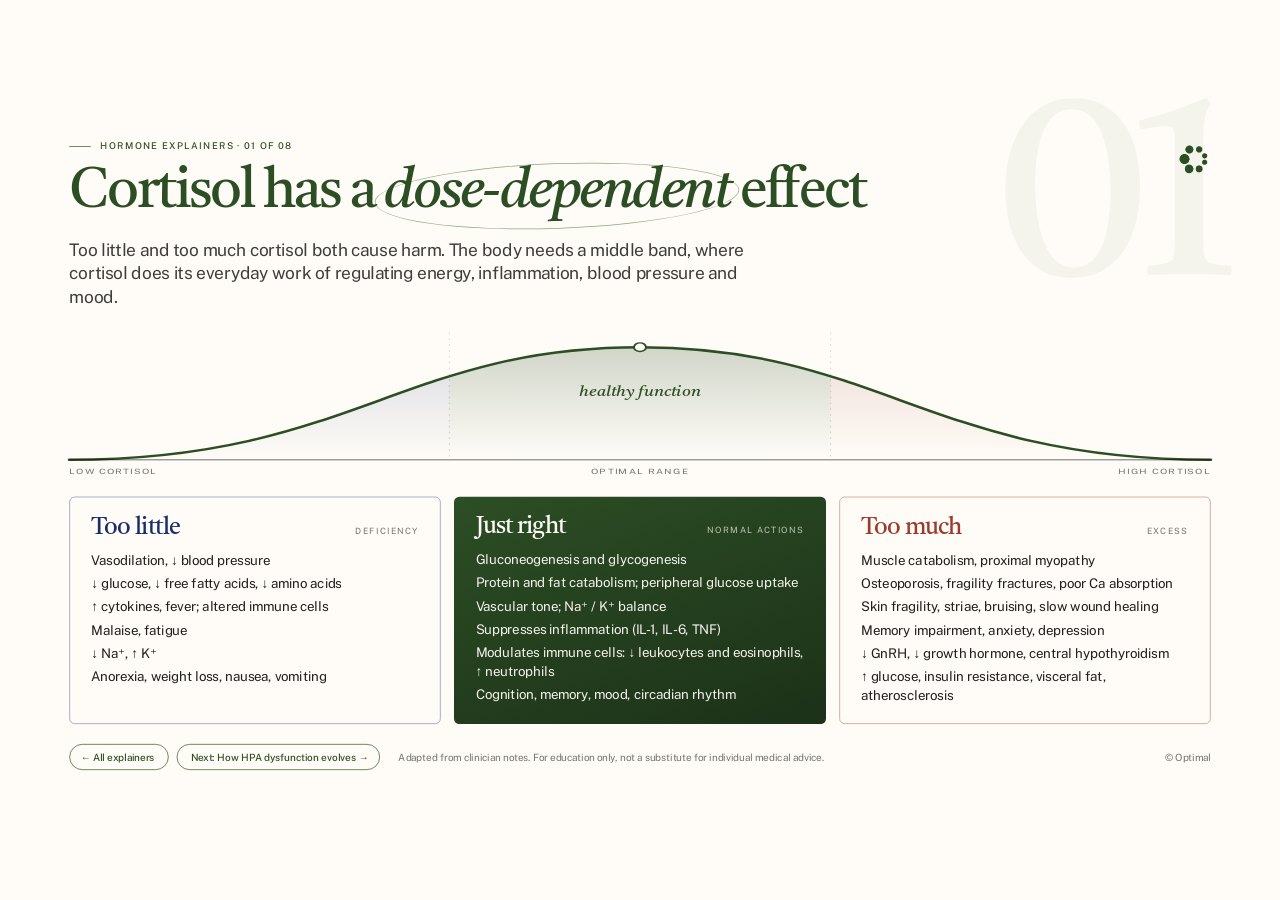
==== 01-dose-response.html @ df78be0c "Animated hormone explainers microsite Standalone static site with eight animated patient-education i" ====
<!DOCTYPE html>
<html lang="en">
<head>
<meta charset="utf-8">
<meta name="viewport" content="width=device-width, initial-scale=1">
<title>Cortisol has a dose-dependent effect · Hormone Explainers</title>
<meta name="description" content="Too little and too much cortisol both cause harm — the body needs a middle band. Explainer 01 of 08.">
<link rel="icon" href="assets/symbol-green.png">
<link rel="preconnect" href="https://fonts.googleapis.com">
<link rel="preconnect" href="https://fonts.gstatic.com" crossorigin>
<link href="https://fonts.googleapis.com/css2?family=Castoro:ital@0;1&family=Public+Sans:wght@400;500;700&display=swap" rel="stylesheet">
<link rel="stylesheet" href="assets/site.css">
<style>
.pulse { transform-box: fill-box; transform-origin: center; animation: pulseDot 2.8s ease-in-out 2.8s infinite; }
@keyframes pulseDot { 0%, 100% { transform: scale(1); } 50% { transform: scale(1.35); } }
</style>
</head>
<body data-prev="index.html" data-next="02-hpa-dysfunction.html">
<div class="stage-wrap"><div class="stage">
<div style="width:1920px;height:1080px;box-sizing:border-box;padding:76px 104px 60px;display:flex;flex-direction:column;font-family:'Public Sans',sans-serif;letter-spacing:-0.02em;background:#FFFCF7;position:relative;overflow:hidden;">
  <div class="a-fade" style="--d:.15s;position:absolute;right:88px;top:-40px;font-family:Castoro,serif;font-size:420px;line-height:1;letter-spacing:-0.06em;color:rgba(44,78,37,0.05);pointer-events:none;">01</div>
  <div style="display:flex;justify-content:space-between;align-items:flex-start;position:relative;">
    <div>
      <div class="a-rise" style="--d:.05s;font-size:14px;font-weight:500;letter-spacing:0.14em;color:#2C4E25;margin-bottom:22px;display:flex;align-items:center;gap:14px;"><span style="width:32px;height:1px;background:#2C4E25;display:inline-block;"></span>HORMONE EXPLAINERS · 01 OF 08</div>
      <h1 class="a-rise" style="--d:.12s;font-family:Castoro,serif;font-weight:400;font-size:84px;line-height:0.98;letter-spacing:-0.045em;margin:0;color:#2C4E25;max-width:1300px;">Cortisol has a <span style="position:relative;display:inline-block;font-style:italic;">dose-dependent<span class="circ" style="--d:.9s;position:absolute;left:-14px;right:-14px;top:-4px;bottom:-12px;border:1.5px solid rgba(26,80,18,0.5);border-radius:50%;transform:rotate(-2deg);"></span></span> effect</h1>
    </div>
    <img class="a-fade" style="--d:.5s;height:52px;width:auto;margin-top:2px;" src="assets/symbol-green.png" alt="Optimal">
  </div>
  <p class="a-rise" style="--d:.28s;font-size:26px;line-height:1.35;max-width:1080px;margin:26px 0 0;color:#3d3d3a;position:relative;">Too little and too much cortisol both cause harm. The body needs a middle band, where cortisol does its everyday work of regulating energy, inflammation, blood pressure and mood.</p>

  <div style="flex:1;min-height:0;display:grid;grid-template-rows:minmax(0,1fr) auto;gap:0;margin-top:36px;position:relative;">
    <svg viewBox="0 0 1712 300" preserveAspectRatio="none" style="width:100%;height:100%;display:block;overflow:visible;">
      <defs>
        <linearGradient id="fillL" x1="0" x2="0" y1="0" y2="1"><stop offset="0" stop-color="#182E6C" stop-opacity="0.16"></stop><stop offset="1" stop-color="#182E6C" stop-opacity="0"></stop></linearGradient>
        <linearGradient id="fillM" x1="0" x2="0" y1="0" y2="1"><stop offset="0" stop-color="#2C4E25" stop-opacity="0.22"></stop><stop offset="1" stop-color="#2C4E25" stop-opacity="0"></stop></linearGradient>
        <linearGradient id="fillR" x1="0" x2="0" y1="0" y2="1"><stop offset="0" stop-color="#9B3B2E" stop-opacity="0.16"></stop><stop offset="1" stop-color="#9B3B2E" stop-opacity="0"></stop></linearGradient>
        <clipPath id="cL"><rect x="0" y="0" width="570" height="300"></rect></clipPath>
        <clipPath id="cM"><rect x="570" y="0" width="572" height="300"></rect></clipPath>
        <clipPath id="cR"><rect x="1142" y="0" width="570" height="300"></rect></clipPath>
      </defs>
      <path class="a-fade" style="--d:1.35s" d="M 0 262 C 420 262, 500 30, 856 30 C 1212 30, 1292 262, 1712 262 L 1712 262 Z" fill="url(#fillL)" clip-path="url(#cL)"></path>
      <path class="a-fade" style="--d:1.45s" d="M 0 262 C 420 262, 500 30, 856 30 C 1212 30, 1292 262, 1712 262 L 1712 262 Z" fill="url(#fillM)" clip-path="url(#cM)"></path>
      <path class="a-fade" style="--d:1.55s" d="M 0 262 C 420 262, 500 30, 856 30 C 1212 30, 1292 262, 1712 262 L 1712 262 Z" fill="url(#fillR)" clip-path="url(#cR)"></path>
      <line class="a-fade" style="--d:1.6s" x1="570" y1="0" x2="570" y2="262" stroke="#2C4E25" stroke-opacity="0.4" stroke-dasharray="3 9"></line>
      <line class="a-fade" style="--d:1.7s" x1="1142" y1="0" x2="1142" y2="262" stroke="#2C4E25" stroke-opacity="0.4" stroke-dasharray="3 9"></line>
      <path class="draw" pathLength="1" style="--d:.55s;animation-duration:1.6s" d="M 0 262 C 420 262, 500 30, 856 30 C 1212 30, 1292 262, 1712 262" fill="none" stroke="#2C4E25" stroke-width="5" stroke-linecap="round"></path>
      <line class="a-fade" style="--d:.4s" x1="0" y1="262" x2="1712" y2="262" stroke="#040504" stroke-width="1"></line>
      <g class="a-pop" style="--d:2s"><circle class="pulse" cx="856" cy="30" r="9" fill="#FFFCF7" stroke="#2C4E25" stroke-width="3"></circle></g>
      <text class="a-fade" style="--d:2.1s" x="856" y="130" font-family="Castoro" font-style="italic" font-size="26" fill="#2C4E25" text-anchor="middle">healthy function</text>
      <text class="a-fade" style="--d:1.8s" x="0" y="292" font-family="Public Sans" font-size="15" fill="#76736D" letter-spacing="2">LOW CORTISOL</text>
      <text class="a-fade" style="--d:1.9s" x="856" y="292" font-family="Public Sans" font-size="15" fill="#76736D" letter-spacing="2" text-anchor="middle">OPTIMAL RANGE</text>
      <text class="a-fade" style="--d:2s" x="1712" y="292" font-family="Public Sans" font-size="15" fill="#76736D" letter-spacing="2" text-anchor="end">HIGH CORTISOL</text>
    </svg>

    <div style="display:grid;grid-template-columns:1fr 1fr 1fr;gap:20px;margin-top:28px;">
      <div class="a-rise" style="--d:.95s;border:1px solid rgba(24,46,108,0.55);padding:28px 32px;border-radius:8px;">
        <div style="display:flex;justify-content:space-between;align-items:baseline;margin-bottom:16px;">
          <div style="font-family:Castoro,serif;font-size:36px;line-height:1;letter-spacing:-0.04em;color:#182E6C;">Too little</div>
          <div style="font-size:13px;letter-spacing:0.14em;color:#76736D;">DEFICIENCY</div>
        </div>
        <ul class="stag" style="--sd:1.3s;margin:0;padding:0;list-style:none;font-size:20px;line-height:1.4;display:grid;gap:7px;color:#1f1f1d;">
          <li>Vasodilation, ↓ blood pressure</li>
          <li>↓ glucose, ↓ free fatty acids, ↓ amino acids</li>
          <li>↑ cytokines, fever; altered immune cells</li>
          <li>Malaise, fatigue</li>
          <li>↓ Na⁺, ↑ K⁺</li>
          <li>Anorexia, weight loss, nausea, vomiting</li>
        </ul>
      </div>
      <div class="a-rise" style="--d:1.1s;background:linear-gradient(160deg,#2C4E25,#1C3118);padding:28px 32px;border-radius:8px;color:#FFFCF7;">
        <div style="display:flex;justify-content:space-between;align-items:baseline;margin-bottom:16px;">
          <div style="font-family:Castoro,serif;font-size:36px;line-height:1;letter-spacing:-0.04em;">Just right</div>
          <div style="font-size:13px;letter-spacing:0.14em;color:rgba(255,252,247,0.7);">NORMAL ACTIONS</div>
        </div>
        <ul class="stag" style="--sd:1.45s;margin:0;padding:0;list-style:none;font-size:20px;line-height:1.4;display:grid;gap:7px;color:rgba(255,252,247,0.95);">
          <li>Gluconeogenesis and glycogenesis</li>
          <li>Protein and fat catabolism; peripheral glucose uptake</li>
          <li>Vascular tone; Na⁺ / K⁺ balance</li>
          <li>Suppresses inflammation (IL-1, IL-6, TNF)</li>
          <li>Modulates immune cells: ↓ leukocytes and eosinophils, ↑ neutrophils</li>
          <li>Cognition, memory, mood, circadian rhythm</li>
        </ul>
      </div>
      <div class="a-rise" style="--d:1.25s;border:1px solid rgba(155,59,46,0.6);padding:28px 32px;border-radius:8px;">
        <div style="display:flex;justify-content:space-between;align-items:baseline;margin-bottom:16px;">
          <div style="font-family:Castoro,serif;font-size:36px;line-height:1;letter-spacing:-0.04em;color:#9B3B2E;">Too much</div>
          <div style="font-size:13px;letter-spacing:0.14em;color:#76736D;">EXCESS</div>
        </div>
        <ul class="stag" style="--sd:1.6s;margin:0;padding:0;list-style:none;font-size:20px;line-height:1.4;display:grid;gap:7px;color:#1f1f1d;">
          <li>Muscle catabolism, proximal myopathy</li>
          <li>Osteoporosis, fragility fractures, poor Ca absorption</li>
          <li>Skin fragility, striae, bruising, slow wound healing</li>
          <li>Memory impairment, anxiety, depression</li>
          <li>↓ GnRH, ↓ growth hormone, central hypothyroidism</li>
          <li>↑ glucose, insulin resistance, visceral fat, atherosclerosis</li>
        </ul>
      </div>
    </div>
  </div>

  <div class="a-fade" style="--d:2.2s;margin-top:30px;display:grid;grid-template-columns:auto 1fr auto;align-items:center;gap:28px;font-size:15px;color:#76736D;">
    <div style="display:flex;gap:12px;">
      <a class="pill" href="index.html" style="display:inline-flex;align-items:center;gap:10px;border:1px solid #2C4E25;border-radius:48px;padding:10px 20px 10px 16px;font-size:15px;font-weight:500;color:#2C4E25;text-decoration:none;background:#FFFCF7;">← All explainers</a>
      <a class="pill" href="02-hpa-dysfunction.html" style="display:inline-flex;align-items:center;gap:10px;border:1px solid #2C4E25;border-radius:48px;padding:10px 16px 10px 20px;font-size:15px;font-weight:500;color:#2C4E25;text-decoration:none;background:#FFFCF7;">Next: How HPA dysfunction evolves →</a>
    </div>
    <span>Adapted from clinician notes. For education only, not a substitute for individual medical advice.</span>
    <span>© Optimal</span>
  </div>
</div>
</div></div>
<script src="assets/fit.js"></script>
</body>
</html>
---- assets/site.css ----
/* Hormone Explainers — shared styles
   Each page is a 1920x1080 stage scaled to fit the viewport (see fit.js). */

*, *::before, *::after { box-sizing: border-box; }
html, body { margin: 0; height: 100%; }
body {
  background: #FFFCF7;
  color: #040504;
  font-family: 'Public Sans', sans-serif;
  font-feature-settings: 'ss01' on, 'cv05' on;
  overflow: hidden;
}
a { color: #2C4E25; text-decoration: none; }

.stage-wrap { position: fixed; inset: 0; background: #FFFCF7; overflow: hidden; }
.stage {
  position: absolute; left: 50%; top: 50%;
  width: 1920px; height: 1080px;
  transform-origin: center center;
  transform: translate(-50%, -50%) scale(var(--s, 1));
}

/* ---- entrance keyframes ---- */
@keyframes riseIn { from { opacity: 0; transform: translateY(26px); } to { opacity: 1; transform: translateY(0); } }
@keyframes fadeIn { from { opacity: 0; } to { opacity: 1; } }
@keyframes popIn { 0% { opacity: 0; transform: scale(.4); } 70% { transform: scale(1.12); } 100% { opacity: 1; transform: scale(1); } }
@keyframes drawIn { to { stroke-dashoffset: 0; } }
@keyframes growX { from { transform: scaleX(0); } to { transform: scaleX(1); } }
@keyframes growY { from { transform: scaleY(0); } to { transform: scaleY(1); } }
@keyframes circIn { from { opacity: 0; transform: rotate(var(--rot, -2deg)) scale(1.35); } to { opacity: 1; transform: rotate(var(--rot, -2deg)) scale(1); } }

/* ---- entrance utilities (delay via --d) ---- */
.a-rise { opacity: 0; animation: riseIn .9s cubic-bezier(.22,.75,.25,1) both; animation-delay: var(--d, 0s); }
.a-fade { opacity: 0; animation: fadeIn 1s ease both; animation-delay: var(--d, 0s); }
.a-pop  { opacity: 0; transform-box: fill-box; transform-origin: center; animation: popIn .65s cubic-bezier(.34,1.4,.5,1) both; animation-delay: var(--d, 0s); }

/* stroke draw — requires pathLength="1" on the SVG element */
.draw { stroke-dasharray: 1; stroke-dashoffset: 1; animation: drawIn 1.5s cubic-bezier(.55,.08,.35,1) both; animation-delay: var(--d, 0s); }

/* hand-drawn ellipse around a word in the title */
.circ { opacity: 0; animation: circIn .8s cubic-bezier(.22,.75,.25,1) both; animation-delay: var(--d, .9s); }

/* staggered children (start offset via --sd) */
.stag > * { opacity: 0; animation: riseIn .7s cubic-bezier(.22,.75,.25,1) both; }
.stag > *:nth-child(1)  { animation-delay: calc(var(--sd, 0s) + .00s); }
.stag > *:nth-child(2)  { animation-delay: calc(var(--sd, 0s) + .08s); }
.stag > *:nth-child(3)  { animation-delay: calc(var(--sd, 0s) + .16s); }
.stag > *:nth-child(4)  { animation-delay: calc(var(--sd, 0s) + .24s); }
.stag > *:nth-child(5)  { animation-delay: calc(var(--sd, 0s) + .32s); }
.stag > *:nth-child(6)  { animation-delay: calc(var(--sd, 0s) + .40s); }
.stag > *:nth-child(7)  { animation-delay: calc(var(--sd, 0s) + .48s); }
.stag > *:nth-child(8)  { animation-delay: calc(var(--sd, 0s) + .56s); }
.stag > *:nth-child(9)  { animation-delay: calc(var(--sd, 0s) + .64s); }
.stag > *:nth-child(10) { animation-delay: calc(var(--sd, 0s) + .72s); }
.stag > *:nth-child(11) { animation-delay: calc(var(--sd, 0s) + .80s); }
.stag > *:nth-child(12) { animation-delay: calc(var(--sd, 0s) + .88s); }

/* ---- interactive ---- */
.pill { transition: background .25s ease, color .25s ease, transform .25s ease; }
.pill:hover { background: #2C4E25 !important; color: #FFFCF7 !important; }

.card { transition: background .3s ease, color .3s ease, transform .3s ease, box-shadow .3s ease; }
.card:hover {
  background: #2C4E25 !important; color: #FFFCF7 !important;
  transform: translateY(-6px);
  box-shadow: 0 18px 40px rgba(28, 49, 24, .22);
}
.card-arrow { display: inline-block; transition: transform .3s ease; }
.card:hover .card-arrow { transform: translateX(6px); }

@media (prefers-reduced-motion: reduce) {
  *, *::before, *::after {
    animation-duration: .01ms !important;
    animation-delay: 0s !important;
    animation-iteration-count: 1 !important;
    transition-duration: .01ms !important;
  }
}
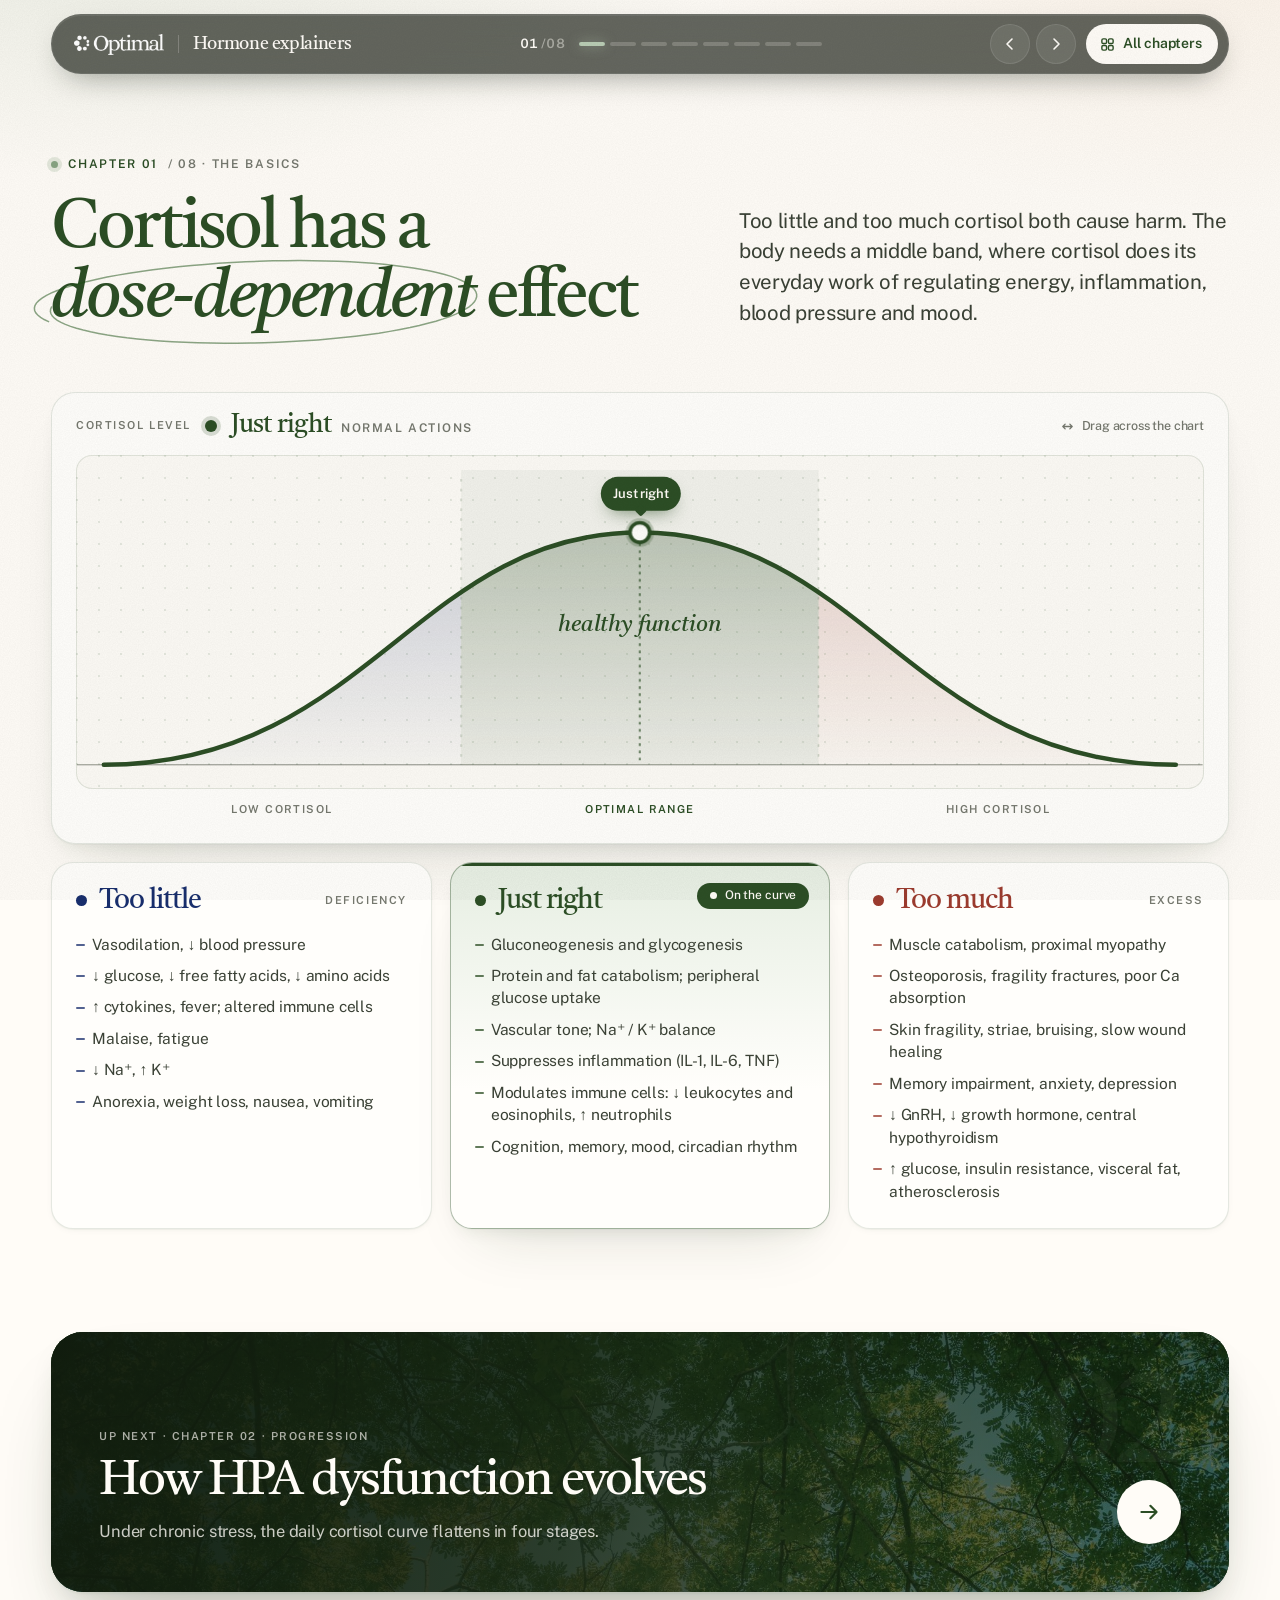
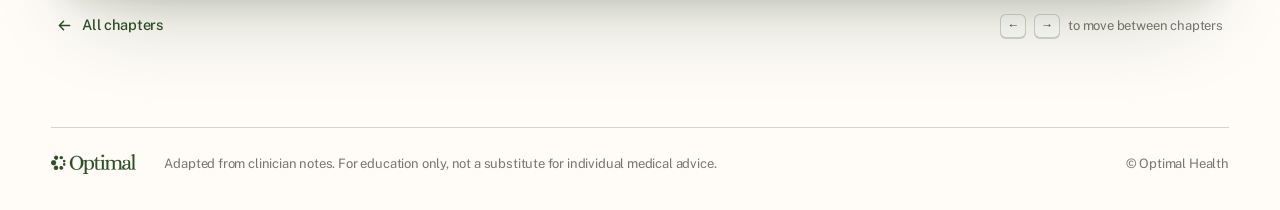
==== commit b058e1f3: "Redesign: responsive, interactive explainers on the Optimal brand system Replaces the fixed 1920x108" ====
--- a/01-dose-response.html
+++ b/01-dose-response.html
@@ -4,110 +4,247 @@
 <meta charset="utf-8">
 <meta name="viewport" content="width=device-width, initial-scale=1">
 <title>Cortisol has a dose-dependent effect · Hormone Explainers</title>
-<meta name="description" content="Too little and too much cortisol both cause harm — the body needs a middle band. Explainer 01 of 08.">
-<link rel="icon" href="assets/symbol-green.png">
+<meta name="description" content="Too little and too much cortisol both cause harm. The body needs a middle band. Chapter 01 of 08.">
+<meta name="theme-color" content="#FFFCF7">
+<link rel="icon" href="assets/img/symbol-green.png">
+<script>document.documentElement.classList.add('js')</script>
 <link rel="preconnect" href="https://fonts.googleapis.com">
 <link rel="preconnect" href="https://fonts.gstatic.com" crossorigin>
-<link href="https://fonts.googleapis.com/css2?family=Castoro:ital@0;1&family=Public+Sans:wght@400;500;700&display=swap" rel="stylesheet">
-<link rel="stylesheet" href="assets/site.css">
+<link href="https://fonts.googleapis.com/css2?family=Castoro:ital@0;1&family=Public+Sans:ital,wght@0,300..700;1,400..500&display=swap" rel="stylesheet">
+<link rel="stylesheet" href="assets/css/site.css">
 <style>
-.pulse { transform-box: fill-box; transform-origin: center; animation: pulseDot 2.8s ease-in-out 2.8s infinite; }
-@keyframes pulseDot { 0%, 100% { transform: scale(1); } 50% { transform: scale(1.35); } }
+.dose { --zc: #2C4E25; }
+.readout { display: flex; align-items: center; gap: 14px; flex-wrap: wrap; }
+.readout-val { display: inline-flex; align-items: baseline; gap: 10px; }
+.readout-val b { font-family: var(--display); font-weight: 400; font-size: 1.6rem; line-height: 1; letter-spacing: -.03em; color: var(--zc); transition: color .35s var(--ease); }
+.readout-val em { font-style: normal; font-size: 12px; font-weight: 600; letter-spacing: .13em; text-transform: uppercase; color: var(--ink-3); }
+.readout .sw { width: 12px; height: 12px; border-radius: 50%; background: var(--zc); box-shadow: 0 0 0 4px color-mix(in srgb, var(--zc) 18%, transparent); transition: background .35s var(--ease), box-shadow .35s var(--ease); align-self: center; }
+
+.dose-plot { padding: 14px 0 6px; }
+.dose-plot:has(.dose-range:focus-visible) { outline: 2px solid var(--forest); outline-offset: 3px; }
+.dose-plot svg { width: 100%; height: auto; overflow: visible; }
+.dose-range { position: absolute; top: 0; bottom: 0; left: 2.38%; width: 95.24%; height: 100%; margin: 0; opacity: 0; cursor: ew-resize; -webkit-appearance: none; appearance: none; background: transparent; touch-action: none; }
+.dose-range::-webkit-slider-thumb { -webkit-appearance: none; width: 2px; height: 400px; }
+.dose-range::-moz-range-thumb { width: 2px; height: 400px; border: 0; }
+.zband { transition: opacity .45s var(--ease); }
+.mk-dot { stroke: var(--zc); transition: stroke .35s var(--ease); }
+.mk-halo { fill: var(--zc); transition: fill .35s var(--ease); transform-box: fill-box; transform-origin: center; animation: hx-pulse 2.2s ease-out infinite; }
+.mk-guide { stroke: var(--zc); transition: stroke .35s var(--ease); }
+.dose-tag {
+  position: absolute; left: 0; top: 0; transform: translate(-50%, calc(-100% - 22px));
+  background: var(--zc); color: var(--cream); font-size: 13px; font-weight: 600; letter-spacing: -.005em;
+  padding: 7px 12px; border-radius: 999px; white-space: nowrap; pointer-events: none;
+  box-shadow: 0 8px 18px -8px color-mix(in srgb, var(--zc) 70%, transparent);
+  transition: background .35s var(--ease), opacity .4s var(--ease);
+}
+.dose-tag::after { content: ""; position: absolute; left: 50%; bottom: -4px; width: 9px; height: 9px; background: inherit; transform: translateX(-50%) rotate(45deg); border-radius: 2px; }
+html.js .dose:not(.in) .dose-tag { opacity: 0; }
+.peak-label { font-family: var(--display); font-style: italic; font-size: 26px; fill: var(--forest); }
+.zones-axis { display: grid; grid-template-columns: repeat(3, 1fr); padding: 12px 2.38% 0; text-align: center; }
+.zones-axis span { transition: color .35s var(--ease); }
+.zones-axis span.is-on { color: var(--zc); }
+
+.zones { display: grid; grid-template-columns: repeat(3, minmax(0, 1fr)); gap: 18px; margin-top: 18px; }
+.zone {
+  position: relative; cursor: pointer; overflow: hidden;
+  padding: 24px 24px 26px; border-radius: 22px;
+  background: var(--card); border: 1px solid var(--line); box-shadow: var(--shadow-1);
+  transition: border-color .4s var(--ease), box-shadow .4s var(--ease), transform .4s var(--ease), background .4s var(--ease);
+}
+.zone::before { content: ""; position: absolute; inset: 0 0 auto; height: 3px; background: var(--zc); transform: scaleX(0); transform-origin: left; transition: transform .6s var(--ease); }
+.zone:hover { border-color: var(--line-2); }
+.zone.is-active { background: linear-gradient(180deg, var(--zw) 0%, var(--card) 62%); border-color: color-mix(in srgb, var(--zc) 38%, transparent); box-shadow: var(--shadow-2); transform: translateY(-3px); }
+.zone.is-active::before { transform: scaleX(1); }
+.zone-head { display: flex; align-items: center; gap: 12px; margin-bottom: 18px; }
+.zone-dot { width: 11px; height: 11px; border-radius: 50%; background: var(--zc); flex: none; }
+.zone-name { font-family: var(--display); font-weight: 400; font-size: 1.75rem; line-height: 1; letter-spacing: -.035em; color: var(--zc); margin: 0; }
+.zone-head .label { margin-left: auto; }
+.here { position: absolute; top: 20px; right: 20px; height: 26px; font-size: 12px; background: var(--zc); color: var(--cream); border: 0; opacity: 0; transform: translateY(-4px); transition: opacity .35s var(--ease), transform .35s var(--ease); }
+.zone.is-active .here { opacity: 1; transform: none; }
+.zone.is-active .zone-head .label { opacity: 0; }
+.zone ul { list-style: none; margin: 0; padding: 0; display: grid; gap: 9px; }
+.zone li { display: grid; grid-template-columns: 16px 1fr; font-size: 15.5px; line-height: 1.45; color: var(--ink-2); }
+.zone li::before { content: ""; width: 9px; height: 2px; border-radius: 2px; background: var(--zc); margin-top: .72em; opacity: .75; }
+
+@media (max-width: 900px) { .zones { grid-template-columns: 1fr; } .peak-label { display: none; } }
+@media (max-width: 640px) { .zones-axis span { font-size: 10px; letter-spacing: .08em; } .readout-val b { font-size: 1.35rem; } }
 </style>
 </head>
-<body data-prev="index.html" data-next="02-hpa-dysfunction.html">
-<div class="stage-wrap"><div class="stage">
-<div style="width:1920px;height:1080px;box-sizing:border-box;padding:76px 104px 60px;display:flex;flex-direction:column;font-family:'Public Sans',sans-serif;letter-spacing:-0.02em;background:#FFFCF7;position:relative;overflow:hidden;">
-  <div class="a-fade" style="--d:.15s;position:absolute;right:88px;top:-40px;font-family:Castoro,serif;font-size:420px;line-height:1;letter-spacing:-0.06em;color:rgba(44,78,37,0.05);pointer-events:none;">01</div>
-  <div style="display:flex;justify-content:space-between;align-items:flex-start;position:relative;">
+<body data-chapter="1">
+<div id="nav" class="nav-wrap"></div>
+
+<main class="page">
+  <header class="chapter-head">
     <div>
-      <div class="a-rise" style="--d:.05s;font-size:14px;font-weight:500;letter-spacing:0.14em;color:#2C4E25;margin-bottom:22px;display:flex;align-items:center;gap:14px;"><span style="width:32px;height:1px;background:#2C4E25;display:inline-block;"></span>HORMONE EXPLAINERS · 01 OF 08</div>
-      <h1 class="a-rise" style="--d:.12s;font-family:Castoro,serif;font-weight:400;font-size:84px;line-height:0.98;letter-spacing:-0.045em;margin:0;color:#2C4E25;max-width:1300px;">Cortisol has a <span style="position:relative;display:inline-block;font-style:italic;">dose-dependent<span class="circ" style="--d:.9s;position:absolute;left:-14px;right:-14px;top:-4px;bottom:-12px;border:1.5px solid rgba(26,80,18,0.5);border-radius:50%;transform:rotate(-2deg);"></span></span> effect</h1>
+      <p class="eyebrow reveal"><span class="dot"></span>Chapter 01 <span class="muted">/ 08 · The basics</span></p>
+      <h1 class="display reveal" style="--i:1">Cortisol has a <em class="mark">dose-dependent</em> effect</h1>
     </div>
-    <img class="a-fade" style="--d:.5s;height:52px;width:auto;margin-top:2px;" src="assets/symbol-green.png" alt="Optimal">
-  </div>
-  <p class="a-rise" style="--d:.28s;font-size:26px;line-height:1.35;max-width:1080px;margin:26px 0 0;color:#3d3d3a;position:relative;">Too little and too much cortisol both cause harm. The body needs a middle band, where cortisol does its everyday work of regulating energy, inflammation, blood pressure and mood.</p>
-
-  <div style="flex:1;min-height:0;display:grid;grid-template-rows:minmax(0,1fr) auto;gap:0;margin-top:36px;position:relative;">
-    <svg viewBox="0 0 1712 300" preserveAspectRatio="none" style="width:100%;height:100%;display:block;overflow:visible;">
-      <defs>
-        <linearGradient id="fillL" x1="0" x2="0" y1="0" y2="1"><stop offset="0" stop-color="#182E6C" stop-opacity="0.16"></stop><stop offset="1" stop-color="#182E6C" stop-opacity="0"></stop></linearGradient>
-        <linearGradient id="fillM" x1="0" x2="0" y1="0" y2="1"><stop offset="0" stop-color="#2C4E25" stop-opacity="0.22"></stop><stop offset="1" stop-color="#2C4E25" stop-opacity="0"></stop></linearGradient>
-        <linearGradient id="fillR" x1="0" x2="0" y1="0" y2="1"><stop offset="0" stop-color="#9B3B2E" stop-opacity="0.16"></stop><stop offset="1" stop-color="#9B3B2E" stop-opacity="0"></stop></linearGradient>
-        <clipPath id="cL"><rect x="0" y="0" width="570" height="300"></rect></clipPath>
-        <clipPath id="cM"><rect x="570" y="0" width="572" height="300"></rect></clipPath>
-        <clipPath id="cR"><rect x="1142" y="0" width="570" height="300"></rect></clipPath>
-      </defs>
-      <path class="a-fade" style="--d:1.35s" d="M 0 262 C 420 262, 500 30, 856 30 C 1212 30, 1292 262, 1712 262 L 1712 262 Z" fill="url(#fillL)" clip-path="url(#cL)"></path>
-      <path class="a-fade" style="--d:1.45s" d="M 0 262 C 420 262, 500 30, 856 30 C 1212 30, 1292 262, 1712 262 L 1712 262 Z" fill="url(#fillM)" clip-path="url(#cM)"></path>
-      <path class="a-fade" style="--d:1.55s" d="M 0 262 C 420 262, 500 30, 856 30 C 1212 30, 1292 262, 1712 262 L 1712 262 Z" fill="url(#fillR)" clip-path="url(#cR)"></path>
-      <line class="a-fade" style="--d:1.6s" x1="570" y1="0" x2="570" y2="262" stroke="#2C4E25" stroke-opacity="0.4" stroke-dasharray="3 9"></line>
-      <line class="a-fade" style="--d:1.7s" x1="1142" y1="0" x2="1142" y2="262" stroke="#2C4E25" stroke-opacity="0.4" stroke-dasharray="3 9"></line>
-      <path class="draw" pathLength="1" style="--d:.55s;animation-duration:1.6s" d="M 0 262 C 420 262, 500 30, 856 30 C 1212 30, 1292 262, 1712 262" fill="none" stroke="#2C4E25" stroke-width="5" stroke-linecap="round"></path>
-      <line class="a-fade" style="--d:.4s" x1="0" y1="262" x2="1712" y2="262" stroke="#040504" stroke-width="1"></line>
-      <g class="a-pop" style="--d:2s"><circle class="pulse" cx="856" cy="30" r="9" fill="#FFFCF7" stroke="#2C4E25" stroke-width="3"></circle></g>
-      <text class="a-fade" style="--d:2.1s" x="856" y="130" font-family="Castoro" font-style="italic" font-size="26" fill="#2C4E25" text-anchor="middle">healthy function</text>
-      <text class="a-fade" style="--d:1.8s" x="0" y="292" font-family="Public Sans" font-size="15" fill="#76736D" letter-spacing="2">LOW CORTISOL</text>
-      <text class="a-fade" style="--d:1.9s" x="856" y="292" font-family="Public Sans" font-size="15" fill="#76736D" letter-spacing="2" text-anchor="middle">OPTIMAL RANGE</text>
-      <text class="a-fade" style="--d:2s" x="1712" y="292" font-family="Public Sans" font-size="15" fill="#76736D" letter-spacing="2" text-anchor="end">HIGH CORTISOL</text>
-    </svg>
-
-    <div style="display:grid;grid-template-columns:1fr 1fr 1fr;gap:20px;margin-top:28px;">
-      <div class="a-rise" style="--d:.95s;border:1px solid rgba(24,46,108,0.55);padding:28px 32px;border-radius:8px;">
-        <div style="display:flex;justify-content:space-between;align-items:baseline;margin-bottom:16px;">
-          <div style="font-family:Castoro,serif;font-size:36px;line-height:1;letter-spacing:-0.04em;color:#182E6C;">Too little</div>
-          <div style="font-size:13px;letter-spacing:0.14em;color:#76736D;">DEFICIENCY</div>
-        </div>
-        <ul class="stag" style="--sd:1.3s;margin:0;padding:0;list-style:none;font-size:20px;line-height:1.4;display:grid;gap:7px;color:#1f1f1d;">
-          <li>Vasodilation, ↓ blood pressure</li>
-          <li>↓ glucose, ↓ free fatty acids, ↓ amino acids</li>
-          <li>↑ cytokines, fever; altered immune cells</li>
-          <li>Malaise, fatigue</li>
-          <li>↓ Na⁺, ↑ K⁺</li>
-          <li>Anorexia, weight loss, nausea, vomiting</li>
-        </ul>
+    <p class="lede reveal" style="--i:2">Too little and too much cortisol both cause harm. The body needs a middle band, where cortisol does its everyday work of regulating energy, inflammation, blood pressure and mood.</p>
+  </header>
+
+  <section class="fig dose" id="dose" aria-label="Cortisol dose–response curve">
+    <div class="fig-head">
+      <div class="readout" aria-live="polite">
+        <span class="label">Cortisol level</span>
+        <span class="sw" aria-hidden="true"></span>
+        <span class="readout-val"><b id="zName">Just right</b><em id="zSub">Normal actions</em></span>
       </div>
-      <div class="a-rise" style="--d:1.1s;background:linear-gradient(160deg,#2C4E25,#1C3118);padding:28px 32px;border-radius:8px;color:#FFFCF7;">
-        <div style="display:flex;justify-content:space-between;align-items:baseline;margin-bottom:16px;">
-          <div style="font-family:Castoro,serif;font-size:36px;line-height:1;letter-spacing:-0.04em;">Just right</div>
-          <div style="font-size:13px;letter-spacing:0.14em;color:rgba(255,252,247,0.7);">NORMAL ACTIONS</div>
-        </div>
-        <ul class="stag" style="--sd:1.45s;margin:0;padding:0;list-style:none;font-size:20px;line-height:1.4;display:grid;gap:7px;color:rgba(255,252,247,0.95);">
-          <li>Gluconeogenesis and glycogenesis</li>
-          <li>Protein and fat catabolism; peripheral glucose uptake</li>
-          <li>Vascular tone; Na⁺ / K⁺ balance</li>
-          <li>Suppresses inflammation (IL-1, IL-6, TNF)</li>
-          <li>Modulates immune cells: ↓ leukocytes and eosinophils, ↑ neutrophils</li>
-          <li>Cognition, memory, mood, circadian rhythm</li>
-        </ul>
+      <span class="hint"><svg viewBox="0 0 16 16" fill="none" stroke="currentColor" stroke-width="1.4" stroke-linecap="round" stroke-linejoin="round"><path d="M3 8h10M5.5 5.5 3 8l2.5 2.5M10.5 5.5 13 8l-2.5 2.5"/></svg>Drag across the chart</span>
+    </div>
+    <div class="fig-body">
+      <div class="plot dose-plot">
+        <svg id="doseSvg" viewBox="-30 -30 1260 350" role="img" aria-label="Bell-shaped curve: healthy function peaks in the middle cortisol range and falls off at low and high levels.">
+          <defs>
+            <linearGradient id="fL" x1="0" x2="0" y1="0" y2="1"><stop offset="0" stop-color="#182E6C" stop-opacity=".2"/><stop offset="1" stop-color="#182E6C" stop-opacity=".02"/></linearGradient>
+            <linearGradient id="fM" x1="0" x2="0" y1="0" y2="1"><stop offset="0" stop-color="#2C4E25" stop-opacity=".26"/><stop offset="1" stop-color="#2C4E25" stop-opacity=".02"/></linearGradient>
+            <linearGradient id="fR" x1="0" x2="0" y1="0" y2="1"><stop offset="0" stop-color="#9B3B2E" stop-opacity=".2"/><stop offset="1" stop-color="#9B3B2E" stop-opacity=".02"/></linearGradient>
+            <clipPath id="cL"><rect x="-30" y="-30" width="430" height="350"/></clipPath>
+            <clipPath id="cM"><rect x="400" y="-30" width="400" height="350"/></clipPath>
+            <clipPath id="cR"><rect x="800" y="-30" width="430" height="350"/></clipPath>
+          </defs>
+          <rect class="zband" id="zbL" x="-30" y="-30" width="430" height="330" fill="#182E6C" opacity="0"/>
+          <rect class="zband" id="zbM" x="400" y="-30" width="400" height="330" fill="#2C4E25" opacity="0"/>
+          <rect class="zband" id="zbR" x="800" y="-30" width="430" height="330" fill="#9B3B2E" opacity="0"/>
+          <g class="fx-fade" style="--d:1.1s">
+            <path d="M 0 300 C 294.4 300, 350.5 40, 600 40 C 849.5 40, 905.6 300, 1200 300 Z" fill="url(#fL)" clip-path="url(#cL)"/>
+            <path d="M 0 300 C 294.4 300, 350.5 40, 600 40 C 849.5 40, 905.6 300, 1200 300 Z" fill="url(#fM)" clip-path="url(#cM)"/>
+            <path d="M 0 300 C 294.4 300, 350.5 40, 600 40 C 849.5 40, 905.6 300, 1200 300 Z" fill="url(#fR)" clip-path="url(#cR)"/>
+          </g>
+          <g class="fx-fade" style="--d:1.3s" stroke="#2C4E25" stroke-opacity=".35" stroke-dasharray="3 8">
+            <line x1="400" y1="-20" x2="400" y2="300"/><line x1="800" y1="-20" x2="800" y2="300"/>
+          </g>
+          <line x1="-30" y1="300" x2="1230" y2="300" stroke="#17200F" stroke-opacity=".55"/>
+          <path id="doseCurve" class="draw" pathLength="1" style="--d:.3s;--dur:1.5s" d="M 0 300 C 294.4 300, 350.5 40, 600 40 C 849.5 40, 905.6 300, 1200 300" fill="none" stroke="#2C4E25" stroke-width="5" stroke-linecap="round"/>
+          <text class="peak-label fx-fade" style="--d:1.6s" x="600" y="150" text-anchor="middle">healthy function</text>
+          <g class="fx-fade" style="--d:1.5s">
+            <g id="mk">
+              <line class="mk-guide" id="mkGuide" x1="600" y1="40" x2="600" y2="300" stroke-width="1.5" stroke-dasharray="3 5"/>
+              <circle class="mk-halo" id="mkHalo" cx="600" cy="40" r="16" opacity=".25"/>
+              <circle class="mk-dot" id="mkDot" cx="600" cy="40" r="11" fill="#FFFEFB" stroke-width="4"/>
+            </g>
+          </g>
+        </svg>
+        <input class="dose-range" id="doseRange" type="range" min="0" max="1000" step="5" value="500" aria-label="Cortisol level, from low to high" aria-valuetext="Just right, optimal range">
+        <div class="dose-tag" id="dTag" aria-hidden="true">Just right</div>
       </div>
-      <div class="a-rise" style="--d:1.25s;border:1px solid rgba(155,59,46,0.6);padding:28px 32px;border-radius:8px;">
-        <div style="display:flex;justify-content:space-between;align-items:baseline;margin-bottom:16px;">
-          <div style="font-family:Castoro,serif;font-size:36px;line-height:1;letter-spacing:-0.04em;color:#9B3B2E;">Too much</div>
-          <div style="font-size:13px;letter-spacing:0.14em;color:#76736D;">EXCESS</div>
-        </div>
-        <ul class="stag" style="--sd:1.6s;margin:0;padding:0;list-style:none;font-size:20px;line-height:1.4;display:grid;gap:7px;color:#1f1f1d;">
-          <li>Muscle catabolism, proximal myopathy</li>
-          <li>Osteoporosis, fragility fractures, poor Ca absorption</li>
-          <li>Skin fragility, striae, bruising, slow wound healing</li>
-          <li>Memory impairment, anxiety, depression</li>
-          <li>↓ GnRH, ↓ growth hormone, central hypothyroidism</li>
-          <li>↑ glucose, insulin resistance, visceral fat, atherosclerosis</li>
-        </ul>
-      </div>
+      <div class="axis-row zones-axis" aria-hidden="true"><span data-z="low">Low cortisol</span><span data-z="mid" class="is-on">Optimal range</span><span data-z="high">High cortisol</span></div>
     </div>
-  </div>
-
-  <div class="a-fade" style="--d:2.2s;margin-top:30px;display:grid;grid-template-columns:auto 1fr auto;align-items:center;gap:28px;font-size:15px;color:#76736D;">
-    <div style="display:flex;gap:12px;">
-      <a class="pill" href="index.html" style="display:inline-flex;align-items:center;gap:10px;border:1px solid #2C4E25;border-radius:48px;padding:10px 20px 10px 16px;font-size:15px;font-weight:500;color:#2C4E25;text-decoration:none;background:#FFFCF7;">← All explainers</a>
-      <a class="pill" href="02-hpa-dysfunction.html" style="display:inline-flex;align-items:center;gap:10px;border:1px solid #2C4E25;border-radius:48px;padding:10px 16px 10px 20px;font-size:15px;font-weight:500;color:#2C4E25;text-decoration:none;background:#FFFCF7;">Next: How HPA dysfunction evolves →</a>
-    </div>
-    <span>Adapted from clinician notes. For education only, not a substitute for individual medical advice.</span>
-    <span>© Optimal</span>
-  </div>
-</div>
-</div></div>
-<script src="assets/fit.js"></script>
+  </section>
+
+  <section class="zones" aria-label="What cortisol does at each level">
+    <article class="zone reveal" data-zone="low" style="--zc:#182E6C;--zw:var(--navy-wash)" tabindex="0" role="button" aria-label="Too little cortisol: show on the curve">
+      <span class="chip here"><span class="d"></span>On the curve</span>
+      <div class="zone-head"><span class="zone-dot"></span><h2 class="zone-name">Too little</h2><span class="label">Deficiency</span></div>
+      <ul>
+        <li>Vasodilation, ↓ blood pressure</li>
+        <li>↓ glucose, ↓ free fatty acids, ↓ amino acids</li>
+        <li>↑ cytokines, fever; altered immune cells</li>
+        <li>Malaise, fatigue</li>
+        <li>↓ Na⁺, ↑ K⁺</li>
+        <li>Anorexia, weight loss, nausea, vomiting</li>
+      </ul>
+    </article>
+    <article class="zone reveal" data-zone="mid" style="--i:1;--zc:#2C4E25;--zw:var(--sage-wash)" tabindex="0" role="button" aria-label="Just right: show on the curve">
+      <span class="chip here"><span class="d"></span>On the curve</span>
+      <div class="zone-head"><span class="zone-dot"></span><h2 class="zone-name">Just right</h2><span class="label">Normal actions</span></div>
+      <ul>
+        <li>Gluconeogenesis and glycogenesis</li>
+        <li>Protein and fat catabolism; peripheral glucose uptake</li>
+        <li>Vascular tone; Na⁺ / K⁺ balance</li>
+        <li>Suppresses inflammation (IL-1, IL-6, TNF)</li>
+        <li>Modulates immune cells: ↓ leukocytes and eosinophils, ↑ neutrophils</li>
+        <li>Cognition, memory, mood, circadian rhythm</li>
+      </ul>
+    </article>
+    <article class="zone reveal" data-zone="high" style="--i:2;--zc:#9B3B2E;--zw:var(--brick-wash)" tabindex="0" role="button" aria-label="Too much cortisol: show on the curve">
+      <span class="chip here"><span class="d"></span>On the curve</span>
+      <div class="zone-head"><span class="zone-dot"></span><h2 class="zone-name">Too much</h2><span class="label">Excess</span></div>
+      <ul>
+        <li>Muscle catabolism, proximal myopathy</li>
+        <li>Osteoporosis, fragility fractures, poor Ca absorption</li>
+        <li>Skin fragility, striae, bruising, slow wound healing</li>
+        <li>Memory impairment, anxiety, depression</li>
+        <li>↓ GnRH, ↓ growth hormone, central hypothyroidism</li>
+        <li>↑ glucose, insulin resistance, visceral fat, atherosclerosis</li>
+      </ul>
+    </article>
+  </section>
+</main>
+
+<div id="end"></div>
+<div id="foot"></div>
+<script src="assets/js/site.js"></script>
+<script>
+(function () {
+  var fig = document.getElementById('dose');
+  var svg = document.getElementById('doseSvg');
+  var range = document.getElementById('doseRange');
+  var tag = document.getElementById('dTag');
+  var yAt = HX.sampler(document.getElementById('doseCurve'));
+  var ZONES = {
+    low:  { name: 'Too little', sub: 'Deficiency', color: '#182E6C', band: 'zbL' },
+    mid:  { name: 'Just right', sub: 'Normal actions', color: '#2C4E25', band: 'zbM' },
+    high: { name: 'Too much', sub: 'Excess', color: '#9B3B2E', band: 'zbR' }
+  };
+  var cards = [].slice.call(document.querySelectorAll('.zone'));
+  var axis = [].slice.call(document.querySelectorAll('.zones-axis span'));
+  var zoneNow = null, lastX = 600;
+
+  function zoneOf(x) { return x < 400 ? 'low' : x < 800 ? 'mid' : 'high'; }
+  function place(x) {
+    lastX = x;
+    var y = yAt(x);
+    ['mkDot', 'mkHalo'].forEach(function (id) { var c = document.getElementById(id); c.setAttribute('cx', x); c.setAttribute('cy', y); });
+    var g = document.getElementById('mkGuide');
+    g.setAttribute('x1', x); g.setAttribute('x2', x); g.setAttribute('y1', y + 12);
+    var r = svg.getBoundingClientRect(), pr = svg.parentNode.getBoundingClientRect(), s = r.width / 1260;
+    tag.style.left = (r.left - pr.left + (x + 30) * s) + 'px';
+    tag.style.top = (r.top - pr.top + (y + 30) * s) + 'px';
+    var z = zoneOf(x);
+    if (z !== zoneNow) {
+      zoneNow = z;
+      var Z = ZONES[z];
+      fig.style.setProperty('--zc', Z.color);
+      document.getElementById('zName').textContent = Z.name;
+      document.getElementById('zSub').textContent = Z.sub;
+      tag.textContent = Z.name;
+      range.setAttribute('aria-valuetext', Z.name + ', ' + (z === 'mid' ? 'optimal range' : z === 'low' ? 'low cortisol' : 'high cortisol'));
+      Object.keys(ZONES).forEach(function (k) { document.getElementById(ZONES[k].band).setAttribute('opacity', k === z ? '.05' : '0'); });
+      cards.forEach(function (c) { c.classList.toggle('is-active', c.getAttribute('data-zone') === z); });
+      axis.forEach(function (a) { a.classList.toggle('is-on', a.getAttribute('data-z') === z); });
+    }
+  }
+  var auto = true;
+  function stopAuto() { auto = false; }
+  range.addEventListener('input', function () { stopAuto(); place(range.value * 1.2); });
+  range.addEventListener('pointerdown', stopAuto);
+
+  function glideTo(v, dur) {
+    var from = +range.value;
+    return HX.tween(dur, function (e) {
+      if (!auto && dur !== 700) return false;
+      range.value = from + (v - from) * e;
+      place(range.value * 1.2);
+    });
+  }
+  var centers = { low: 170, mid: 500, high: 830 };
+  cards.forEach(function (c) {
+    function go() { stopAuto(); glideTo(centers[c.getAttribute('data-zone')], 700); }
+    c.addEventListener('click', go);
+    c.addEventListener('keydown', function (e) { if (e.key === 'Enter' || e.key === ' ') { e.preventDefault(); go(); } });
+  });
+  window.addEventListener('resize', function () { place(lastX); });
+  place(600);
+
+  HX.onReveal(fig, function () {
+    if (HX.reduce) return;
+    setTimeout(function () {
+      if (!auto) return;
+      glideTo(140, 1300).then(function () { return auto && glideTo(860, 1900); })
+        .then(function () { return auto && glideTo(500, 1200); });
+    }, 1700);
+  });
+})();
+</script>
 </body>
 </html>
--- a/assets/css/site.css
+++ b/assets/css/site.css
@@ -0,0 +1,414 @@
+/* ==========================================================================
+   Hormone Explainers — design system
+   Optimal brand: cream + forest, Castoro display / Public Sans UI.
+   ========================================================================== */
+
+:root {
+  --cream: #FFFCF7;
+  --linen: #F5F0E6;
+  --linen-2: #ECE5D7;
+  --card: #FFFEFB;
+  --ink: #17200F;
+  --ink-2: #3A4135;
+  --ink-3: #75786E;
+  --forest: #2C4E25;
+  --forest-2: #1A500F;
+  --forest-deep: #1C3118;
+  --forest-night: #111C0E;
+  --sage: #87A482;
+  --sage-2: #B9CCB4;
+  --sage-wash: #E6EEE2;
+  --amber: #C97A2B;
+  --amber-wash: #F7EADA;
+  --brick: #9B3B2E;
+  --brick-wash: #F6E4E0;
+  --navy: #182E6C;
+  --navy-wash: #E4E8F3;
+  --bark: #7A4B2A;
+  --bark-wash: #F2E8DD;
+  --line: rgba(44, 78, 37, .12);
+  --line-2: rgba(44, 78, 37, .22);
+  --line-3: rgba(44, 78, 37, .45);
+
+  --display: 'Castoro', 'Iowan Old Style', 'Palatino Linotype', Georgia, serif;
+  --sans: 'Public Sans', -apple-system, BlinkMacSystemFont, 'Segoe UI', Arial, sans-serif;
+
+  --r-sm: 10px;
+  --r-md: 16px;
+  --r-lg: 24px;
+  --r-xl: 32px;
+
+  --shadow-1: 0 1px 1px rgba(28, 49, 24, .04), 0 2px 8px -3px rgba(28, 49, 24, .08);
+  --shadow-2: 0 1px 1px rgba(28, 49, 24, .03), 0 8px 20px -10px rgba(28, 49, 24, .12), 0 30px 60px -32px rgba(28, 49, 24, .18);
+  --shadow-3: 0 2px 2px rgba(28, 49, 24, .04), 0 16px 32px -12px rgba(28, 49, 24, .18), 0 48px 90px -36px rgba(28, 49, 24, .28);
+
+  --ease: cubic-bezier(.2, .7, .2, 1);
+  --ease-out: cubic-bezier(.16, 1, .3, 1);
+  --spring: cubic-bezier(.34, 1.45, .5, 1);
+
+  --pad: clamp(18px, 4vw, 56px);
+  --maxw: 1320px;
+}
+
+/* ---------- base ---------- */
+*, *::before, *::after { box-sizing: border-box; }
+html { -webkit-text-size-adjust: 100%; }
+body {
+  margin: 0;
+  min-height: 100vh;
+  background:
+    radial-gradient(1100px 520px at 8% -8%, rgba(135, 164, 130, .20), transparent 62%),
+    radial-gradient(900px 480px at 96% -4%, rgba(201, 122, 43, .07), transparent 60%),
+    var(--cream);
+  color: var(--ink);
+  font-family: var(--sans);
+  font-size: 16px;
+  line-height: 1.55;
+  letter-spacing: -.011em;
+  -webkit-font-smoothing: antialiased;
+  -moz-osx-font-smoothing: grayscale;
+  text-rendering: optimizeLegibility;
+  font-feature-settings: "kern", "liga", "calt";
+  overflow-x: hidden;
+}
+body::after {
+  content: "";
+  position: fixed; inset: 0;
+  pointer-events: none;
+  z-index: 200;
+  opacity: .05;
+  mix-blend-mode: multiply;
+  background-image: url("data:image/svg+xml,%3Csvg xmlns='http://www.w3.org/2000/svg' width='180' height='180'%3E%3Cfilter id='n'%3E%3CfeTurbulence type='fractalNoise' baseFrequency='.85' numOctaves='3' stitchTiles='stitch'/%3E%3CfeColorMatrix values='0 0 0 0 0 0 0 0 0 0 0 0 0 0 0 0 0 0 .9 0'/%3E%3C/filter%3E%3Crect width='100%25' height='100%25' filter='url(%23n)'/%3E%3C/svg%3E");
+}
+img, svg { display: block; max-width: 100%; }
+a { color: inherit; text-decoration: none; }
+button { font: inherit; color: inherit; }
+::selection { background: rgba(135, 164, 130, .35); }
+:focus-visible { outline: 2px solid var(--forest); outline-offset: 3px; border-radius: 8px; }
+.num { font-variant-numeric: tabular-nums; }
+.sr { position: absolute; width: 1px; height: 1px; overflow: hidden; clip: rect(0 0 0 0); white-space: nowrap; }
+
+/* ---------- type ---------- */
+.display {
+  font-family: var(--display);
+  font-weight: 400;
+  font-size: clamp(2.5rem, 1.3rem + 3.7vw, 4.75rem);
+  line-height: 1.02;
+  letter-spacing: -.042em;
+  color: var(--forest);
+  margin: 0;
+  text-wrap: balance;
+}
+.h2 {
+  font-family: var(--display);
+  font-weight: 400;
+  font-size: clamp(2rem, 1.3rem + 2.2vw, 3.4rem);
+  line-height: 1.02;
+  letter-spacing: -.04em;
+  color: var(--forest);
+  margin: 0;
+  text-wrap: balance;
+}
+.h3 {
+  font-family: var(--display);
+  font-weight: 400;
+  font-size: clamp(1.4rem, 1.15rem + .6vw, 1.8rem);
+  line-height: 1.08;
+  letter-spacing: -.032em;
+  color: var(--forest);
+  margin: 0;
+}
+.lede {
+  font-size: clamp(1.06rem, .96rem + .4vw, 1.28rem);
+  line-height: 1.5;
+  letter-spacing: -.016em;
+  color: var(--ink-2);
+  margin: 0;
+  max-width: 56ch;
+  text-wrap: pretty;
+}
+.eyebrow {
+  display: inline-flex; align-items: center; gap: 10px;
+  margin: 0 0 22px;
+  font-size: 12px; font-weight: 600; letter-spacing: .14em; text-transform: uppercase;
+  color: var(--forest);
+}
+.eyebrow .dot { width: 7px; height: 7px; border-radius: 50%; background: var(--sage); box-shadow: 0 0 0 4px rgba(135, 164, 130, .22); }
+.eyebrow .muted { color: var(--ink-3); }
+.label {
+  font-size: 11px; font-weight: 600; letter-spacing: .14em; text-transform: uppercase;
+  color: var(--ink-3);
+}
+
+/* hand-drawn ellipse around a word (svg injected by site.js) */
+.mark { position: relative; display: inline-block; font-style: italic; white-space: nowrap; }
+.mark > svg.scribble { position: absolute; left: -14px; top: -4px; max-width: none; overflow: visible; pointer-events: none; transform: rotate(-2deg); }
+.mark > svg.scribble path { fill: none; stroke: rgba(26, 80, 18, .5); stroke-width: 1.5; stroke-linecap: round; stroke-dasharray: 1; stroke-dashoffset: 1; }
+.mark.drawn > svg.scribble path { transition: stroke-dashoffset 1.3s var(--ease) .15s; stroke-dashoffset: 0; }
+.on-dark .mark > svg.scribble path { stroke: rgba(255, 252, 247, .55); }
+
+/* ---------- motion utilities ---------- */
+html.js .reveal { opacity: 0; transform: translateY(18px); transition: opacity .9s var(--ease), transform .9s var(--ease); transition-delay: calc(var(--i, 0) * 90ms); }
+html.js .reveal.in { opacity: 1; transform: none; }
+
+html.js .draw { stroke-dasharray: 1; stroke-dashoffset: 1; }
+html.js .in .draw { animation: hx-draw var(--dur, 1.4s) var(--ease) var(--d, 0s) forwards; }
+html.js .fx-fade { opacity: 0; }
+html.js .in .fx-fade { animation: hx-fade var(--dur, .8s) var(--ease) var(--d, 0s) forwards; }
+html.js .fx-pop { opacity: 0; transform-box: fill-box; transform-origin: center; }
+html.js .in .fx-pop { animation: hx-pop .6s var(--spring) var(--d, 0s) forwards; }
+html.js .fx-rise { opacity: 0; }
+html.js .in .fx-rise { animation: hx-rise .8s var(--ease) var(--d, 0s) forwards; }
+
+@keyframes hx-draw { to { stroke-dashoffset: 0; } }
+@keyframes hx-fade { from { opacity: 0; } to { opacity: 1; } }
+@keyframes hx-pop { 0% { opacity: 0; transform: scale(.5); } 100% { opacity: 1; transform: scale(1); } }
+@keyframes hx-rise { from { opacity: 0; transform: translateY(16px); } to { opacity: 1; transform: none; } }
+@keyframes hx-pulse { 0%, 100% { transform: scale(1); opacity: .5; } 50% { transform: scale(1.6); opacity: 0; } }
+
+/* ---------- nav (floating glass pill, as on beoptimal.ca) ---------- */
+.nav-wrap { position: sticky; top: 0; z-index: 60; padding: 14px var(--pad) 0; pointer-events: none; min-height: 74px; }
+.nav {
+  pointer-events: auto;
+  max-width: var(--maxw); margin: 0 auto; height: 60px;
+  display: flex; align-items: center; gap: 18px;
+  padding: 0 10px 0 22px;
+  border-radius: 999px;
+  color: var(--cream);
+  background: rgba(47, 51, 43, .74);
+  -webkit-backdrop-filter: blur(20px) saturate(1.5);
+  backdrop-filter: blur(20px) saturate(1.5);
+  border: 1px solid rgba(255, 255, 255, .08);
+  box-shadow: inset 0 1px 0 rgba(255, 255, 255, .08), 0 12px 32px -14px rgba(17, 28, 14, .5);
+}
+.nav-brand { display: flex; align-items: center; gap: 14px; flex: none; }
+.nav-brand img { height: 21px; width: auto; }
+.nav-title { font-family: var(--display); font-size: 18px; letter-spacing: -.02em; padding-left: 14px; border-left: 1px solid rgba(255, 252, 247, .22); line-height: 1; white-space: nowrap; }
+.nav-steps { flex: 1; display: flex; align-items: center; justify-content: center; gap: 14px; min-width: 0; }
+.nav-count { font-size: 13px; font-weight: 600; letter-spacing: .04em; color: var(--cream); }
+.nav-count i { font-style: normal; color: rgba(255, 252, 247, .45); margin-left: 2px; }
+.steps { display: flex; gap: 5px; }
+.step { position: relative; width: 26px; height: 20px; display: grid; place-items: center; }
+.step::before { content: ""; width: 100%; height: 4px; border-radius: 4px; background: rgba(255, 252, 247, .2); transition: background .25s var(--ease), height .25s var(--ease); }
+.step.is-done::before { background: rgba(185, 204, 180, .6); }
+.step.is-current::before { background: var(--sage-2); box-shadow: 0 0 12px rgba(185, 204, 180, .55); }
+.step:hover::before { background: var(--cream); height: 6px; }
+.step .tip {
+  position: absolute; top: calc(100% + 12px); left: 50%; transform: translate(-50%, -4px);
+  background: var(--forest-night); color: var(--cream);
+  font-size: 12.5px; font-weight: 500; letter-spacing: -.005em; white-space: nowrap;
+  padding: 7px 11px; border-radius: 9px; opacity: 0; pointer-events: none;
+  transition: opacity .2s var(--ease), transform .2s var(--ease);
+  box-shadow: 0 10px 24px -10px rgba(0, 0, 0, .5);
+}
+.step:hover .tip, .step:focus-visible .tip { opacity: 1; transform: translate(-50%, 0); }
+.nav-actions { display: flex; align-items: center; gap: 6px; margin-left: auto; flex: none; }
+.icon-btn {
+  width: 40px; height: 40px; border-radius: 50%; display: grid; place-items: center;
+  background: rgba(255, 252, 247, .08); border: 1px solid rgba(255, 252, 247, .1);
+  transition: background .2s var(--ease), transform .2s var(--ease);
+}
+.icon-btn:hover { background: rgba(255, 252, 247, .18); }
+.icon-btn:active { transform: scale(.94); }
+.icon-btn svg { width: 16px; height: 16px; }
+.nav-cta {
+  height: 40px; padding: 0 16px 0 14px; border-radius: 999px; margin-left: 4px;
+  display: inline-flex; align-items: center; gap: 8px;
+  background: var(--cream); color: var(--forest);
+  font-size: 14px; font-weight: 600; letter-spacing: -.01em; white-space: nowrap;
+  transition: background .2s var(--ease), transform .2s var(--ease);
+}
+.nav-cta:hover { background: #fff; }
+.nav-cta svg { width: 15px; height: 15px; }
+.nav-cta.solid { background: var(--sage-2); color: var(--forest-night); }
+
+/* ---------- layout ---------- */
+.page { max-width: var(--maxw); margin: 0 auto; padding: clamp(36px, 6vw, 84px) var(--pad) 0; }
+.chapter-head {
+  display: grid; grid-template-columns: minmax(0, 1.3fr) minmax(0, 1fr);
+  gap: clamp(20px, 4vw, 72px); align-items: end;
+  margin-bottom: clamp(32px, 4.5vw, 60px);
+}
+.chapter-head .lede { padding-bottom: 6px; }
+.stack { display: grid; gap: clamp(16px, 2vw, 24px); }
+.section { margin-top: clamp(16px, 2vw, 24px); }
+
+/* ---------- buttons, chips ---------- */
+.btn {
+  display: inline-flex; align-items: center; gap: 10px;
+  height: 50px; padding: 0 24px; border-radius: 999px;
+  font-size: 15.5px; font-weight: 600; letter-spacing: -.012em; white-space: nowrap;
+  border: 1px solid transparent; cursor: pointer;
+  transition: background .25s var(--ease), transform .25s var(--ease), box-shadow .25s var(--ease), border-color .25s var(--ease);
+}
+.btn svg { width: 16px; height: 16px; transition: transform .3s var(--ease); }
+.btn:hover svg.go { transform: translateX(3px); }
+.btn-primary { background: var(--forest); color: var(--cream); box-shadow: inset 0 1px 0 rgba(255, 255, 255, .14), 0 10px 24px -12px rgba(28, 49, 24, .7); }
+.btn-primary:hover { background: #244320; transform: translateY(-1px); box-shadow: inset 0 1px 0 rgba(255, 255, 255, .14), 0 14px 28px -12px rgba(28, 49, 24, .75); }
+.btn-ghost { background: rgba(255, 254, 251, .7); color: var(--forest); border-color: var(--line-2); }
+.btn-ghost:hover { background: var(--card); border-color: var(--line-3); }
+
+.chip {
+  display: inline-flex; align-items: center; gap: 8px;
+  height: 32px; padding: 0 13px; border-radius: 999px;
+  font-size: 13.5px; font-weight: 500; letter-spacing: -.01em; white-space: nowrap;
+  border: 1px solid var(--line-2); color: var(--forest); background: var(--card);
+  transition: background .25s var(--ease), color .25s var(--ease), border-color .25s var(--ease), opacity .3s var(--ease), transform .25s var(--ease);
+}
+.chip.solid { background: var(--forest); color: var(--cream); border-color: transparent; }
+.chip.soft { background: var(--sage-wash); border-color: transparent; }
+.chip.quiet { color: var(--ink-3); border-style: dashed; }
+.chip .d { width: 7px; height: 7px; border-radius: 50%; background: currentColor; }
+.pill-badge {
+  display: inline-flex; align-items: center; gap: 9px;
+  height: 34px; padding: 0 15px 0 12px; border-radius: 999px;
+  background: rgba(255, 254, 251, .92); color: var(--forest);
+  font-size: 13.5px; font-weight: 500; letter-spacing: -.01em;
+  box-shadow: 0 6px 18px -8px rgba(17, 28, 14, .35);
+}
+.pill-badge .dot { width: 8px; height: 8px; border-radius: 50%; background: var(--forest); box-shadow: 0 0 0 3px rgba(44, 78, 37, .15); }
+.nb {
+  width: 30px; height: 30px; border-radius: 50%; flex: none;
+  display: inline-grid; place-items: center;
+  font-size: 13.5px; font-weight: 600; color: #fff; background: var(--amber);
+  font-variant-numeric: tabular-nums;
+}
+
+/* segmented control */
+.seg { display: inline-flex; padding: 4px; gap: 2px; border-radius: 999px; background: var(--linen); border: 1px solid var(--line); }
+.seg button {
+  appearance: none; border: 0; background: transparent; cursor: pointer;
+  height: 34px; padding: 0 14px; border-radius: 999px;
+  display: inline-flex; align-items: center; gap: 8px;
+  font-size: 13.5px; font-weight: 500; letter-spacing: -.01em; color: var(--ink-2); white-space: nowrap;
+  transition: background .25s var(--ease), color .25s var(--ease), box-shadow .25s var(--ease);
+}
+.seg button:hover { color: var(--forest); }
+.seg button[aria-pressed="true"] { background: var(--card); color: var(--forest); box-shadow: 0 0 0 1px var(--line), var(--shadow-1); }
+.seg button svg { width: 15px; height: 15px; }
+.seg .sw { width: 9px; height: 9px; border-radius: 50%; }
+
+/* ---------- figure cards ---------- */
+.fig {
+  position: relative;
+  background: var(--card);
+  border: 1px solid var(--line);
+  border-radius: var(--r-lg);
+  box-shadow: var(--shadow-2);
+  min-width: 0;
+}
+.fig-head { display: flex; align-items: center; justify-content: space-between; gap: 14px 20px; flex-wrap: wrap; padding: 20px 24px 0; }
+.fig-body { padding: 16px 24px 24px; }
+.fig-title { display: flex; align-items: center; gap: 12px; }
+.fig-title .h3 { font-size: clamp(1.25rem, 1.1rem + .4vw, 1.5rem); }
+.hint { display: inline-flex; align-items: center; gap: 7px; font-size: 12.5px; font-weight: 500; color: var(--ink-3); white-space: nowrap; }
+.hint svg { width: 15px; height: 15px; }
+.plot {
+  position: relative; border-radius: var(--r-md);
+  background-color: #FCFAF5;
+  background-image: radial-gradient(rgba(44, 78, 37, .11) 1px, transparent 1.3px);
+  background-size: 22px 22px; background-position: 11px 11px;
+  border: 1px solid var(--line);
+}
+.axis-row { display: flex; justify-content: space-between; padding: 10px 2px 0; }
+.axis-row span { font-size: 11px; font-weight: 600; letter-spacing: .13em; text-transform: uppercase; color: var(--ink-3); }
+.svg-text { font-family: var(--sans); }
+.svg-serif { font-family: var(--display); }
+
+/* dark surfaces */
+.on-dark { color: var(--cream); }
+.surface-forest {
+  background: radial-gradient(120% 90% at 0% 0%, #3A6331 0%, transparent 55%), linear-gradient(160deg, #2C4E25, #1C3118 70%);
+  color: var(--cream); border-color: transparent;
+}
+
+/* ---------- linked highlighting ([data-links] scope; site.js toggles classes) ---------- */
+[data-links] .lk { transition: opacity .35s var(--ease); }
+[data-links].has-focus .lk:not(.is-on) { opacity: .14; }
+[data-links].has-focus .lk-soft:not(.is-on) { opacity: .45; }
+.row {
+  position: relative; display: grid; gap: 4px 16px; align-items: start;
+  padding: 16px 18px; border-radius: 14px; cursor: pointer; text-align: left;
+  border: 1px solid transparent;
+  transition: background .3s var(--ease), border-color .3s var(--ease), opacity .35s var(--ease), box-shadow .3s var(--ease);
+}
+.row:hover, .row.is-on { background: var(--linen); }
+.row.is-pinned { background: var(--card); border-color: var(--line-2); box-shadow: var(--shadow-1); }
+.row-title { font-family: var(--display); font-size: 1.28rem; line-height: 1.12; letter-spacing: -.025em; color: var(--forest); }
+.row p { margin: 0; font-size: 15px; line-height: 1.5; color: var(--ink-2); }
+
+/* ---------- chapter end ---------- */
+.end { max-width: var(--maxw); margin: clamp(56px, 8vw, 110px) auto 0; padding: 0 var(--pad); }
+.next-card {
+  position: relative; overflow: hidden; isolation: isolate;
+  display: grid; grid-template-columns: minmax(0, 1fr) auto; align-items: end; gap: 24px;
+  min-height: 260px; padding: clamp(26px, 4vw, 48px);
+  border-radius: var(--r-xl); color: var(--cream);
+  background: var(--forest-deep);
+  box-shadow: var(--shadow-3);
+}
+.next-card::before {
+  content: ""; position: absolute; inset: 0; z-index: -2;
+  background: url("../img/canopy-wide.jpg") center 30% / cover no-repeat;
+  transform: scale(1.02); transition: transform 1.2s var(--ease);
+}
+.next-card::after {
+  content: ""; position: absolute; inset: 0; z-index: -1;
+  background: linear-gradient(100deg, rgba(17, 28, 14, .95) 0%, rgba(22, 38, 18, .86) 45%, rgba(28, 49, 24, .45) 100%);
+}
+.next-card:hover::before { transform: scale(1.07); }
+.next-copy { display: grid; gap: 12px; max-width: 760px; }
+.next-copy .label { color: rgba(255, 252, 247, .65); }
+.next-title { font-family: var(--display); font-size: clamp(2rem, 1.3rem + 2.2vw, 3.4rem); line-height: 1.02; letter-spacing: -.04em; text-wrap: balance; }
+.next-blurb { font-size: 16.5px; line-height: 1.5; color: rgba(255, 252, 247, .78); max-width: 52ch; }
+.next-go {
+  width: 64px; height: 64px; border-radius: 50%; display: grid; place-items: center;
+  background: var(--cream); color: var(--forest);
+  transition: transform .4s var(--ease);
+}
+.next-go svg { width: 22px; height: 22px; }
+.next-card:hover .next-go { transform: translateX(6px); }
+.next-num { position: absolute; right: clamp(20px, 4vw, 48px); top: clamp(10px, 2vw, 24px); font-family: var(--display); font-size: clamp(6rem, 4rem + 6vw, 11rem); line-height: 1; letter-spacing: -.06em; color: rgba(255, 252, 247, .08); z-index: -1; }
+.end-row { display: flex; align-items: center; justify-content: space-between; gap: 16px; flex-wrap: wrap; padding: 22px 6px 0; }
+.end-link { display: inline-flex; align-items: center; gap: 10px; font-size: 14.5px; font-weight: 500; color: var(--forest); }
+.end-link svg { width: 15px; height: 15px; }
+.end-link:hover { text-decoration: underline; text-underline-offset: 4px; }
+.kbd-hint { display: inline-flex; align-items: center; gap: 8px; font-size: 13px; color: var(--ink-3); }
+kbd {
+  display: inline-grid; place-items: center; min-width: 24px; height: 24px; padding: 0 6px;
+  border-radius: 6px; background: var(--card); border: 1px solid var(--line-2); box-shadow: 0 1px 0 var(--line-2);
+  font-family: var(--sans); font-size: 12px; font-weight: 600; color: var(--ink-2);
+}
+
+/* ---------- footer ---------- */
+.foot { max-width: var(--maxw); margin: clamp(48px, 7vw, 96px) auto 0; padding: 0 var(--pad) 36px; }
+.foot-inner { display: flex; align-items: center; gap: 18px 28px; flex-wrap: wrap; padding-top: 26px; border-top: 1px solid var(--line-2); font-size: 13px; color: var(--ink-3); }
+.foot-inner img { height: 20px; width: auto; }
+.foot-inner p { margin: 0; flex: 1; min-width: 260px; }
+
+/* ---------- responsive ---------- */
+@media (max-width: 1080px) {
+  .nav-title { display: none; }
+}
+@media (max-width: 900px) {
+  .chapter-head { grid-template-columns: 1fr; align-items: start; }
+  .nav-steps .steps { display: none; }
+}
+@media (max-width: 640px) {
+  .nav-wrap { padding-top: 10px; min-height: 66px; }
+  .nav { height: 54px; padding: 0 7px 0 16px; gap: 10px; }
+  .nav-brand img { height: 18px; }
+  .nav-count { display: none; }
+  .nav-cta span { display: none; }
+  .nav-cta { width: 40px; padding: 0; justify-content: center; }
+  .icon-btn { width: 36px; height: 36px; }
+  .fig-head { padding: 16px 16px 0; }
+  .fig-body { padding: 14px 16px 18px; }
+  .next-card { grid-template-columns: 1fr; min-height: 0; }
+  .next-go { width: 52px; height: 52px; }
+  .hint { display: none; }
+}
+
+@media (prefers-reduced-motion: reduce) {
+  *, *::before, *::after { animation-duration: .01ms !important; animation-delay: 0s !important; animation-iteration-count: 1 !important; transition-duration: .01ms !important; transition-delay: 0s !important; }
+}
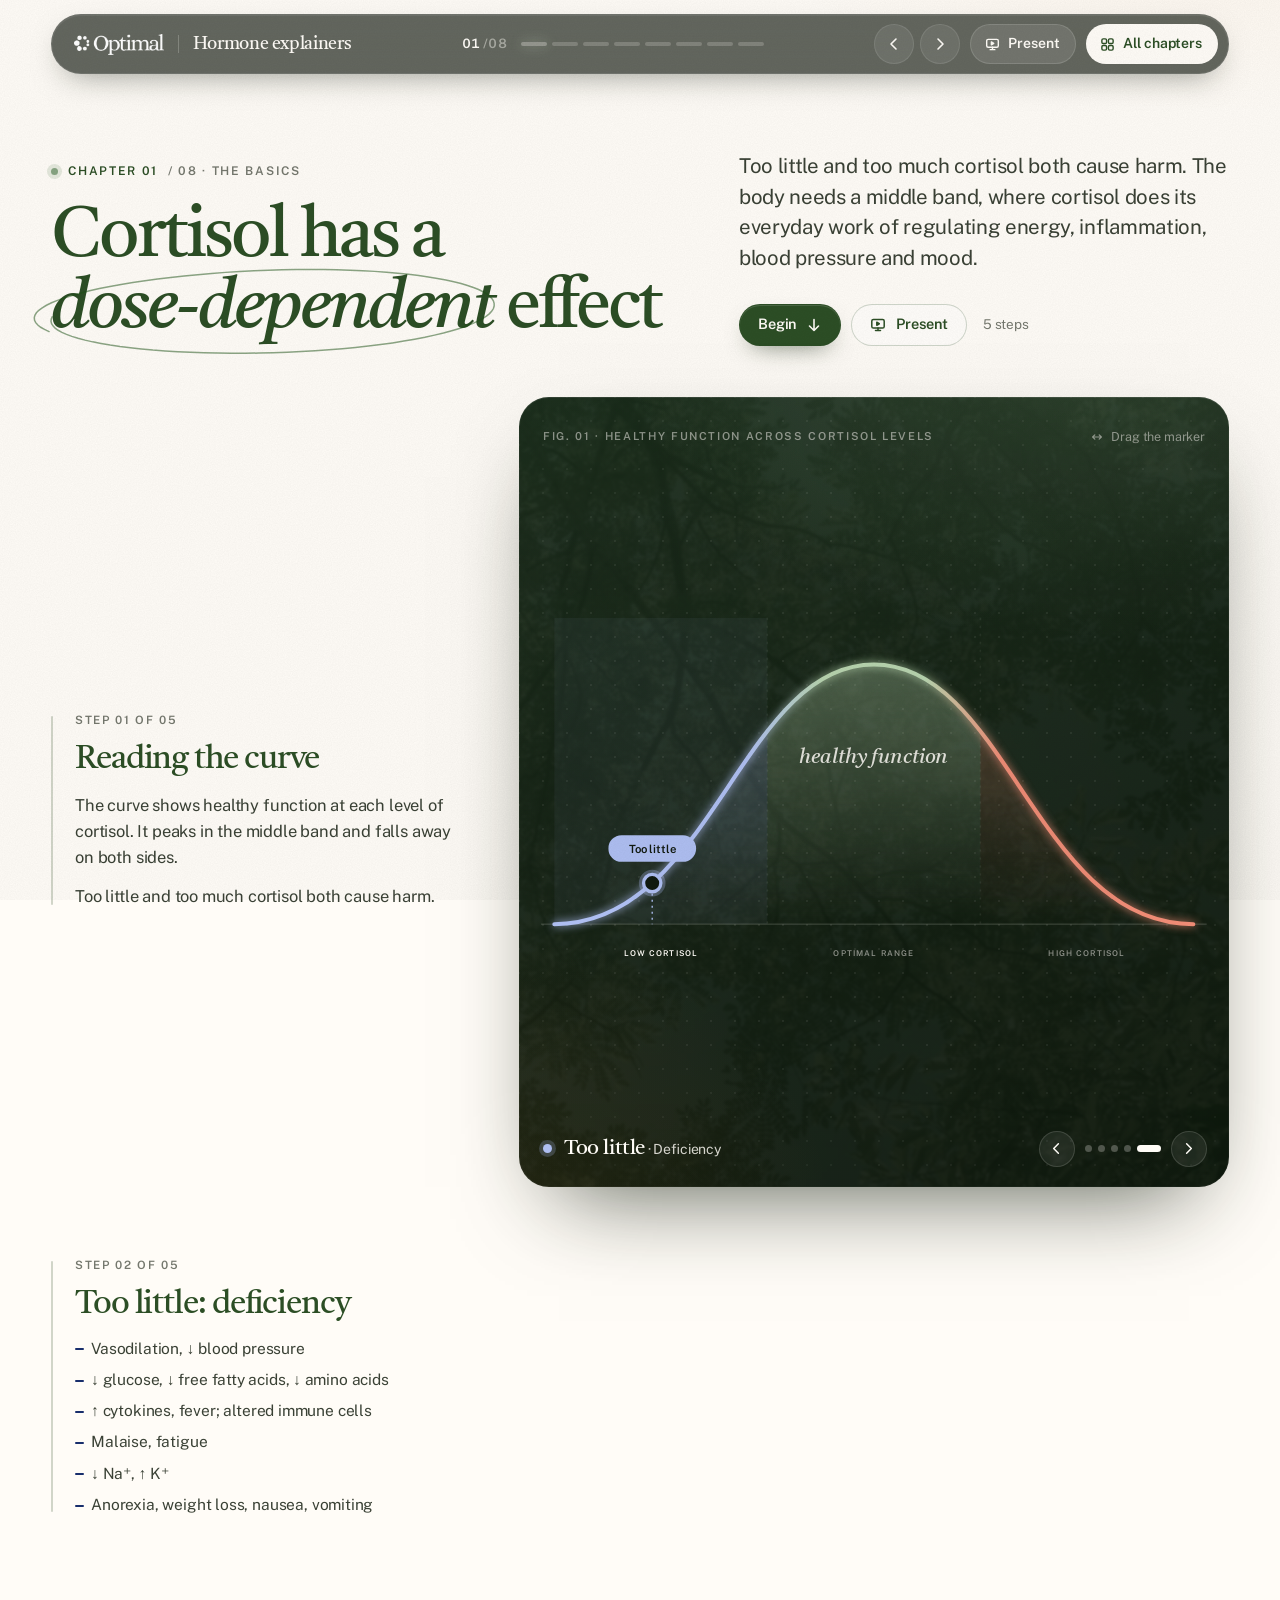
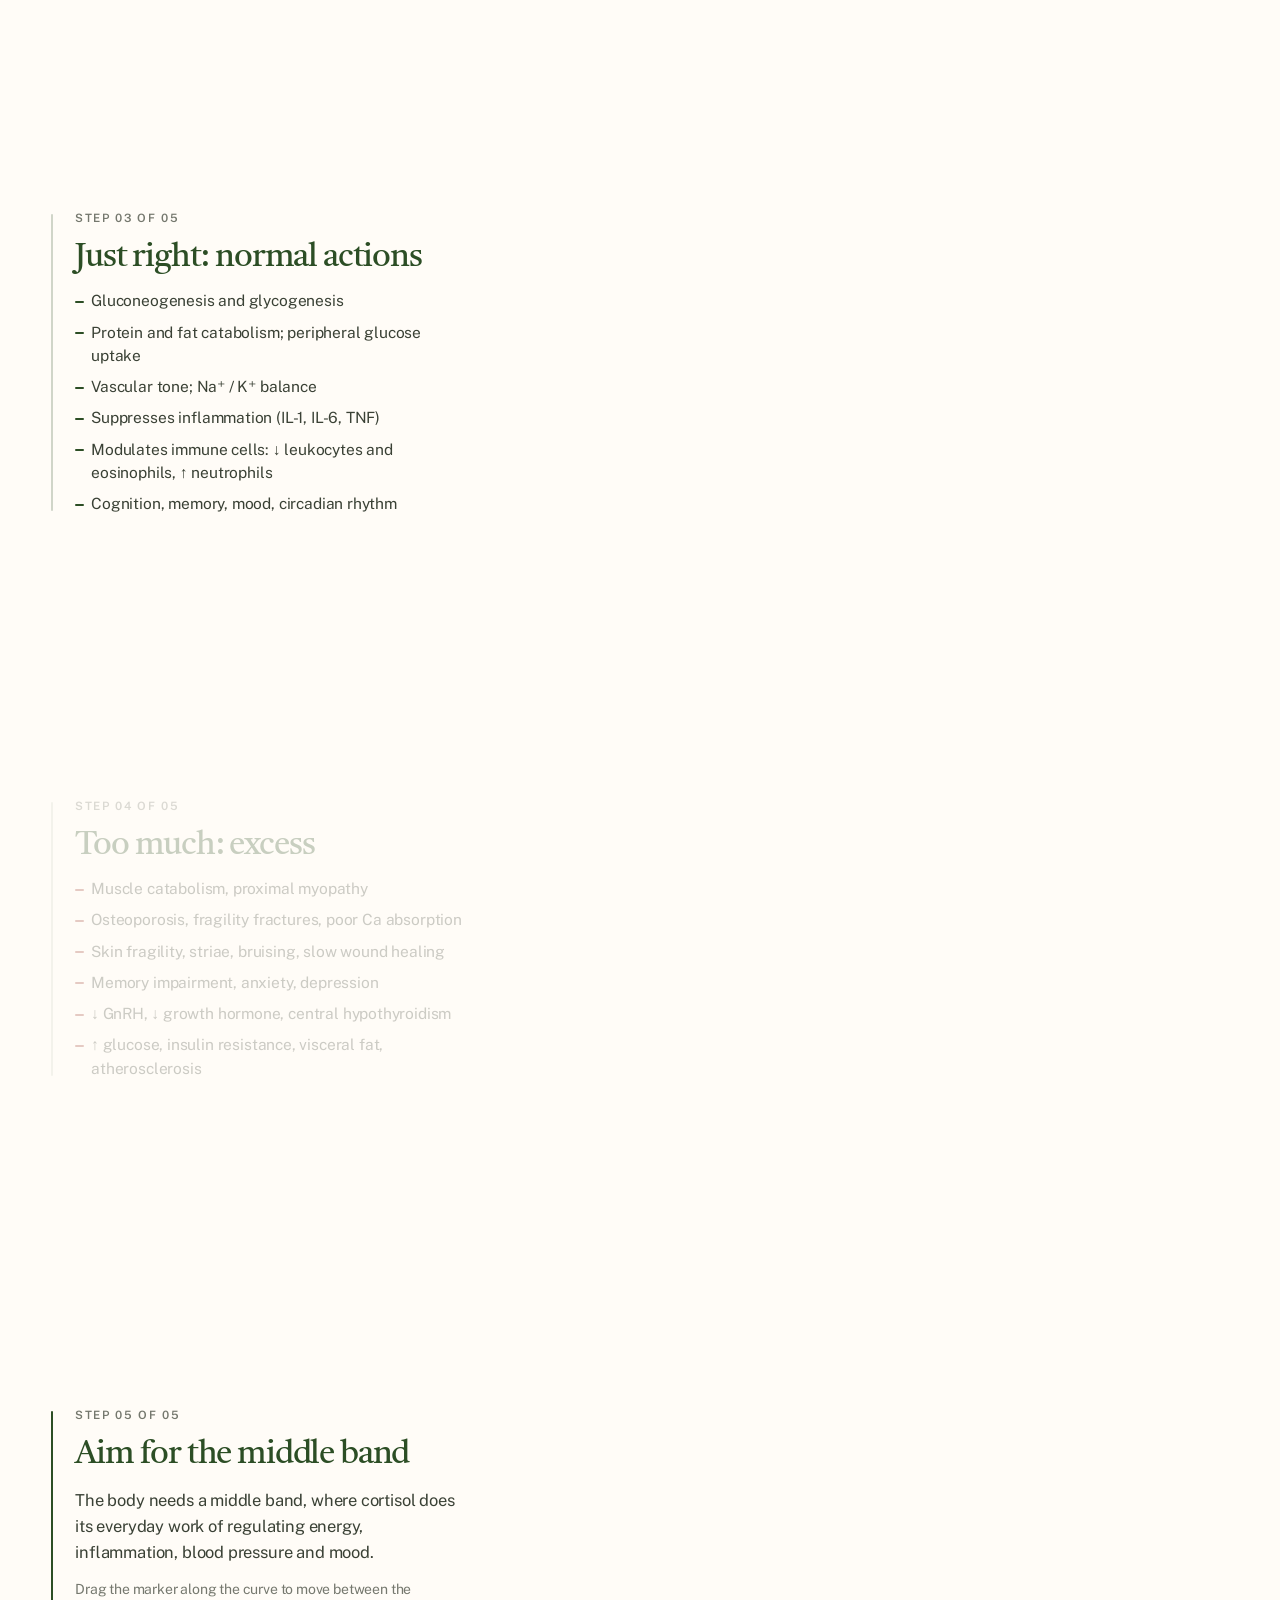
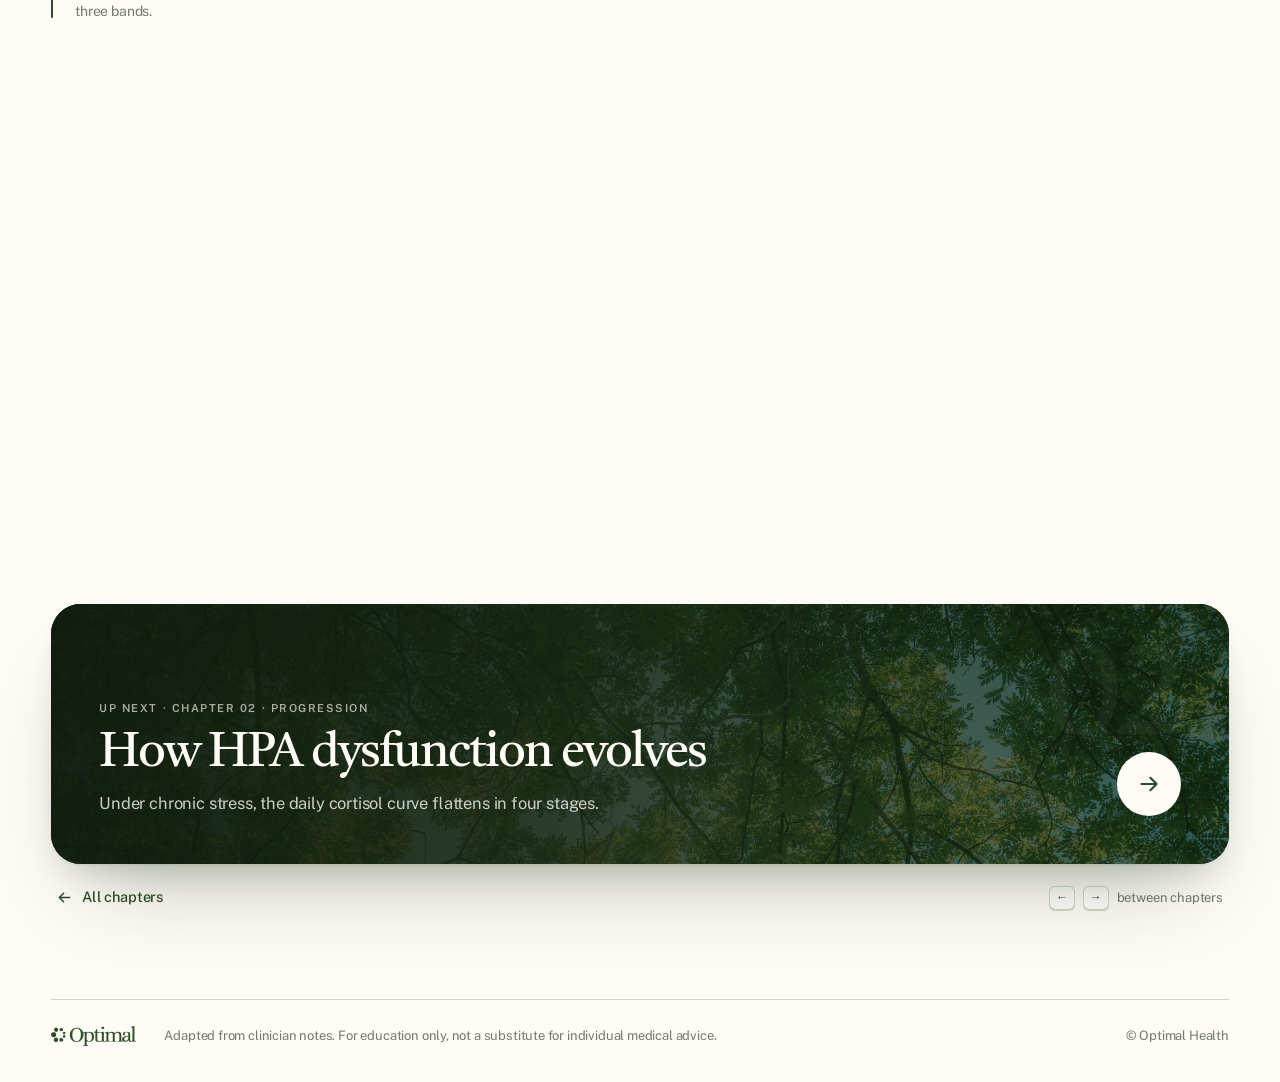
==== commit 671f6bde: "v3: guided stories on a dark stage, Present mode, scrubbable day hero Reworks the site from "interac" ====
--- a/01-dose-response.html
+++ b/01-dose-response.html
@@ -7,67 +7,23 @@
 <meta name="description" content="Too little and too much cortisol both cause harm. The body needs a middle band. Chapter 01 of 08.">
 <meta name="theme-color" content="#FFFCF7">
 <link rel="icon" href="assets/img/symbol-green.png">
-<script>document.documentElement.classList.add('js')</script>
+<script>document.documentElement.classList.add('js');if(/[?&]still/.test(location.search))document.documentElement.classList.add('still')</script>
 <link rel="preconnect" href="https://fonts.googleapis.com">
 <link rel="preconnect" href="https://fonts.gstatic.com" crossorigin>
 <link href="https://fonts.googleapis.com/css2?family=Castoro:ital@0;1&family=Public+Sans:ital,wght@0,300..700;1,400..500&display=swap" rel="stylesheet">
 <link rel="stylesheet" href="assets/css/site.css">
 <style>
-.dose { --zc: #2C4E25; }
-.readout { display: flex; align-items: center; gap: 14px; flex-wrap: wrap; }
-.readout-val { display: inline-flex; align-items: baseline; gap: 10px; }
-.readout-val b { font-family: var(--display); font-weight: 400; font-size: 1.6rem; line-height: 1; letter-spacing: -.03em; color: var(--zc); transition: color .35s var(--ease); }
-.readout-val em { font-style: normal; font-size: 12px; font-weight: 600; letter-spacing: .13em; text-transform: uppercase; color: var(--ink-3); }
-.readout .sw { width: 12px; height: 12px; border-radius: 50%; background: var(--zc); box-shadow: 0 0 0 4px color-mix(in srgb, var(--zc) 18%, transparent); transition: background .35s var(--ease), box-shadow .35s var(--ease); align-self: center; }
-
-.dose-plot { padding: 14px 0 6px; }
-.dose-plot:has(.dose-range:focus-visible) { outline: 2px solid var(--forest); outline-offset: 3px; }
-.dose-plot svg { width: 100%; height: auto; overflow: visible; }
-.dose-range { position: absolute; top: 0; bottom: 0; left: 2.38%; width: 95.24%; height: 100%; margin: 0; opacity: 0; cursor: ew-resize; -webkit-appearance: none; appearance: none; background: transparent; touch-action: none; }
-.dose-range::-webkit-slider-thumb { -webkit-appearance: none; width: 2px; height: 400px; }
-.dose-range::-moz-range-thumb { width: 2px; height: 400px; border: 0; }
-.zband { transition: opacity .45s var(--ease); }
-.mk-dot { stroke: var(--zc); transition: stroke .35s var(--ease); }
-.mk-halo { fill: var(--zc); transition: fill .35s var(--ease); transform-box: fill-box; transform-origin: center; animation: hx-pulse 2.2s ease-out infinite; }
-.mk-guide { stroke: var(--zc); transition: stroke .35s var(--ease); }
-.dose-tag {
-  position: absolute; left: 0; top: 0; transform: translate(-50%, calc(-100% - 22px));
-  background: var(--zc); color: var(--cream); font-size: 13px; font-weight: 600; letter-spacing: -.005em;
-  padding: 7px 12px; border-radius: 999px; white-space: nowrap; pointer-events: none;
-  box-shadow: 0 8px 18px -8px color-mix(in srgb, var(--zc) 70%, transparent);
-  transition: background .35s var(--ease), opacity .4s var(--ease);
-}
-.dose-tag::after { content: ""; position: absolute; left: 50%; bottom: -4px; width: 9px; height: 9px; background: inherit; transform: translateX(-50%) rotate(45deg); border-radius: 2px; }
-html.js .dose:not(.in) .dose-tag { opacity: 0; }
-.peak-label { font-family: var(--display); font-style: italic; font-size: 26px; fill: var(--forest); }
-.zones-axis { display: grid; grid-template-columns: repeat(3, 1fr); padding: 12px 2.38% 0; text-align: center; }
-.zones-axis span { transition: color .35s var(--ease); }
-.zones-axis span.is-on { color: var(--zc); }
-
-.zones { display: grid; grid-template-columns: repeat(3, minmax(0, 1fr)); gap: 18px; margin-top: 18px; }
-.zone {
-  position: relative; cursor: pointer; overflow: hidden;
-  padding: 24px 24px 26px; border-radius: 22px;
-  background: var(--card); border: 1px solid var(--line); box-shadow: var(--shadow-1);
-  transition: border-color .4s var(--ease), box-shadow .4s var(--ease), transform .4s var(--ease), background .4s var(--ease);
-}
-.zone::before { content: ""; position: absolute; inset: 0 0 auto; height: 3px; background: var(--zc); transform: scaleX(0); transform-origin: left; transition: transform .6s var(--ease); }
-.zone:hover { border-color: var(--line-2); }
-.zone.is-active { background: linear-gradient(180deg, var(--zw) 0%, var(--card) 62%); border-color: color-mix(in srgb, var(--zc) 38%, transparent); box-shadow: var(--shadow-2); transform: translateY(-3px); }
-.zone.is-active::before { transform: scaleX(1); }
-.zone-head { display: flex; align-items: center; gap: 12px; margin-bottom: 18px; }
-.zone-dot { width: 11px; height: 11px; border-radius: 50%; background: var(--zc); flex: none; }
-.zone-name { font-family: var(--display); font-weight: 400; font-size: 1.75rem; line-height: 1; letter-spacing: -.035em; color: var(--zc); margin: 0; }
-.zone-head .label { margin-left: auto; }
-.here { position: absolute; top: 20px; right: 20px; height: 26px; font-size: 12px; background: var(--zc); color: var(--cream); border: 0; opacity: 0; transform: translateY(-4px); transition: opacity .35s var(--ease), transform .35s var(--ease); }
-.zone.is-active .here { opacity: 1; transform: none; }
-.zone.is-active .zone-head .label { opacity: 0; }
-.zone ul { list-style: none; margin: 0; padding: 0; display: grid; gap: 9px; }
-.zone li { display: grid; grid-template-columns: 16px 1fr; font-size: 15.5px; line-height: 1.45; color: var(--ink-2); }
-.zone li::before { content: ""; width: 9px; height: 2px; border-radius: 2px; background: var(--zc); margin-top: .72em; opacity: .75; }
-
-@media (max-width: 900px) { .zones { grid-template-columns: 1fr; } .peak-label { display: none; } }
-@media (max-width: 640px) { .zones-axis span { font-size: 10px; letter-spacing: .08em; } .readout-val b { font-size: 1.35rem; } }
+#doseSvg { cursor: ew-resize; touch-action: none; }
+#doseSvg:focus-visible { outline: none; }
+#doseSvg:focus-visible .mk-dot { stroke-width: 6; }
+.zband { transition: opacity .5s var(--ease); }
+.mk-dot { transition: stroke .4s var(--ease); }
+.mk-halo { transform-box: fill-box; transform-origin: center; animation: hx-pulse 2.4s ease-out infinite; transition: fill .4s var(--ease); }
+.mk-guide { transition: stroke .4s var(--ease); }
+.mk-tag rect { transition: fill .4s var(--ease); }
+.zlab { transition: fill .4s var(--ease); }
+.zlab.on { fill: var(--cream); }
+@media (max-width: 640px) { .zlab, .peak-l { display: none; } }
 </style>
 </head>
 <body data-chapter="1">
@@ -79,62 +35,90 @@
       <p class="eyebrow reveal"><span class="dot"></span>Chapter 01 <span class="muted">/ 08 · The basics</span></p>
       <h1 class="display reveal" style="--i:1">Cortisol has a <em class="mark">dose-dependent</em> effect</h1>
     </div>
-    <p class="lede reveal" style="--i:2">Too little and too much cortisol both cause harm. The body needs a middle band, where cortisol does its everyday work of regulating energy, inflammation, blood pressure and mood.</p>
+    <div class="reveal" style="--i:2">
+      <p class="lede">Too little and too much cortisol both cause harm. The body needs a middle band, where cortisol does its everyday work of regulating energy, inflammation, blood pressure and mood.</p>
+      <div class="head-actions">
+        <a class="btn btn-primary btn-sm" href="#story">Begin<svg class="go" viewBox="0 0 16 16" fill="none" stroke="currentColor" stroke-width="1.6" stroke-linecap="round" stroke-linejoin="round"><path d="M8 2.5v11M3.5 9 8 13.5 12.5 9"/></svg></a>
+        <button class="btn btn-ghost btn-sm" type="button" data-present><svg viewBox="0 0 16 16" fill="none" stroke="currentColor" stroke-width="1.5" stroke-linecap="round" stroke-linejoin="round"><rect x="1.8" y="2.5" width="12.4" height="8.5" rx="1.6"/><path d="M8 11v2.5M5.5 13.5h5"/><path d="M6.8 5.2v3.1L9.3 6.75z" fill="currentColor"/></svg>Present</button>
+        <span class="head-meta">5 steps</span>
+      </div>
+    </div>
   </header>
-
-  <section class="fig dose" id="dose" aria-label="Cortisol dose–response curve">
-    <div class="fig-head">
-      <div class="readout" aria-live="polite">
-        <span class="label">Cortisol level</span>
-        <span class="sw" aria-hidden="true"></span>
-        <span class="readout-val"><b id="zName">Just right</b><em id="zSub">Normal actions</em></span>
-      </div>
-      <span class="hint"><svg viewBox="0 0 16 16" fill="none" stroke="currentColor" stroke-width="1.4" stroke-linecap="round" stroke-linejoin="round"><path d="M3 8h10M5.5 5.5 3 8l2.5 2.5M10.5 5.5 13 8l-2.5 2.5"/></svg>Drag across the chart</span>
-    </div>
-    <div class="fig-body">
-      <div class="plot dose-plot">
-        <svg id="doseSvg" viewBox="-30 -30 1260 350" role="img" aria-label="Bell-shaped curve: healthy function peaks in the middle cortisol range and falls off at low and high levels.">
+</main>
+
+<section class="story" id="story" data-links aria-label="Cortisol dose–response, step by step">
+  <div class="stage-col">
+    <div class="stage" id="stage">
+      <div class="stage-head">
+        <span class="stage-label">Fig. 01 · Healthy function across cortisol levels</span>
+        <span class="stage-hint"><svg viewBox="0 0 16 16" fill="none" stroke="currentColor" stroke-width="1.4" stroke-linecap="round" stroke-linejoin="round"><path d="M3 8h10M5.5 5.5 3 8l2.5 2.5M10.5 5.5 13 8l-2.5 2.5"/></svg>Drag the marker</span>
+      </div>
+      <div class="stage-canvas">
+        <svg id="doseSvg" viewBox="0 0 1000 600" tabindex="0" role="slider" aria-label="Cortisol level" aria-valuemin="0" aria-valuemax="100" aria-valuenow="50" aria-valuetext="Just right" data-keys>
           <defs>
-            <linearGradient id="fL" x1="0" x2="0" y1="0" y2="1"><stop offset="0" stop-color="#182E6C" stop-opacity=".2"/><stop offset="1" stop-color="#182E6C" stop-opacity=".02"/></linearGradient>
-            <linearGradient id="fM" x1="0" x2="0" y1="0" y2="1"><stop offset="0" stop-color="#2C4E25" stop-opacity=".26"/><stop offset="1" stop-color="#2C4E25" stop-opacity=".02"/></linearGradient>
-            <linearGradient id="fR" x1="0" x2="0" y1="0" y2="1"><stop offset="0" stop-color="#9B3B2E" stop-opacity=".2"/><stop offset="1" stop-color="#9B3B2E" stop-opacity=".02"/></linearGradient>
-            <clipPath id="cL"><rect x="-30" y="-30" width="430" height="350"/></clipPath>
-            <clipPath id="cM"><rect x="400" y="-30" width="400" height="350"/></clipPath>
-            <clipPath id="cR"><rect x="800" y="-30" width="430" height="350"/></clipPath>
+            <linearGradient id="gLine" x1="20" x2="980" y1="0" y2="0" gradientUnits="userSpaceOnUse">
+              <stop offset="0" stop-color="#AEBEF1"/><stop offset=".3" stop-color="#AEBEF1"/><stop offset=".42" stop-color="#B7D3AE"/><stop offset=".58" stop-color="#B7D3AE"/><stop offset=".7" stop-color="#EE8B75"/><stop offset="1" stop-color="#EE8B75"/>
+            </linearGradient>
+            <linearGradient id="fL" x1="0" x2="0" y1="0" y2="1"><stop offset="0" stop-color="#AEBEF1" stop-opacity=".3"/><stop offset="1" stop-color="#AEBEF1" stop-opacity="0"/></linearGradient>
+            <linearGradient id="fM" x1="0" x2="0" y1="0" y2="1"><stop offset="0" stop-color="#B7D3AE" stop-opacity=".34"/><stop offset="1" stop-color="#B7D3AE" stop-opacity="0"/></linearGradient>
+            <linearGradient id="fR" x1="0" x2="0" y1="0" y2="1"><stop offset="0" stop-color="#EE8B75" stop-opacity=".3"/><stop offset="1" stop-color="#EE8B75" stop-opacity="0"/></linearGradient>
+            <clipPath id="cL"><rect x="0" y="0" width="340" height="600"/></clipPath>
+            <clipPath id="cM"><rect x="340" y="0" width="320" height="600"/></clipPath>
+            <clipPath id="cR"><rect x="660" y="0" width="340" height="600"/></clipPath>
+            <filter id="glow" x="-20%" y="-40%" width="140%" height="180%"><feGaussianBlur stdDeviation="6" result="b"/><feMerge><feMergeNode in="b"/><feMergeNode in="SourceGraphic"/></feMerge></filter>
           </defs>
-          <rect class="zband" id="zbL" x="-30" y="-30" width="430" height="330" fill="#182E6C" opacity="0"/>
-          <rect class="zband" id="zbM" x="400" y="-30" width="400" height="330" fill="#2C4E25" opacity="0"/>
-          <rect class="zband" id="zbR" x="800" y="-30" width="430" height="330" fill="#9B3B2E" opacity="0"/>
-          <g class="fx-fade" style="--d:1.1s">
-            <path d="M 0 300 C 294.4 300, 350.5 40, 600 40 C 849.5 40, 905.6 300, 1200 300 Z" fill="url(#fL)" clip-path="url(#cL)"/>
-            <path d="M 0 300 C 294.4 300, 350.5 40, 600 40 C 849.5 40, 905.6 300, 1200 300 Z" fill="url(#fM)" clip-path="url(#cM)"/>
-            <path d="M 0 300 C 294.4 300, 350.5 40, 600 40 C 849.5 40, 905.6 300, 1200 300 Z" fill="url(#fR)" clip-path="url(#cR)"/>
+          <rect class="zband" id="zbL" x="20" y="40" width="320" height="460" fill="#AEBEF1" opacity="0"/>
+          <rect class="zband" id="zbM" x="340" y="40" width="320" height="460" fill="#B7D3AE" opacity="0"/>
+          <rect class="zband" id="zbR" x="660" y="40" width="320" height="460" fill="#EE8B75" opacity="0"/>
+          <g class="fx-fade" style="--d:1s">
+            <path d="M 20 500 C 255.5 500, 300.4 110, 500 110 C 699.6 110, 744.5 500, 980 500 Z" fill="url(#fL)" clip-path="url(#cL)"/>
+            <path d="M 20 500 C 255.5 500, 300.4 110, 500 110 C 699.6 110, 744.5 500, 980 500 Z" fill="url(#fM)" clip-path="url(#cM)"/>
+            <path d="M 20 500 C 255.5 500, 300.4 110, 500 110 C 699.6 110, 744.5 500, 980 500 Z" fill="url(#fR)" clip-path="url(#cR)"/>
           </g>
-          <g class="fx-fade" style="--d:1.3s" stroke="#2C4E25" stroke-opacity=".35" stroke-dasharray="3 8">
-            <line x1="400" y1="-20" x2="400" y2="300"/><line x1="800" y1="-20" x2="800" y2="300"/>
+          <g class="fx-fade" style="--d:1.2s" stroke="rgba(255,252,247,.22)" stroke-dasharray="3 9"><line x1="340" y1="40" x2="340" y2="500"/><line x1="660" y1="40" x2="660" y2="500"/></g>
+          <line class="ax" x1="0" y1="500" x2="1000" y2="500"/>
+          <path id="doseCurve" class="draw" pathLength="1" style="--d:.25s;--dur:1.6s" d="M 20 500 C 255.5 500, 300.4 110, 500 110 C 699.6 110, 744.5 500, 980 500" fill="none" stroke="url(#gLine)" stroke-width="6" stroke-linecap="round" filter="url(#glow)"/>
+          <text class="t-ser t-it peak-l fx-fade" style="--d:1.4s" x="500" y="258" text-anchor="middle" font-size="32" fill-opacity=".85">healthy function</text>
+          <g class="t-lab" text-anchor="middle" font-size="15">
+            <text class="zlab" id="zlL" x="180" y="548">LOW CORTISOL</text>
+            <text class="zlab" id="zlM" x="500" y="548">OPTIMAL RANGE</text>
+            <text class="zlab" id="zlR" x="820" y="548">HIGH CORTISOL</text>
           </g>
-          <line x1="-30" y1="300" x2="1230" y2="300" stroke="#17200F" stroke-opacity=".55"/>
-          <path id="doseCurve" class="draw" pathLength="1" style="--d:.3s;--dur:1.5s" d="M 0 300 C 294.4 300, 350.5 40, 600 40 C 849.5 40, 905.6 300, 1200 300" fill="none" stroke="#2C4E25" stroke-width="5" stroke-linecap="round"/>
-          <text class="peak-label fx-fade" style="--d:1.6s" x="600" y="150" text-anchor="middle">healthy function</text>
           <g class="fx-fade" style="--d:1.5s">
-            <g id="mk">
-              <line class="mk-guide" id="mkGuide" x1="600" y1="40" x2="600" y2="300" stroke-width="1.5" stroke-dasharray="3 5"/>
-              <circle class="mk-halo" id="mkHalo" cx="600" cy="40" r="16" opacity=".25"/>
-              <circle class="mk-dot" id="mkDot" cx="600" cy="40" r="11" fill="#FFFEFB" stroke-width="4"/>
+            <line class="mk-guide" id="mkGuide" x1="500" y1="124" x2="500" y2="500" stroke-width="2" stroke-dasharray="3 6" stroke="#B7D3AE"/>
+            <circle class="mk-halo" id="mkHalo" cx="500" cy="110" r="20" fill="#B7D3AE" opacity=".3"/>
+            <circle class="mk-dot" id="mkDot" cx="500" cy="110" r="13" fill="#10190F" stroke="#B7D3AE" stroke-width="5"/>
+            <g class="mk-tag" id="mkTag" transform="translate(500 110)">
+              <rect x="-66" y="-72" width="132" height="40" rx="20" fill="#B7D3AE"/>
+              <text id="mkTagT" x="0" y="-45.5" text-anchor="middle" font-family="Public Sans" font-size="17" font-weight="600" fill="#10190F">Just right</text>
             </g>
           </g>
         </svg>
-        <input class="dose-range" id="doseRange" type="range" min="0" max="1000" step="5" value="500" aria-label="Cortisol level, from low to high" aria-valuetext="Just right, optimal range">
-        <div class="dose-tag" id="dTag" aria-hidden="true">Just right</div>
-      </div>
-      <div class="axis-row zones-axis" aria-hidden="true"><span data-z="low">Low cortisol</span><span data-z="mid" class="is-on">Optimal range</span><span data-z="high">High cortisol</span></div>
+      </div>
+      <div class="stage-foot">
+        <div class="readout" id="readout" aria-live="polite"><span class="d"></span><span><b id="zName">Just right</b> · <span id="zSub">Normal actions</span></span></div>
+        <div class="stepper">
+          <button class="sbtn" type="button" data-step-prev aria-label="Previous step"><svg viewBox="0 0 16 16" fill="none" stroke="currentColor" stroke-width="1.6" stroke-linecap="round" stroke-linejoin="round"><path d="M10 3 5 8l5 5"/></svg></button>
+          <div class="dots"></div>
+          <button class="sbtn" type="button" data-step-next aria-label="Next step"><svg viewBox="0 0 16 16" fill="none" stroke="currentColor" stroke-width="1.6" stroke-linecap="round" stroke-linejoin="round"><path d="m6 3 5 5-5 5"/></svg></button>
+        </div>
+      </div>
     </div>
-  </section>
-
-  <section class="zones" aria-label="What cortisol does at each level">
-    <article class="zone reveal" data-zone="low" style="--zc:#182E6C;--zw:var(--navy-wash)" tabindex="0" role="button" aria-label="Too little cortisol: show on the curve">
-      <span class="chip here"><span class="d"></span>On the curve</span>
-      <div class="zone-head"><span class="zone-dot"></span><h2 class="zone-name">Too little</h2><span class="label">Deficiency</span></div>
+  </div>
+
+  <div class="steps">
+    <div class="present-top"><img src="assets/img/optimal-wordmark-green.png" alt="Optimal"><span class="pt-label">Chapter 01 · The basics</span><button class="present-close" type="button" data-present-exit><svg viewBox="0 0 16 16" fill="none" stroke="currentColor" stroke-width="1.6" stroke-linecap="round"><path d="M4 4l8 8M12 4l-8 8"/></svg>Exit<kbd>Esc</kbd></button></div>
+
+    <article class="step"><div class="step-inner">
+      <span class="step-n"></span>
+      <h2>Reading the curve</h2>
+      <p>The curve shows healthy function at each level of cortisol. It peaks in the middle band and falls away on both sides.</p>
+      <p>Too little and too much cortisol both cause harm.</p>
+    </div></article>
+
+    <article class="step" style="--dc:#182E6C"><div class="step-inner">
+      <span class="step-n"></span>
+      <h2>Too little: deficiency</h2>
       <ul>
         <li>Vasodilation, ↓ blood pressure</li>
         <li>↓ glucose, ↓ free fatty acids, ↓ amino acids</li>
@@ -143,10 +127,11 @@
         <li>↓ Na⁺, ↑ K⁺</li>
         <li>Anorexia, weight loss, nausea, vomiting</li>
       </ul>
-    </article>
-    <article class="zone reveal" data-zone="mid" style="--i:1;--zc:#2C4E25;--zw:var(--sage-wash)" tabindex="0" role="button" aria-label="Just right: show on the curve">
-      <span class="chip here"><span class="d"></span>On the curve</span>
-      <div class="zone-head"><span class="zone-dot"></span><h2 class="zone-name">Just right</h2><span class="label">Normal actions</span></div>
+    </div></article>
+
+    <article class="step" style="--dc:#2C4E25"><div class="step-inner">
+      <span class="step-n"></span>
+      <h2>Just right: normal actions</h2>
       <ul>
         <li>Gluconeogenesis and glycogenesis</li>
         <li>Protein and fat catabolism; peripheral glucose uptake</li>
@@ -155,10 +140,11 @@
         <li>Modulates immune cells: ↓ leukocytes and eosinophils, ↑ neutrophils</li>
         <li>Cognition, memory, mood, circadian rhythm</li>
       </ul>
-    </article>
-    <article class="zone reveal" data-zone="high" style="--i:2;--zc:#9B3B2E;--zw:var(--brick-wash)" tabindex="0" role="button" aria-label="Too much cortisol: show on the curve">
-      <span class="chip here"><span class="d"></span>On the curve</span>
-      <div class="zone-head"><span class="zone-dot"></span><h2 class="zone-name">Too much</h2><span class="label">Excess</span></div>
+    </div></article>
+
+    <article class="step" style="--dc:#9B3B2E"><div class="step-inner">
+      <span class="step-n"></span>
+      <h2>Too much: excess</h2>
       <ul>
         <li>Muscle catabolism, proximal myopathy</li>
         <li>Osteoporosis, fragility fractures, poor Ca absorption</li>
@@ -167,83 +153,85 @@
         <li>↓ GnRH, ↓ growth hormone, central hypothyroidism</li>
         <li>↑ glucose, insulin resistance, visceral fat, atherosclerosis</li>
       </ul>
-    </article>
-  </section>
-</main>
+    </div></article>
+
+    <article class="step"><div class="step-inner">
+      <span class="step-n"></span>
+      <h2>Aim for the middle band</h2>
+      <p>The body needs a middle band, where cortisol does its everyday work of regulating energy, inflammation, blood pressure and mood.</p>
+      <p class="note">Drag the marker along the curve to move between the three bands.</p>
+    </div></article>
+  </div>
+</section>
 
 <div id="end"></div>
 <div id="foot"></div>
 <script src="assets/js/site.js"></script>
 <script>
 (function () {
-  var fig = document.getElementById('dose');
-  var svg = document.getElementById('doseSvg');
-  var range = document.getElementById('doseRange');
-  var tag = document.getElementById('dTag');
+  var svg = document.getElementById('doseSvg'), stage = document.getElementById('stage');
   var yAt = HX.sampler(document.getElementById('doseCurve'));
-  var ZONES = {
-    low:  { name: 'Too little', sub: 'Deficiency', color: '#182E6C', band: 'zbL' },
-    mid:  { name: 'Just right', sub: 'Normal actions', color: '#2C4E25', band: 'zbM' },
-    high: { name: 'Too much', sub: 'Excess', color: '#9B3B2E', band: 'zbR' }
+  var Z = {
+    low:  { name: 'Too little', sub: 'Deficiency', c: '#AEBEF1', band: 'zbL', lab: 'zlL' },
+    mid:  { name: 'Just right', sub: 'Normal actions', c: '#B7D3AE', band: 'zbM', lab: 'zlM' },
+    high: { name: 'Too much', sub: 'Excess', c: '#EE8B75', band: 'zbR', lab: 'zlR' }
   };
-  var cards = [].slice.call(document.querySelectorAll('.zone'));
-  var axis = [].slice.call(document.querySelectorAll('.zones-axis span'));
-  var zoneNow = null, lastX = 600;
-
-  function zoneOf(x) { return x < 400 ? 'low' : x < 800 ? 'mid' : 'high'; }
-  function place(x) {
-    lastX = x;
+  var $ = function (id) { return document.getElementById(id); };
+  var x = 500, zone = null, glide = 0;
+  function zoneOf(v) { return v < 340 ? 'low' : v < 660 ? 'mid' : 'high'; }
+  function place(v) {
+    x = Math.max(20, Math.min(980, v));
     var y = yAt(x);
-    ['mkDot', 'mkHalo'].forEach(function (id) { var c = document.getElementById(id); c.setAttribute('cx', x); c.setAttribute('cy', y); });
-    var g = document.getElementById('mkGuide');
-    g.setAttribute('x1', x); g.setAttribute('x2', x); g.setAttribute('y1', y + 12);
-    var r = svg.getBoundingClientRect(), pr = svg.parentNode.getBoundingClientRect(), s = r.width / 1260;
-    tag.style.left = (r.left - pr.left + (x + 30) * s) + 'px';
-    tag.style.top = (r.top - pr.top + (y + 30) * s) + 'px';
+    ['mkDot', 'mkHalo'].forEach(function (id) { $(id).setAttribute('cx', x); $(id).setAttribute('cy', y); });
+    $('mkGuide').setAttribute('x1', x); $('mkGuide').setAttribute('x2', x); $('mkGuide').setAttribute('y1', y + 16);
+    $('mkTag').setAttribute('transform', 'translate(' + Math.max(86, Math.min(914, x)) + ' ' + y + ')');
+    svg.setAttribute('aria-valuenow', Math.round((x - 20) / 9.6));
     var z = zoneOf(x);
-    if (z !== zoneNow) {
-      zoneNow = z;
-      var Z = ZONES[z];
-      fig.style.setProperty('--zc', Z.color);
-      document.getElementById('zName').textContent = Z.name;
-      document.getElementById('zSub').textContent = Z.sub;
-      tag.textContent = Z.name;
-      range.setAttribute('aria-valuetext', Z.name + ', ' + (z === 'mid' ? 'optimal range' : z === 'low' ? 'low cortisol' : 'high cortisol'));
-      Object.keys(ZONES).forEach(function (k) { document.getElementById(ZONES[k].band).setAttribute('opacity', k === z ? '.05' : '0'); });
-      cards.forEach(function (c) { c.classList.toggle('is-active', c.getAttribute('data-zone') === z); });
-      axis.forEach(function (a) { a.classList.toggle('is-on', a.getAttribute('data-z') === z); });
+    if (z === zone) return;
+    zone = z;
+    var S = Z[z];
+    $('mkTagT').textContent = S.name;
+    svg.setAttribute('aria-valuetext', S.name);
+    $('zName').textContent = S.name; $('zSub').textContent = S.sub;
+    stage.style.setProperty('--rc', S.c);
+    ['mkDot', 'mkGuide'].forEach(function (id) { $(id).setAttribute('stroke', S.c); });
+    $('mkHalo').setAttribute('fill', S.c);
+    document.querySelector('#mkTag rect').setAttribute('fill', S.c);
+    Object.keys(Z).forEach(function (k) {
+      $(Z[k].band).setAttribute('opacity', k === z ? '.05' : '0');
+      $(Z[k].lab).classList.toggle('on', k === z);
+    });
+  }
+  function glideTo(v, dur) {
+    var id = ++glide, from = x;
+    return HX.tween(dur, function (e) { if (id !== glide) return false; place(from + (v - from) * e); }).then(function () { return id === glide; });
+  }
+  function toSvgX(clientX) {
+    var p = svg.createSVGPoint(); p.x = clientX; p.y = 0;
+    return p.matrixTransform(svg.getScreenCTM().inverse()).x;
+  }
+  var dragging = false;
+  svg.addEventListener('pointerdown', function (e) { dragging = true; glide++; svg.setPointerCapture(e.pointerId); place(toSvgX(e.clientX)); });
+  svg.addEventListener('pointermove', function (e) { if (dragging) place(toSvgX(e.clientX)); });
+  svg.addEventListener('pointerup', function () { dragging = false; });
+  svg.addEventListener('keydown', function (e) {
+    if (e.key === 'ArrowRight' || e.key === 'ArrowUp') { e.preventDefault(); glide++; place(x + 24); }
+    if (e.key === 'ArrowLeft' || e.key === 'ArrowDown') { e.preventDefault(); glide++; place(x - 24); }
+  });
+  place(500);
+
+  var targets = [500, 180, 500, 820, 500];
+  var started = false;
+  function run(i) {
+    if (i === 4) {
+      glideTo(150, 1100).then(function (ok) { return ok && glideTo(850, 1700); }).then(function (ok) { return ok && glideTo(500, 1100); });
+    } else {
+      glideTo(targets[i], 1000);
     }
   }
-  var auto = true;
-  function stopAuto() { auto = false; }
-  range.addEventListener('input', function () { stopAuto(); place(range.value * 1.2); });
-  range.addEventListener('pointerdown', stopAuto);
-
-  function glideTo(v, dur) {
-    var from = +range.value;
-    return HX.tween(dur, function (e) {
-      if (!auto && dur !== 700) return false;
-      range.value = from + (v - from) * e;
-      place(range.value * 1.2);
-    });
-  }
-  var centers = { low: 170, mid: 500, high: 830 };
-  cards.forEach(function (c) {
-    function go() { stopAuto(); glideTo(centers[c.getAttribute('data-zone')], 700); }
-    c.addEventListener('click', go);
-    c.addEventListener('keydown', function (e) { if (e.key === 'Enter' || e.key === ' ') { e.preventDefault(); go(); } });
-  });
-  window.addEventListener('resize', function () { place(lastX); });
-  place(600);
-
-  HX.onReveal(fig, function () {
-    if (HX.reduce) return;
-    setTimeout(function () {
-      if (!auto) return;
-      glideTo(140, 1300).then(function () { return auto && glideTo(860, 1900); })
-        .then(function () { return auto && glideTo(500, 1200); });
-    }, 1700);
-  });
+  var current = 0;
+  HX.story({ onStep: function (i) { current = i; if (started) run(i); } });
+  HX.onReveal(stage, function () { setTimeout(function () { started = true; run(current); }, 1400); });
 })();
 </script>
 </body>
--- a/assets/css/site.css
+++ b/assets/css/site.css
@@ -1,6 +1,7 @@
 /* ==========================================================================
-   Hormone Explainers — design system
+   Hormone Explainers — design system (v3)
    Optimal brand: cream + forest, Castoro display / Public Sans UI.
+   Reading surfaces are cream; diagrams live on a dark "night garden" stage.
    ========================================================================== */
 
 :root {
@@ -14,7 +15,7 @@
   --forest: #2C4E25;
   --forest-2: #1A500F;
   --forest-deep: #1C3118;
-  --forest-night: #111C0E;
+  --forest-night: #0F1A0D;
   --sage: #87A482;
   --sage-2: #B9CCB4;
   --sage-wash: #E6EEE2;
@@ -25,59 +26,58 @@
   --navy: #182E6C;
   --navy-wash: #E4E8F3;
   --bark: #7A4B2A;
-  --bark-wash: #F2E8DD;
   --line: rgba(44, 78, 37, .12);
   --line-2: rgba(44, 78, 37, .22);
   --line-3: rgba(44, 78, 37, .45);
 
+  /* luminous palette for the dark stage */
+  --l-sage: #B7D3AE;
+  --l-amber: #F2B46E;
+  --l-peri: #AEBEF1;
+  --l-coral: #EE8B75;
+  --l-ash: #C9CDC2;
+  --l-bark: #DDA87C;
+  --l-dim: rgba(255, 252, 247, .5);
+  --l-faint: rgba(255, 252, 247, .28);
+  --l-hair: rgba(255, 252, 247, .14);
+  --l-glass: rgba(255, 252, 247, .07);
+
   --display: 'Castoro', 'Iowan Old Style', 'Palatino Linotype', Georgia, serif;
   --sans: 'Public Sans', -apple-system, BlinkMacSystemFont, 'Segoe UI', Arial, sans-serif;
 
-  --r-sm: 10px;
   --r-md: 16px;
   --r-lg: 24px;
-  --r-xl: 32px;
+  --r-xl: 30px;
 
   --shadow-1: 0 1px 1px rgba(28, 49, 24, .04), 0 2px 8px -3px rgba(28, 49, 24, .08);
   --shadow-2: 0 1px 1px rgba(28, 49, 24, .03), 0 8px 20px -10px rgba(28, 49, 24, .12), 0 30px 60px -32px rgba(28, 49, 24, .18);
-  --shadow-3: 0 2px 2px rgba(28, 49, 24, .04), 0 16px 32px -12px rgba(28, 49, 24, .18), 0 48px 90px -36px rgba(28, 49, 24, .28);
+  --shadow-3: 0 2px 2px rgba(28, 49, 24, .04), 0 16px 32px -12px rgba(28, 49, 24, .2), 0 48px 90px -36px rgba(28, 49, 24, .32);
 
   --ease: cubic-bezier(.2, .7, .2, 1);
-  --ease-out: cubic-bezier(.16, 1, .3, 1);
   --spring: cubic-bezier(.34, 1.45, .5, 1);
 
   --pad: clamp(18px, 4vw, 56px);
-  --maxw: 1320px;
+  --maxw: 1360px;
+  --nav-h: 88px;
 }
 
 /* ---------- base ---------- */
 *, *::before, *::after { box-sizing: border-box; }
 html { -webkit-text-size-adjust: 100%; }
 body {
-  margin: 0;
-  min-height: 100vh;
+  margin: 0; min-height: 100vh;
   background:
-    radial-gradient(1100px 520px at 8% -8%, rgba(135, 164, 130, .20), transparent 62%),
+    radial-gradient(1100px 520px at 8% -8%, rgba(135, 164, 130, .2), transparent 62%),
     radial-gradient(900px 480px at 96% -4%, rgba(201, 122, 43, .07), transparent 60%),
     var(--cream);
   color: var(--ink);
-  font-family: var(--sans);
-  font-size: 16px;
-  line-height: 1.55;
-  letter-spacing: -.011em;
-  -webkit-font-smoothing: antialiased;
-  -moz-osx-font-smoothing: grayscale;
-  text-rendering: optimizeLegibility;
+  font-family: var(--sans); font-size: 16px; line-height: 1.55; letter-spacing: -.011em;
+  -webkit-font-smoothing: antialiased; -moz-osx-font-smoothing: grayscale; text-rendering: optimizeLegibility;
   font-feature-settings: "kern", "liga", "calt";
   overflow-x: hidden;
 }
 body::after {
-  content: "";
-  position: fixed; inset: 0;
-  pointer-events: none;
-  z-index: 200;
-  opacity: .05;
-  mix-blend-mode: multiply;
+  content: ""; position: fixed; inset: 0; pointer-events: none; z-index: 300; opacity: .05; mix-blend-mode: multiply;
   background-image: url("data:image/svg+xml,%3Csvg xmlns='http://www.w3.org/2000/svg' width='180' height='180'%3E%3Cfilter id='n'%3E%3CfeTurbulence type='fractalNoise' baseFrequency='.85' numOctaves='3' stitchTiles='stitch'/%3E%3CfeColorMatrix values='0 0 0 0 0 0 0 0 0 0 0 0 0 0 0 0 0 0 .9 0'/%3E%3C/filter%3E%3Crect width='100%25' height='100%25' filter='url(%23n)'/%3E%3C/svg%3E");
 }
 img, svg { display: block; max-width: 100%; }
@@ -86,61 +86,25 @@
 ::selection { background: rgba(135, 164, 130, .35); }
 :focus-visible { outline: 2px solid var(--forest); outline-offset: 3px; border-radius: 8px; }
 .num { font-variant-numeric: tabular-nums; }
-.sr { position: absolute; width: 1px; height: 1px; overflow: hidden; clip: rect(0 0 0 0); white-space: nowrap; }
+
+/* cross-document page transitions (Chromium / Safari 18+) */
+@view-transition { navigation: auto; }
+::view-transition-old(root) { animation: vt-out .28s var(--ease) both; }
+::view-transition-new(root) { animation: vt-in .45s var(--ease) both; }
+@keyframes vt-out { to { opacity: 0; transform: translateY(-8px); } }
+@keyframes vt-in { from { opacity: 0; transform: translateY(12px); } }
+.nav { view-transition-name: hx-nav; }
 
 /* ---------- type ---------- */
-.display {
-  font-family: var(--display);
-  font-weight: 400;
-  font-size: clamp(2.5rem, 1.3rem + 3.7vw, 4.75rem);
-  line-height: 1.02;
-  letter-spacing: -.042em;
-  color: var(--forest);
-  margin: 0;
-  text-wrap: balance;
-}
-.h2 {
-  font-family: var(--display);
-  font-weight: 400;
-  font-size: clamp(2rem, 1.3rem + 2.2vw, 3.4rem);
-  line-height: 1.02;
-  letter-spacing: -.04em;
-  color: var(--forest);
-  margin: 0;
-  text-wrap: balance;
-}
-.h3 {
-  font-family: var(--display);
-  font-weight: 400;
-  font-size: clamp(1.4rem, 1.15rem + .6vw, 1.8rem);
-  line-height: 1.08;
-  letter-spacing: -.032em;
-  color: var(--forest);
-  margin: 0;
-}
-.lede {
-  font-size: clamp(1.06rem, .96rem + .4vw, 1.28rem);
-  line-height: 1.5;
-  letter-spacing: -.016em;
-  color: var(--ink-2);
-  margin: 0;
-  max-width: 56ch;
-  text-wrap: pretty;
-}
-.eyebrow {
-  display: inline-flex; align-items: center; gap: 10px;
-  margin: 0 0 22px;
-  font-size: 12px; font-weight: 600; letter-spacing: .14em; text-transform: uppercase;
-  color: var(--forest);
-}
+.display { font-family: var(--display); font-weight: 400; font-size: clamp(2.6rem, 1.3rem + 3.9vw, 5rem); line-height: 1.01; letter-spacing: -.043em; color: var(--forest); margin: 0; text-wrap: balance; }
+.h2 { font-family: var(--display); font-weight: 400; font-size: clamp(2rem, 1.3rem + 2.2vw, 3.4rem); line-height: 1.02; letter-spacing: -.04em; color: var(--forest); margin: 0; text-wrap: balance; }
+.h3 { font-family: var(--display); font-weight: 400; font-size: clamp(1.4rem, 1.15rem + .6vw, 1.8rem); line-height: 1.08; letter-spacing: -.032em; color: var(--forest); margin: 0; }
+.lede { font-size: clamp(1.06rem, .96rem + .4vw, 1.28rem); line-height: 1.5; letter-spacing: -.016em; color: var(--ink-2); margin: 0; max-width: 56ch; text-wrap: pretty; }
+.eyebrow { display: inline-flex; align-items: center; gap: 10px; margin: 0 0 22px; font-size: 12px; font-weight: 600; letter-spacing: .14em; text-transform: uppercase; color: var(--forest); }
 .eyebrow .dot { width: 7px; height: 7px; border-radius: 50%; background: var(--sage); box-shadow: 0 0 0 4px rgba(135, 164, 130, .22); }
 .eyebrow .muted { color: var(--ink-3); }
-.label {
-  font-size: 11px; font-weight: 600; letter-spacing: .14em; text-transform: uppercase;
-  color: var(--ink-3);
-}
-
-/* hand-drawn ellipse around a word (svg injected by site.js) */
+.label { font-size: 11px; font-weight: 600; letter-spacing: .14em; text-transform: uppercase; color: var(--ink-3); }
+
 .mark { position: relative; display: inline-block; font-style: italic; white-space: nowrap; }
 .mark > svg.scribble { position: absolute; left: -14px; top: -4px; max-width: none; overflow: visible; pointer-events: none; transform: rotate(-2deg); }
 .mark > svg.scribble path { fill: none; stroke: rgba(26, 80, 18, .5); stroke-width: 1.5; stroke-linecap: round; stroke-dasharray: 1; stroke-dashoffset: 1; }
@@ -150,7 +114,6 @@
 /* ---------- motion utilities ---------- */
 html.js .reveal { opacity: 0; transform: translateY(18px); transition: opacity .9s var(--ease), transform .9s var(--ease); transition-delay: calc(var(--i, 0) * 90ms); }
 html.js .reveal.in { opacity: 1; transform: none; }
-
 html.js .draw { stroke-dasharray: 1; stroke-dashoffset: 1; }
 html.js .in .draw { animation: hx-draw var(--dur, 1.4s) var(--ease) var(--d, 0s) forwards; }
 html.js .fx-fade { opacity: 0; }
@@ -159,213 +122,199 @@
 html.js .in .fx-pop { animation: hx-pop .6s var(--spring) var(--d, 0s) forwards; }
 html.js .fx-rise { opacity: 0; }
 html.js .in .fx-rise { animation: hx-rise .8s var(--ease) var(--d, 0s) forwards; }
-
 @keyframes hx-draw { to { stroke-dashoffset: 0; } }
 @keyframes hx-fade { from { opacity: 0; } to { opacity: 1; } }
 @keyframes hx-pop { 0% { opacity: 0; transform: scale(.5); } 100% { opacity: 1; transform: scale(1); } }
 @keyframes hx-rise { from { opacity: 0; transform: translateY(16px); } to { opacity: 1; transform: none; } }
-@keyframes hx-pulse { 0%, 100% { transform: scale(1); opacity: .5; } 50% { transform: scale(1.6); opacity: 0; } }
-
-/* ---------- nav (floating glass pill, as on beoptimal.ca) ---------- */
+@keyframes hx-pulse { 0%, 100% { transform: scale(1); opacity: .5; } 50% { transform: scale(1.7); opacity: 0; } }
+
+/* ---------- nav (floating glass pill) ---------- */
 .nav-wrap { position: sticky; top: 0; z-index: 60; padding: 14px var(--pad) 0; pointer-events: none; min-height: 74px; }
 .nav {
-  pointer-events: auto;
-  max-width: var(--maxw); margin: 0 auto; height: 60px;
-  display: flex; align-items: center; gap: 18px;
-  padding: 0 10px 0 22px;
-  border-radius: 999px;
-  color: var(--cream);
-  background: rgba(47, 51, 43, .74);
-  -webkit-backdrop-filter: blur(20px) saturate(1.5);
-  backdrop-filter: blur(20px) saturate(1.5);
-  border: 1px solid rgba(255, 255, 255, .08);
+  pointer-events: auto; max-width: var(--maxw); margin: 0 auto; height: 60px;
+  display: flex; align-items: center; gap: 18px; padding: 0 10px 0 22px; border-radius: 999px; color: var(--cream);
+  background: rgba(40, 45, 37, .72);
+  -webkit-backdrop-filter: blur(20px) saturate(1.5); backdrop-filter: blur(20px) saturate(1.5);
+  border: 1px solid rgba(255, 255, 255, .09);
   box-shadow: inset 0 1px 0 rgba(255, 255, 255, .08), 0 12px 32px -14px rgba(17, 28, 14, .5);
 }
 .nav-brand { display: flex; align-items: center; gap: 14px; flex: none; }
 .nav-brand img { height: 21px; width: auto; }
 .nav-title { font-family: var(--display); font-size: 18px; letter-spacing: -.02em; padding-left: 14px; border-left: 1px solid rgba(255, 252, 247, .22); line-height: 1; white-space: nowrap; }
 .nav-steps { flex: 1; display: flex; align-items: center; justify-content: center; gap: 14px; min-width: 0; }
-.nav-count { font-size: 13px; font-weight: 600; letter-spacing: .04em; color: var(--cream); }
+.nav-count { font-size: 13px; font-weight: 600; letter-spacing: .04em; }
 .nav-count i { font-style: normal; color: rgba(255, 252, 247, .45); margin-left: 2px; }
-.steps { display: flex; gap: 5px; }
-.step { position: relative; width: 26px; height: 20px; display: grid; place-items: center; }
-.step::before { content: ""; width: 100%; height: 4px; border-radius: 4px; background: rgba(255, 252, 247, .2); transition: background .25s var(--ease), height .25s var(--ease); }
-.step.is-done::before { background: rgba(185, 204, 180, .6); }
-.step.is-current::before { background: var(--sage-2); box-shadow: 0 0 12px rgba(185, 204, 180, .55); }
-.step:hover::before { background: var(--cream); height: 6px; }
-.step .tip {
+.steps-nav { display: flex; gap: 5px; }
+.snav { position: relative; width: 26px; height: 20px; display: grid; place-items: center; }
+.snav::before { content: ""; width: 100%; height: 4px; border-radius: 4px; background: rgba(255, 252, 247, .2); transition: background .25s var(--ease), height .25s var(--ease); }
+.snav.is-done::before { background: rgba(185, 204, 180, .6); }
+.snav.is-current::before { background: linear-gradient(90deg, var(--sage-2) var(--p, 0%), rgba(255, 252, 247, .32) var(--p, 0%)); box-shadow: 0 0 12px rgba(185, 204, 180, .45); }
+.snav:hover::before { background: var(--cream); height: 6px; }
+.snav .tip {
   position: absolute; top: calc(100% + 12px); left: 50%; transform: translate(-50%, -4px);
-  background: var(--forest-night); color: var(--cream);
-  font-size: 12.5px; font-weight: 500; letter-spacing: -.005em; white-space: nowrap;
-  padding: 7px 11px; border-radius: 9px; opacity: 0; pointer-events: none;
-  transition: opacity .2s var(--ease), transform .2s var(--ease);
+  background: var(--forest-night); color: var(--cream); font-size: 12.5px; font-weight: 500; white-space: nowrap;
+  padding: 7px 11px; border-radius: 9px; opacity: 0; pointer-events: none; transition: opacity .2s var(--ease), transform .2s var(--ease);
   box-shadow: 0 10px 24px -10px rgba(0, 0, 0, .5);
 }
-.step:hover .tip, .step:focus-visible .tip { opacity: 1; transform: translate(-50%, 0); }
+.snav:hover .tip, .snav:focus-visible .tip { opacity: 1; transform: translate(-50%, 0); }
 .nav-actions { display: flex; align-items: center; gap: 6px; margin-left: auto; flex: none; }
-.icon-btn {
-  width: 40px; height: 40px; border-radius: 50%; display: grid; place-items: center;
-  background: rgba(255, 252, 247, .08); border: 1px solid rgba(255, 252, 247, .1);
-  transition: background .2s var(--ease), transform .2s var(--ease);
-}
+.icon-btn { width: 40px; height: 40px; border-radius: 50%; display: grid; place-items: center; background: rgba(255, 252, 247, .08); border: 1px solid rgba(255, 252, 247, .1); cursor: pointer; transition: background .2s var(--ease), transform .2s var(--ease); }
 .icon-btn:hover { background: rgba(255, 252, 247, .18); }
 .icon-btn:active { transform: scale(.94); }
 .icon-btn svg { width: 16px; height: 16px; }
-.nav-cta {
-  height: 40px; padding: 0 16px 0 14px; border-radius: 999px; margin-left: 4px;
-  display: inline-flex; align-items: center; gap: 8px;
-  background: var(--cream); color: var(--forest);
-  font-size: 14px; font-weight: 600; letter-spacing: -.01em; white-space: nowrap;
-  transition: background .2s var(--ease), transform .2s var(--ease);
-}
+.nav-cta { height: 40px; padding: 0 16px 0 14px; border-radius: 999px; margin-left: 4px; display: inline-flex; align-items: center; gap: 8px; background: var(--cream); color: var(--forest); font-size: 14px; font-weight: 600; letter-spacing: -.01em; white-space: nowrap; border: 0; cursor: pointer; transition: background .2s var(--ease); }
 .nav-cta:hover { background: #fff; }
 .nav-cta svg { width: 15px; height: 15px; }
-.nav-cta.solid { background: var(--sage-2); color: var(--forest-night); }
-
-/* ---------- layout ---------- */
-.page { max-width: var(--maxw); margin: 0 auto; padding: clamp(36px, 6vw, 84px) var(--pad) 0; }
-.chapter-head {
-  display: grid; grid-template-columns: minmax(0, 1.3fr) minmax(0, 1fr);
-  gap: clamp(20px, 4vw, 72px); align-items: end;
-  margin-bottom: clamp(32px, 4.5vw, 60px);
-}
-.chapter-head .lede { padding-bottom: 6px; }
-.stack { display: grid; gap: clamp(16px, 2vw, 24px); }
-.section { margin-top: clamp(16px, 2vw, 24px); }
+.nav-ghost { background: rgba(255, 252, 247, .1); color: var(--cream); border: 1px solid rgba(255, 252, 247, .14); }
+.nav-ghost:hover { background: rgba(255, 252, 247, .2); }
 
 /* ---------- buttons, chips ---------- */
-.btn {
-  display: inline-flex; align-items: center; gap: 10px;
-  height: 50px; padding: 0 24px; border-radius: 999px;
-  font-size: 15.5px; font-weight: 600; letter-spacing: -.012em; white-space: nowrap;
-  border: 1px solid transparent; cursor: pointer;
-  transition: background .25s var(--ease), transform .25s var(--ease), box-shadow .25s var(--ease), border-color .25s var(--ease);
-}
+.btn { display: inline-flex; align-items: center; gap: 10px; height: 50px; padding: 0 24px; border-radius: 999px; font-size: 15.5px; font-weight: 600; letter-spacing: -.012em; white-space: nowrap; border: 1px solid transparent; cursor: pointer; transition: background .25s var(--ease), transform .25s var(--ease), box-shadow .25s var(--ease), border-color .25s var(--ease); }
 .btn svg { width: 16px; height: 16px; transition: transform .3s var(--ease); }
 .btn:hover svg.go { transform: translateX(3px); }
 .btn-primary { background: var(--forest); color: var(--cream); box-shadow: inset 0 1px 0 rgba(255, 255, 255, .14), 0 10px 24px -12px rgba(28, 49, 24, .7); }
-.btn-primary:hover { background: #244320; transform: translateY(-1px); box-shadow: inset 0 1px 0 rgba(255, 255, 255, .14), 0 14px 28px -12px rgba(28, 49, 24, .75); }
+.btn-primary:hover { background: #244320; transform: translateY(-1px); }
 .btn-ghost { background: rgba(255, 254, 251, .7); color: var(--forest); border-color: var(--line-2); }
 .btn-ghost:hover { background: var(--card); border-color: var(--line-3); }
-
-.chip {
-  display: inline-flex; align-items: center; gap: 8px;
-  height: 32px; padding: 0 13px; border-radius: 999px;
-  font-size: 13.5px; font-weight: 500; letter-spacing: -.01em; white-space: nowrap;
-  border: 1px solid var(--line-2); color: var(--forest); background: var(--card);
-  transition: background .25s var(--ease), color .25s var(--ease), border-color .25s var(--ease), opacity .3s var(--ease), transform .25s var(--ease);
-}
+.btn-cream { background: var(--cream); color: var(--forest); box-shadow: 0 14px 30px -14px rgba(0, 0, 0, .6); }
+.btn-cream:hover { background: #fff; transform: translateY(-1px); }
+.btn-glass { background: rgba(255, 252, 247, .1); color: var(--cream); border-color: rgba(255, 252, 247, .2); -webkit-backdrop-filter: blur(12px); backdrop-filter: blur(12px); }
+.btn-glass:hover { background: rgba(255, 252, 247, .18); }
+.btn-sm { height: 42px; padding: 0 18px; font-size: 14.5px; }
+.chip { display: inline-flex; align-items: center; gap: 8px; height: 32px; padding: 0 13px; border-radius: 999px; font-size: 13.5px; font-weight: 500; letter-spacing: -.01em; white-space: nowrap; border: 1px solid var(--line-2); color: var(--forest); background: var(--card); transition: background .25s var(--ease), color .25s var(--ease), border-color .25s var(--ease), opacity .3s var(--ease); }
 .chip.solid { background: var(--forest); color: var(--cream); border-color: transparent; }
 .chip.soft { background: var(--sage-wash); border-color: transparent; }
 .chip.quiet { color: var(--ink-3); border-style: dashed; }
 .chip .d { width: 7px; height: 7px; border-radius: 50%; background: currentColor; }
-.pill-badge {
-  display: inline-flex; align-items: center; gap: 9px;
-  height: 34px; padding: 0 15px 0 12px; border-radius: 999px;
-  background: rgba(255, 254, 251, .92); color: var(--forest);
-  font-size: 13.5px; font-weight: 500; letter-spacing: -.01em;
-  box-shadow: 0 6px 18px -8px rgba(17, 28, 14, .35);
-}
+.pill-badge { display: inline-flex; align-items: center; gap: 9px; height: 34px; padding: 0 15px 0 12px; border-radius: 999px; background: rgba(255, 254, 251, .92); color: var(--forest); font-size: 13.5px; font-weight: 500; letter-spacing: -.01em; box-shadow: 0 6px 18px -8px rgba(17, 28, 14, .35); }
 .pill-badge .dot { width: 8px; height: 8px; border-radius: 50%; background: var(--forest); box-shadow: 0 0 0 3px rgba(44, 78, 37, .15); }
-.nb {
-  width: 30px; height: 30px; border-radius: 50%; flex: none;
-  display: inline-grid; place-items: center;
-  font-size: 13.5px; font-weight: 600; color: #fff; background: var(--amber);
-  font-variant-numeric: tabular-nums;
-}
-
-/* segmented control */
-.seg { display: inline-flex; padding: 4px; gap: 2px; border-radius: 999px; background: var(--linen); border: 1px solid var(--line); }
-.seg button {
-  appearance: none; border: 0; background: transparent; cursor: pointer;
-  height: 34px; padding: 0 14px; border-radius: 999px;
-  display: inline-flex; align-items: center; gap: 8px;
-  font-size: 13.5px; font-weight: 500; letter-spacing: -.01em; color: var(--ink-2); white-space: nowrap;
-  transition: background .25s var(--ease), color .25s var(--ease), box-shadow .25s var(--ease);
-}
-.seg button:hover { color: var(--forest); }
-.seg button[aria-pressed="true"] { background: var(--card); color: var(--forest); box-shadow: 0 0 0 1px var(--line), var(--shadow-1); }
-.seg button svg { width: 15px; height: 15px; }
-.seg .sw { width: 9px; height: 9px; border-radius: 50%; }
-
-/* ---------- figure cards ---------- */
-.fig {
-  position: relative;
-  background: var(--card);
-  border: 1px solid var(--line);
-  border-radius: var(--r-lg);
-  box-shadow: var(--shadow-2);
-  min-width: 0;
-}
-.fig-head { display: flex; align-items: center; justify-content: space-between; gap: 14px 20px; flex-wrap: wrap; padding: 20px 24px 0; }
-.fig-body { padding: 16px 24px 24px; }
-.fig-title { display: flex; align-items: center; gap: 12px; }
-.fig-title .h3 { font-size: clamp(1.25rem, 1.1rem + .4vw, 1.5rem); }
-.hint { display: inline-flex; align-items: center; gap: 7px; font-size: 12.5px; font-weight: 500; color: var(--ink-3); white-space: nowrap; }
-.hint svg { width: 15px; height: 15px; }
-.plot {
-  position: relative; border-radius: var(--r-md);
-  background-color: #FCFAF5;
-  background-image: radial-gradient(rgba(44, 78, 37, .11) 1px, transparent 1.3px);
-  background-size: 22px 22px; background-position: 11px 11px;
-  border: 1px solid var(--line);
-}
-.axis-row { display: flex; justify-content: space-between; padding: 10px 2px 0; }
-.axis-row span { font-size: 11px; font-weight: 600; letter-spacing: .13em; text-transform: uppercase; color: var(--ink-3); }
-.svg-text { font-family: var(--sans); }
-.svg-serif { font-family: var(--display); }
-
-/* dark surfaces */
-.on-dark { color: var(--cream); }
-.surface-forest {
-  background: radial-gradient(120% 90% at 0% 0%, #3A6331 0%, transparent 55%), linear-gradient(160deg, #2C4E25, #1C3118 70%);
-  color: var(--cream); border-color: transparent;
-}
-
-/* ---------- linked highlighting ([data-links] scope; site.js toggles classes) ---------- */
-[data-links] .lk { transition: opacity .35s var(--ease); }
-[data-links].has-focus .lk:not(.is-on) { opacity: .14; }
-[data-links].has-focus .lk-soft:not(.is-on) { opacity: .45; }
-.row {
-  position: relative; display: grid; gap: 4px 16px; align-items: start;
-  padding: 16px 18px; border-radius: 14px; cursor: pointer; text-align: left;
-  border: 1px solid transparent;
-  transition: background .3s var(--ease), border-color .3s var(--ease), opacity .35s var(--ease), box-shadow .3s var(--ease);
-}
-.row:hover, .row.is-on { background: var(--linen); }
-.row.is-pinned { background: var(--card); border-color: var(--line-2); box-shadow: var(--shadow-1); }
-.row-title { font-family: var(--display); font-size: 1.28rem; line-height: 1.12; letter-spacing: -.025em; color: var(--forest); }
-.row p { margin: 0; font-size: 15px; line-height: 1.5; color: var(--ink-2); }
+.pill-badge.glass { background: rgba(255, 252, 247, .1); color: var(--cream); border: 1px solid rgba(255, 252, 247, .18); -webkit-backdrop-filter: blur(12px); backdrop-filter: blur(12px); box-shadow: none; }
+.pill-badge.glass .dot { background: var(--l-amber); box-shadow: 0 0 0 3px rgba(242, 180, 110, .22); }
+kbd { display: inline-grid; place-items: center; min-width: 24px; height: 24px; padding: 0 6px; border-radius: 6px; background: var(--card); border: 1px solid var(--line-2); box-shadow: 0 1px 0 var(--line-2); font-family: var(--sans); font-size: 12px; font-weight: 600; color: var(--ink-2); }
+
+/* ---------- chapter hero ---------- */
+.page { max-width: var(--maxw); margin: 0 auto; padding: clamp(36px, 6vw, 84px) var(--pad) 0; }
+.chapter-head { display: grid; grid-template-columns: minmax(0, 1.3fr) minmax(0, 1fr); gap: clamp(20px, 4vw, 72px); align-items: end; }
+.chapter-head .lede { padding-bottom: 4px; }
+.head-actions { display: flex; align-items: center; gap: 10px; flex-wrap: wrap; margin-top: 26px; }
+.head-meta { display: inline-flex; align-items: center; gap: 8px; font-size: 13.5px; color: var(--ink-3); margin-left: 6px; }
+.head-meta kbd { height: 22px; min-width: 22px; font-size: 11px; }
+
+/* ---------- story: steps + sticky dark stage ---------- */
+.story {
+  max-width: var(--maxw); margin: clamp(28px, 4vw, 52px) auto 0; padding: 0 var(--pad);
+  display: grid; grid-template-columns: minmax(0, .74fr) minmax(0, 1.26fr); grid-template-areas: "steps stage";
+  gap: clamp(28px, 4vw, 64px); align-items: start;
+}
+.stage-col { grid-area: stage; position: sticky; top: var(--nav-h); height: calc(100vh - var(--nav-h) - 22px); min-height: 540px; max-height: 900px; }
+.steps { grid-area: steps; padding: 14vh 0 36vh; }
+.step { min-height: 64vh; display: flex; flex-direction: column; justify-content: center; opacity: .26; transition: opacity .5s var(--ease); cursor: default; }
+.step.is-active { opacity: 1; }
+.step-inner { position: relative; padding-left: 24px; }
+.step-inner::before { content: ""; position: absolute; left: 0; top: 4px; bottom: 4px; width: 2px; border-radius: 2px; background: var(--line-2); transition: background .5s var(--ease); }
+.step.is-active .step-inner::before { background: var(--forest); }
+.step-n { display: block; font-size: 11.5px; font-weight: 600; letter-spacing: .14em; text-transform: uppercase; color: var(--ink-3); }
+.step h2 { font-family: var(--display); font-weight: 400; font-size: clamp(1.7rem, 1.25rem + 1.05vw, 2.35rem); line-height: 1.06; letter-spacing: -.035em; color: var(--forest); margin: 12px 0 14px; text-wrap: balance; }
+.step p { margin: 0 0 12px; font-size: 16.5px; line-height: 1.6; color: var(--ink-2); max-width: 52ch; text-wrap: pretty; }
+.step p:last-child { margin-bottom: 0; }
+.step .note { font-size: 14px; color: var(--ink-3); }
+.step ul { list-style: none; margin: 4px 0 0; padding: 0; display: grid; gap: 8px; }
+.step li { display: grid; grid-template-columns: 16px 1fr; font-size: 15.5px; line-height: 1.5; color: var(--ink-2); }
+.step li::before { content: ""; width: 9px; height: 2px; border-radius: 2px; background: var(--dc, var(--forest)); margin-top: .75em; }
+.step dl { margin: 6px 0 0; display: grid; gap: 12px; }
+.step dt { font-family: var(--display); font-size: 1.2rem; letter-spacing: -.02em; color: var(--forest); }
+.step dd { margin: 2px 0 0; font-size: 15.5px; line-height: 1.5; color: var(--ink-2); }
+.step .tags { display: flex; flex-wrap: wrap; gap: 8px; margin-top: 14px; }
+.step .chip { height: 30px; font-size: 13px; }
+.step .chip[data-t] { cursor: pointer; }
+.step .chip[data-t]:hover, .step .chip[data-t].is-on { background: var(--forest); color: var(--cream); border-color: transparent; }
+.status-ok { color: var(--forest) !important; }
+.status-bad { color: var(--brick) !important; border-color: rgba(155, 59, 46, .3) !important; }
+
+.stage {
+  position: relative; height: 100%; border-radius: var(--r-xl); overflow: hidden; isolation: isolate;
+  display: flex; flex-direction: column; color: var(--cream);
+  background:
+    radial-gradient(110% 70% at 78% -10%, rgba(135, 164, 130, .24), transparent 58%),
+    radial-gradient(80% 60% at -5% 105%, rgba(201, 122, 43, .12), transparent 62%),
+    linear-gradient(165deg, #1B2E1C 0%, #111D10 62%, #0D170C 100%);
+  box-shadow: 0 40px 90px -40px rgba(17, 28, 14, .75), inset 0 1px 0 rgba(255, 255, 255, .07), inset 0 0 0 1px rgba(255, 255, 255, .04);
+}
+.stage::before { content: ""; position: absolute; inset: 0; z-index: -2; background: url("../img/canopy-portrait.jpg") center / cover; opacity: .08; filter: saturate(.3) blur(1px); }
+.stage::after { content: ""; position: absolute; inset: 0; z-index: -1; background-image: radial-gradient(rgba(255, 252, 247, .07) 1px, transparent 1.3px); background-size: 24px 24px; background-position: 12px 12px; -webkit-mask-image: radial-gradient(120% 90% at 50% 45%, #000 40%, transparent 100%); mask-image: radial-gradient(120% 90% at 50% 45%, #000 40%, transparent 100%); }
+.stage-head { position: relative; z-index: 2; display: flex; align-items: center; justify-content: space-between; gap: 12px; flex-wrap: wrap; padding: 22px 24px 0; min-height: 58px; }
+.stage-label { font-size: 11px; font-weight: 600; letter-spacing: .15em; text-transform: uppercase; color: var(--l-dim); }
+.stage-canvas { --cpx: 22px; --cpy: 6px; position: relative; flex: 1; min-height: 0; }
+.stage-canvas > svg, .stage-canvas > .scene { position: absolute; left: var(--cpx); top: var(--cpy); width: calc(100% - 2 * var(--cpx)); height: calc(100% - 2 * var(--cpy)); overflow: visible; }
+.stage-foot { position: relative; z-index: 2; display: flex; align-items: center; justify-content: space-between; gap: 16px; padding: 4px 22px 20px 24px; min-height: 58px; }
+.readout { display: flex; align-items: center; gap: 12px; min-width: 0; font-size: 14px; color: rgba(255, 252, 247, .82); }
+.readout .d { width: 9px; height: 9px; border-radius: 50%; flex: none; background: var(--rc, var(--l-sage)); box-shadow: 0 0 0 4px color-mix(in srgb, var(--rc, var(--l-sage)) 22%, transparent); transition: background .4s var(--ease), box-shadow .4s var(--ease); }
+.readout b { font-family: var(--display); font-weight: 400; font-size: 1.3rem; letter-spacing: -.02em; color: var(--cream); }
+.stepper { display: flex; align-items: center; gap: 10px; flex: none; }
+.dots { display: flex; align-items: center; gap: 6px; }
+.dots button { appearance: none; border: 0; padding: 0; width: 7px; height: 7px; border-radius: 4px; background: rgba(255, 252, 247, .26); cursor: pointer; transition: width .35s var(--ease), background .35s var(--ease); }
+.dots button:hover { background: rgba(255, 252, 247, .55); }
+.dots button[aria-current="step"] { width: 24px; background: var(--cream); }
+.sbtn { width: 36px; height: 36px; border-radius: 50%; display: grid; place-items: center; background: var(--l-glass); border: 1px solid var(--l-hair); cursor: pointer; transition: background .2s var(--ease), opacity .2s var(--ease); }
+.sbtn:hover { background: rgba(255, 252, 247, .16); }
+.sbtn[disabled] { opacity: .35; cursor: default; }
+.sbtn svg { width: 15px; height: 15px; }
+.gseg { display: inline-flex; padding: 3px; gap: 2px; border-radius: 999px; background: var(--l-glass); border: 1px solid var(--l-hair); }
+.gseg button { appearance: none; border: 0; background: transparent; cursor: pointer; height: 32px; padding: 0 13px; border-radius: 999px; display: inline-flex; align-items: center; gap: 7px; font-size: 13px; font-weight: 500; color: rgba(255, 252, 247, .78); white-space: nowrap; transition: background .25s var(--ease), color .25s var(--ease); }
+.gseg button:hover { color: var(--cream); }
+.gseg button[aria-pressed="true"] { background: var(--cream); color: var(--forest); }
+.gseg .sw { width: 8px; height: 8px; border-radius: 50%; }
+.stage-hint { display: inline-flex; align-items: center; gap: 7px; font-size: 12.5px; color: var(--l-dim); }
+.stage-hint svg { width: 14px; height: 14px; }
+
+/* shared SVG styling on the stage */
+.stage .ax { stroke: rgba(255, 252, 247, .3); }
+.stage .gridl { stroke: rgba(255, 252, 247, .07); }
+.stage .t-lab { font-family: var(--sans); font-size: 12px; font-weight: 600; letter-spacing: 1.7px; fill: rgba(255, 252, 247, .5); }
+.stage .t-ser { font-family: var(--display); fill: var(--cream); }
+.stage .t-it { font-family: var(--display); font-style: italic; }
+.pnode rect { fill: rgba(255, 252, 247, .05); stroke: rgba(255, 252, 247, .32); stroke-width: 1.4; transition: fill .3s var(--ease), stroke .3s var(--ease), stroke-width .3s var(--ease); }
+.pnode text { font-family: var(--display); fill: var(--cream); transition: fill .3s var(--ease); }
+
+/* linked highlighting */
+[data-links] .lk { transition: opacity .4s var(--ease); }
+[data-links].has-focus .lk:not(.is-on) { opacity: .13; }
+[data-links].has-focus .lk-soft:not(.is-on) { opacity: .4; }
+
+/* ---------- present mode ---------- */
+.present-top { display: none; }
+.present-close { display: inline-flex; align-items: center; gap: 8px; height: 32px; padding: 0 12px 0 10px; border-radius: 999px; border: 1px solid var(--line-2); background: var(--card); font: inherit; font-size: 12.5px; font-weight: 600; letter-spacing: 0; text-transform: none; color: var(--ink-2); cursor: pointer; }
+.present-close:hover { border-color: var(--line-3); }
+.present-close svg { width: 13px; height: 13px; }
+.present-close kbd { height: 20px; min-width: 20px; font-size: 10.5px; }
+body.present { overflow: hidden; }
+body.present .nav-wrap, body.present .chapter-head, body.present #end, body.present #foot, body.present .after { display: none; }
+body.present .page { padding: 0; }
+body.present .story { position: fixed; inset: 0; z-index: 120; max-width: none; margin: 0; padding: 26px; gap: 34px; background: var(--cream); align-items: stretch; grid-template-columns: minmax(0, .66fr) minmax(0, 1.34fr); }
+body.present .steps { padding: 20px 0 20px 18px; display: flex; flex-direction: column; justify-content: center; }
+body.present .step { display: none; min-height: 0; opacity: 1; }
+body.present .step.is-active { display: flex; animation: hx-rise .55s var(--ease) both; }
+body.present .step h2 { font-size: clamp(2.2rem, 1.2rem + 2.2vw, 3.6rem); }
+body.present .step p, body.present .step li, body.present .step dd { font-size: clamp(1.05rem, .9rem + .45vw, 1.35rem); }
+body.present .stage-col { position: relative; top: 0; height: auto; max-height: none; min-height: 0; }
+body.present .present-top { display: flex; align-items: center; gap: 14px; position: absolute; left: 44px; right: 4px; top: 30px; font-size: 12px; font-weight: 600; letter-spacing: .14em; text-transform: uppercase; color: var(--ink-3); white-space: nowrap; }
+body.present .present-top .pt-label { overflow: hidden; text-overflow: ellipsis; min-width: 0; }
+body.present .present-top .present-close { margin-left: auto; flex: none; }
+body.present .present-top img { height: 18px; width: auto; }
+body.present .steps { position: relative; }
+body.present .stage-foot .sbtn { width: 44px; height: 44px; }
 
 /* ---------- chapter end ---------- */
-.end { max-width: var(--maxw); margin: clamp(56px, 8vw, 110px) auto 0; padding: 0 var(--pad); }
-.next-card {
-  position: relative; overflow: hidden; isolation: isolate;
-  display: grid; grid-template-columns: minmax(0, 1fr) auto; align-items: end; gap: 24px;
-  min-height: 260px; padding: clamp(26px, 4vw, 48px);
-  border-radius: var(--r-xl); color: var(--cream);
-  background: var(--forest-deep);
-  box-shadow: var(--shadow-3);
-}
-.next-card::before {
-  content: ""; position: absolute; inset: 0; z-index: -2;
-  background: url("../img/canopy-wide.jpg") center 30% / cover no-repeat;
-  transform: scale(1.02); transition: transform 1.2s var(--ease);
-}
-.next-card::after {
-  content: ""; position: absolute; inset: 0; z-index: -1;
-  background: linear-gradient(100deg, rgba(17, 28, 14, .95) 0%, rgba(22, 38, 18, .86) 45%, rgba(28, 49, 24, .45) 100%);
-}
+.end { max-width: var(--maxw); margin: clamp(40px, 6vw, 80px) auto 0; padding: 0 var(--pad); }
+.next-card { position: relative; overflow: hidden; isolation: isolate; display: grid; grid-template-columns: minmax(0, 1fr) auto; align-items: end; gap: 24px; min-height: 260px; padding: clamp(26px, 4vw, 48px); border-radius: var(--r-xl); color: var(--cream); background: var(--forest-deep); box-shadow: var(--shadow-3); }
+.next-card::before { content: ""; position: absolute; inset: 0; z-index: -2; background: url("../img/canopy-wide.jpg") center 30% / cover no-repeat; transform: scale(1.02); transition: transform 1.2s var(--ease); }
+.next-card::after { content: ""; position: absolute; inset: 0; z-index: -1; background: linear-gradient(100deg, rgba(17, 28, 14, .95) 0%, rgba(22, 38, 18, .86) 45%, rgba(28, 49, 24, .45) 100%); }
 .next-card:hover::before { transform: scale(1.07); }
 .next-copy { display: grid; gap: 12px; max-width: 760px; }
 .next-copy .label { color: rgba(255, 252, 247, .65); }
 .next-title { font-family: var(--display); font-size: clamp(2rem, 1.3rem + 2.2vw, 3.4rem); line-height: 1.02; letter-spacing: -.04em; text-wrap: balance; }
 .next-blurb { font-size: 16.5px; line-height: 1.5; color: rgba(255, 252, 247, .78); max-width: 52ch; }
-.next-go {
-  width: 64px; height: 64px; border-radius: 50%; display: grid; place-items: center;
-  background: var(--cream); color: var(--forest);
-  transition: transform .4s var(--ease);
-}
+.next-go { width: 64px; height: 64px; border-radius: 50%; display: grid; place-items: center; background: var(--cream); color: var(--forest); transition: transform .4s var(--ease); }
 .next-go svg { width: 22px; height: 22px; }
 .next-card:hover .next-go { transform: translateX(6px); }
 .next-num { position: absolute; right: clamp(20px, 4vw, 48px); top: clamp(10px, 2vw, 24px); font-family: var(--display); font-size: clamp(6rem, 4rem + 6vw, 11rem); line-height: 1; letter-spacing: -.06em; color: rgba(255, 252, 247, .08); z-index: -1; }
@@ -374,11 +323,6 @@
 .end-link svg { width: 15px; height: 15px; }
 .end-link:hover { text-decoration: underline; text-underline-offset: 4px; }
 .kbd-hint { display: inline-flex; align-items: center; gap: 8px; font-size: 13px; color: var(--ink-3); }
-kbd {
-  display: inline-grid; place-items: center; min-width: 24px; height: 24px; padding: 0 6px;
-  border-radius: 6px; background: var(--card); border: 1px solid var(--line-2); box-shadow: 0 1px 0 var(--line-2);
-  font-family: var(--sans); font-size: 12px; font-weight: 600; color: var(--ink-2);
-}
 
 /* ---------- footer ---------- */
 .foot { max-width: var(--maxw); margin: clamp(48px, 7vw, 96px) auto 0; padding: 0 var(--pad) 36px; }
@@ -387,28 +331,45 @@
 .foot-inner p { margin: 0; flex: 1; min-width: 260px; }
 
 /* ---------- responsive ---------- */
-@media (max-width: 1080px) {
-  .nav-title { display: none; }
-}
-@media (max-width: 900px) {
+@media (max-width: 1080px) { .nav-title { display: none; } }
+@media (max-width: 1000px) {
   .chapter-head { grid-template-columns: 1fr; align-items: start; }
-  .nav-steps .steps { display: none; }
+  .steps-nav { display: none; }
+  .story { grid-template-columns: 1fr; grid-template-areas: "stage" "steps"; gap: 0; }
+  .stage-col { top: 70px; height: 56vh; min-height: 340px; max-height: 540px; z-index: 5; }
+  .stage { border-radius: 22px; }
+  .steps { padding: 6vh 0 34vh; }
+  .step { min-height: 52vh; justify-content: flex-start; opacity: .35; }
+  .step-inner { padding: 20px 20px 22px; border-radius: 20px; background: var(--card); border: 1px solid var(--line); box-shadow: var(--shadow-2); }
+  .step-inner::before { display: none; }
+  body.present .story { grid-template-columns: 1fr; grid-template-rows: minmax(0, 1.3fr) minmax(0, 1fr); grid-template-areas: "stage" "steps"; padding: 14px; gap: 14px; }
+  body.present .steps { padding: 0 6px; justify-content: flex-start; overflow: auto; }
+  body.present .step h2 { font-size: 1.8rem; }
+  body.present .step p, body.present .step li, body.present .step dd { font-size: 1rem; }
+  body.present .step-inner { background: none; border: 0; box-shadow: none; padding: 0; }
+  body.present .present-top { position: fixed; left: auto; right: 24px; top: 22px; z-index: 130; }
+  body.present .present-top img, body.present .present-top .pt-label { display: none; }
 }
 @media (max-width: 640px) {
   .nav-wrap { padding-top: 10px; min-height: 66px; }
-  .nav { height: 54px; padding: 0 7px 0 16px; gap: 10px; }
+  .nav { height: 54px; padding: 0 7px 0 16px; gap: 8px; }
   .nav-brand img { height: 18px; }
   .nav-count { display: none; }
   .nav-cta span { display: none; }
   .nav-cta { width: 40px; padding: 0; justify-content: center; }
   .icon-btn { width: 36px; height: 36px; }
-  .fig-head { padding: 16px 16px 0; }
-  .fig-body { padding: 14px 16px 18px; }
+  .stage-head { padding: 14px 14px 0; min-height: 48px; }
+  .stage-canvas { --cpx: 10px; --cpy: 4px; }
+  .stage-foot { padding: 2px 12px 12px 14px; min-height: 46px; }
+  .stage-foot .readout { display: none; }
+  .stage-foot { justify-content: flex-end; }
+  .stage-hint { display: none; }
   .next-card { grid-template-columns: 1fr; min-height: 0; }
   .next-go { width: 52px; height: 52px; }
-  .hint { display: none; }
+  .head-meta { display: none; }
 }
 
 @media (prefers-reduced-motion: reduce) {
   *, *::before, *::after { animation-duration: .01ms !important; animation-delay: 0s !important; animation-iteration-count: 1 !important; transition-duration: .01ms !important; transition-delay: 0s !important; }
 }
+html.still *, html.still *::before, html.still *::after { animation-duration: .01ms !important; animation-delay: 0s !important; animation-iteration-count: 1 !important; transition-duration: .01ms !important; transition-delay: 0s !important; }
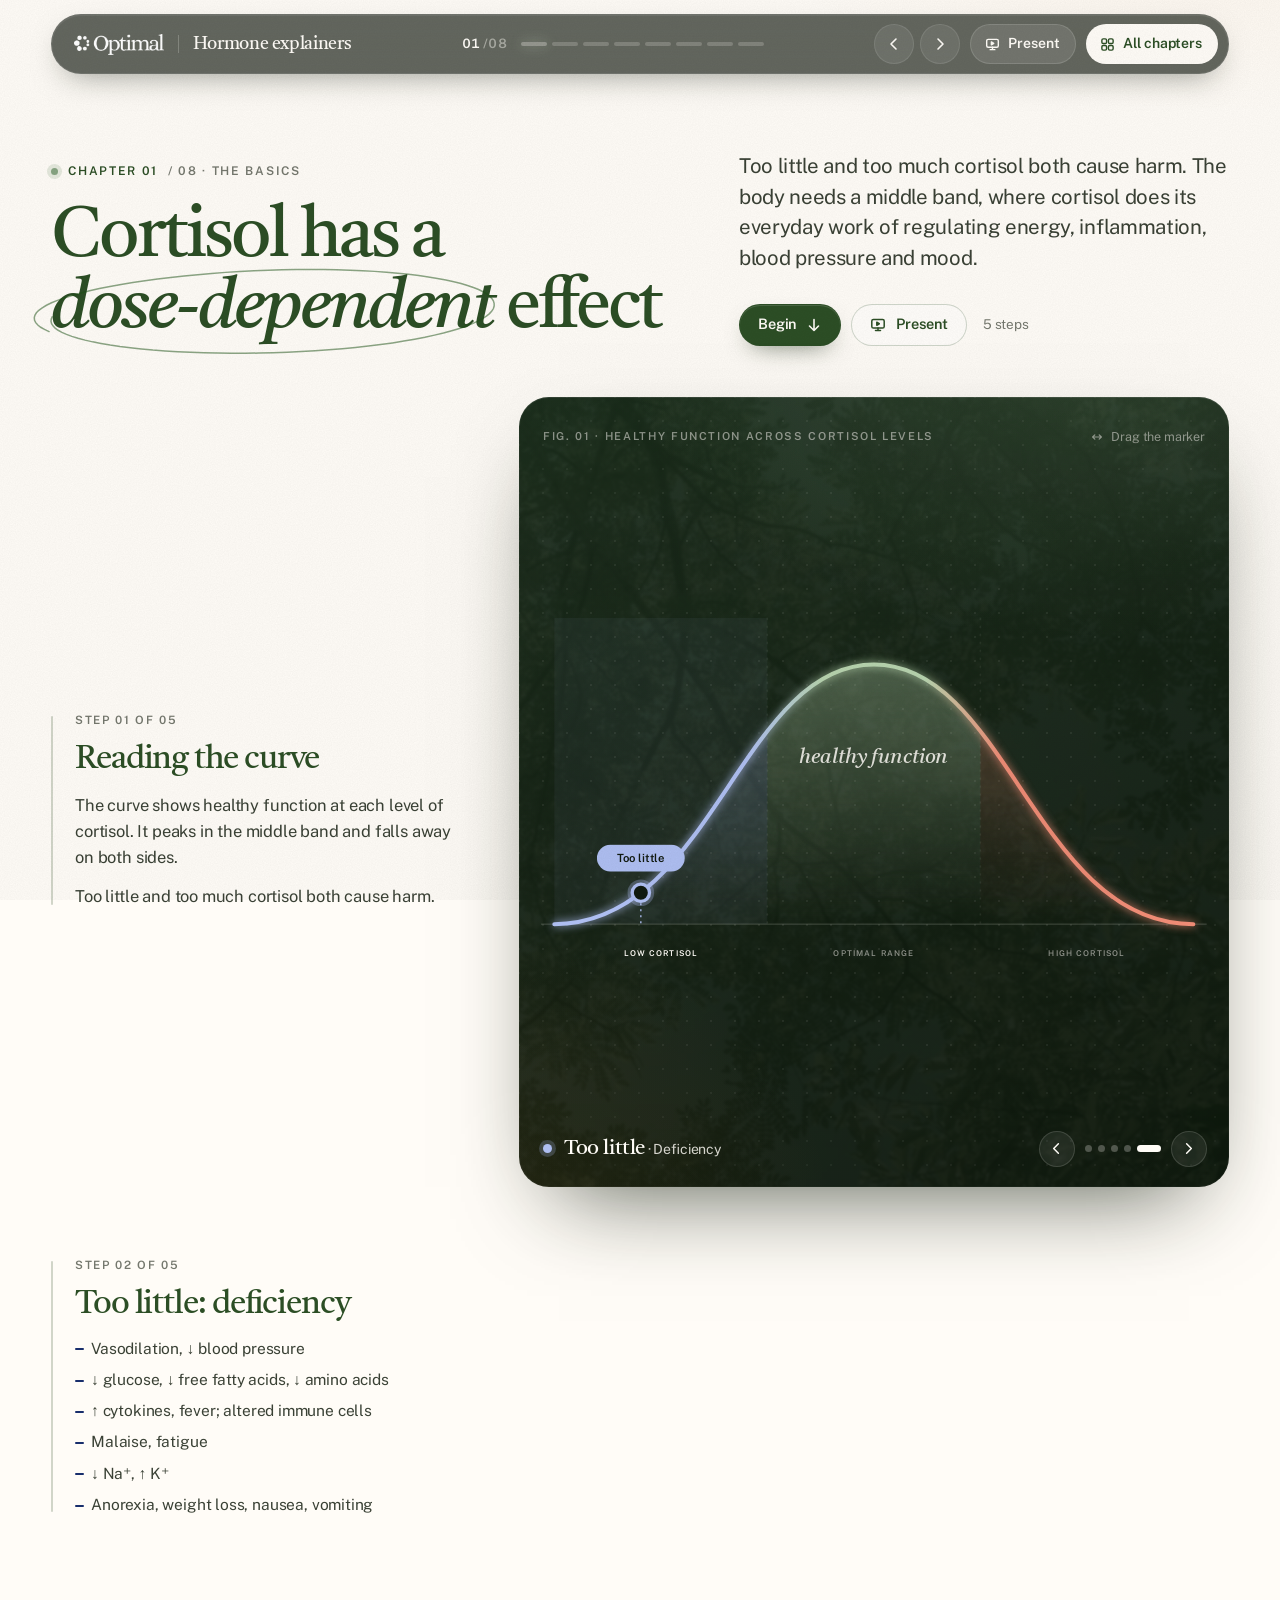
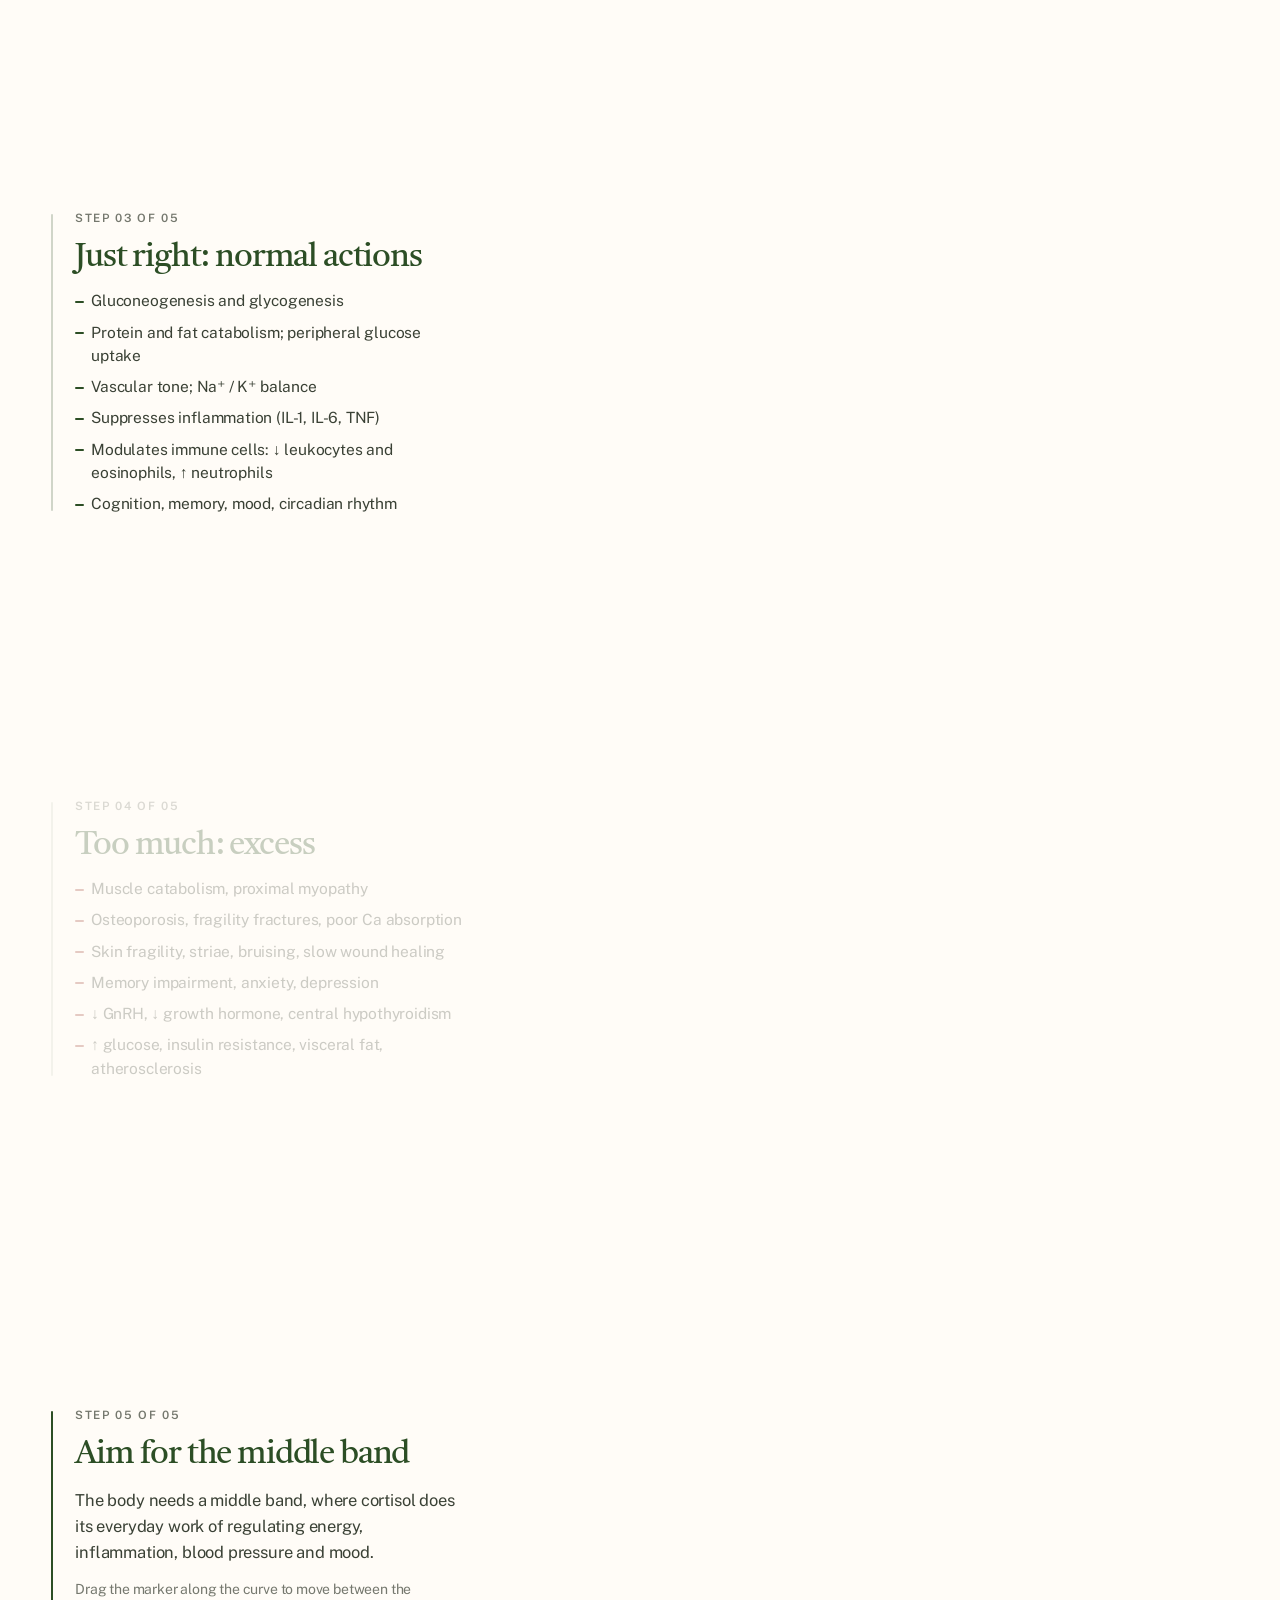
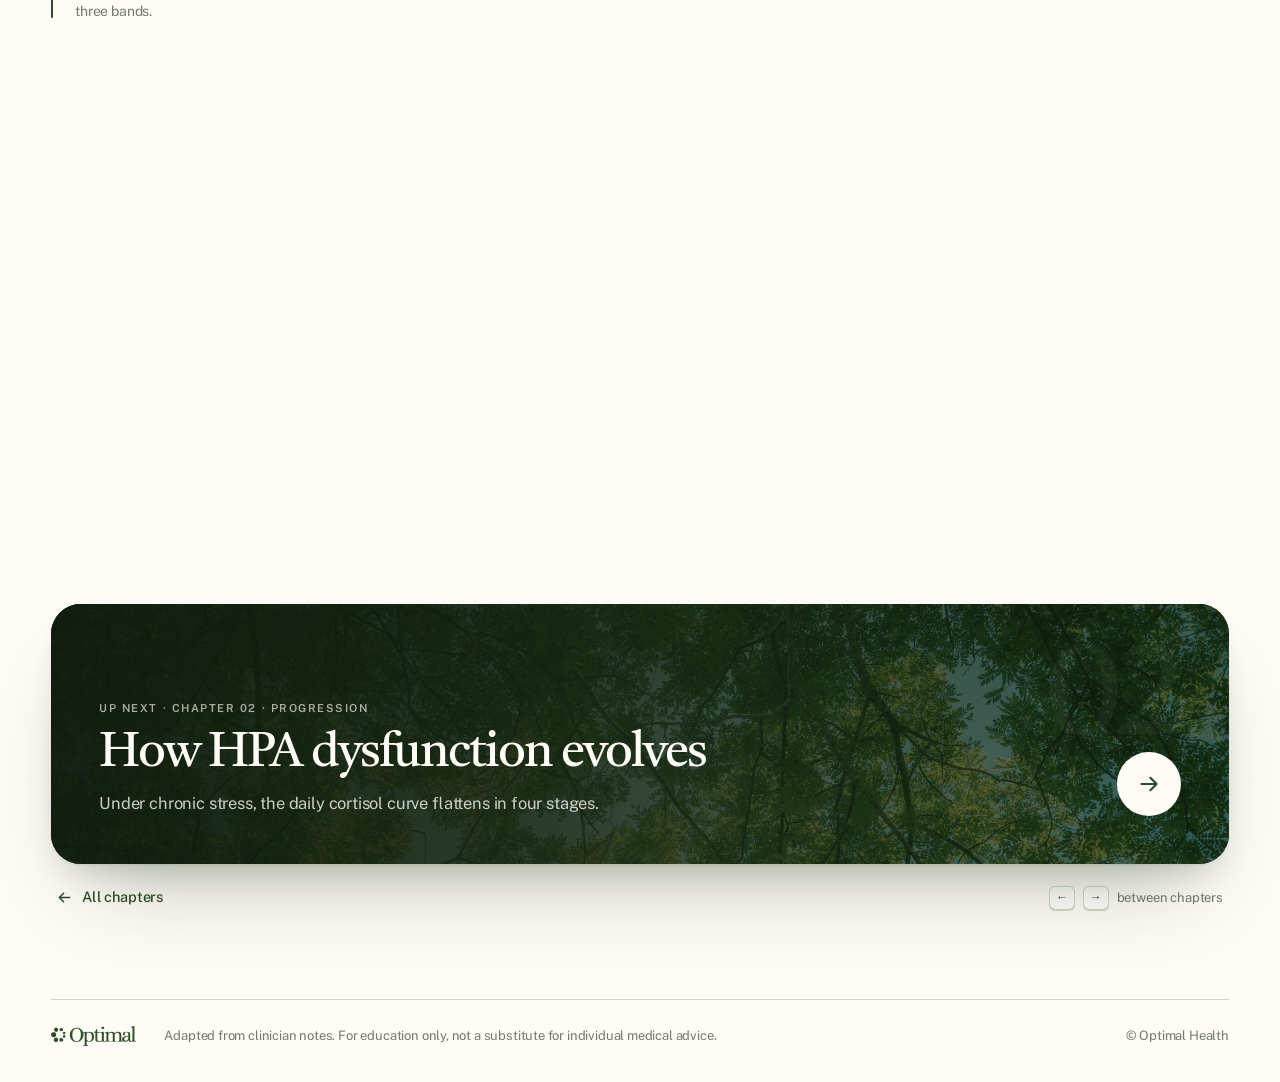
==== commit eaba8f0f: "Shorten Present-mode chapter label so it fits beside Exit Co-Authored-By: Claude Opus 5.5 <noreply@a" ====
--- a/01-dose-response.html
+++ b/01-dose-response.html
@@ -107,7 +107,7 @@
   </div>
 
   <div class="steps">
-    <div class="present-top"><img src="assets/img/optimal-wordmark-green.png" alt="Optimal"><span class="pt-label">Chapter 01 · The basics</span><button class="present-close" type="button" data-present-exit><svg viewBox="0 0 16 16" fill="none" stroke="currentColor" stroke-width="1.6" stroke-linecap="round"><path d="M4 4l8 8M12 4l-8 8"/></svg>Exit<kbd>Esc</kbd></button></div>
+    <div class="present-top"><img src="assets/img/optimal-wordmark-green.png" alt="Optimal"><span class="pt-label">01 · The basics</span><button class="present-close" type="button" data-present-exit><svg viewBox="0 0 16 16" fill="none" stroke="currentColor" stroke-width="1.6" stroke-linecap="round"><path d="M4 4l8 8M12 4l-8 8"/></svg>Exit<kbd>Esc</kbd></button></div>
 
     <article class="step"><div class="step-inner">
       <span class="step-n"></span>
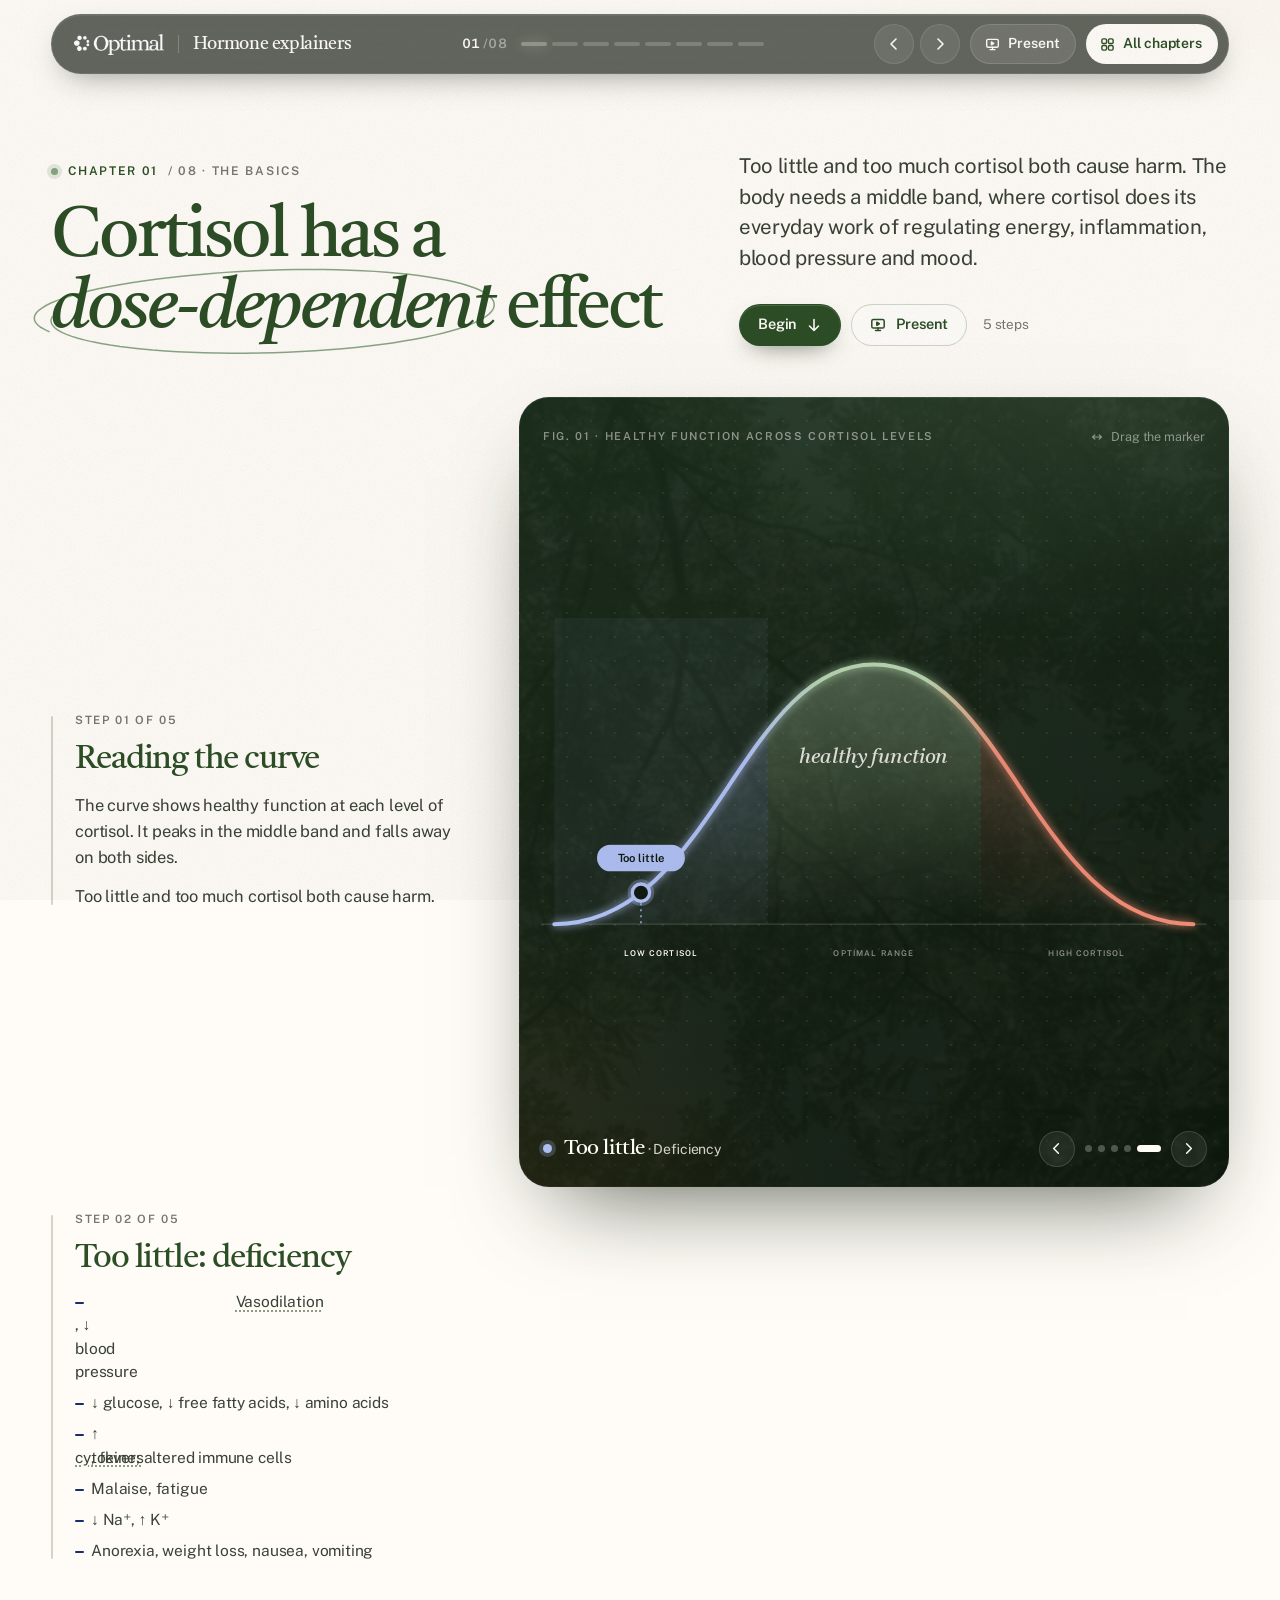
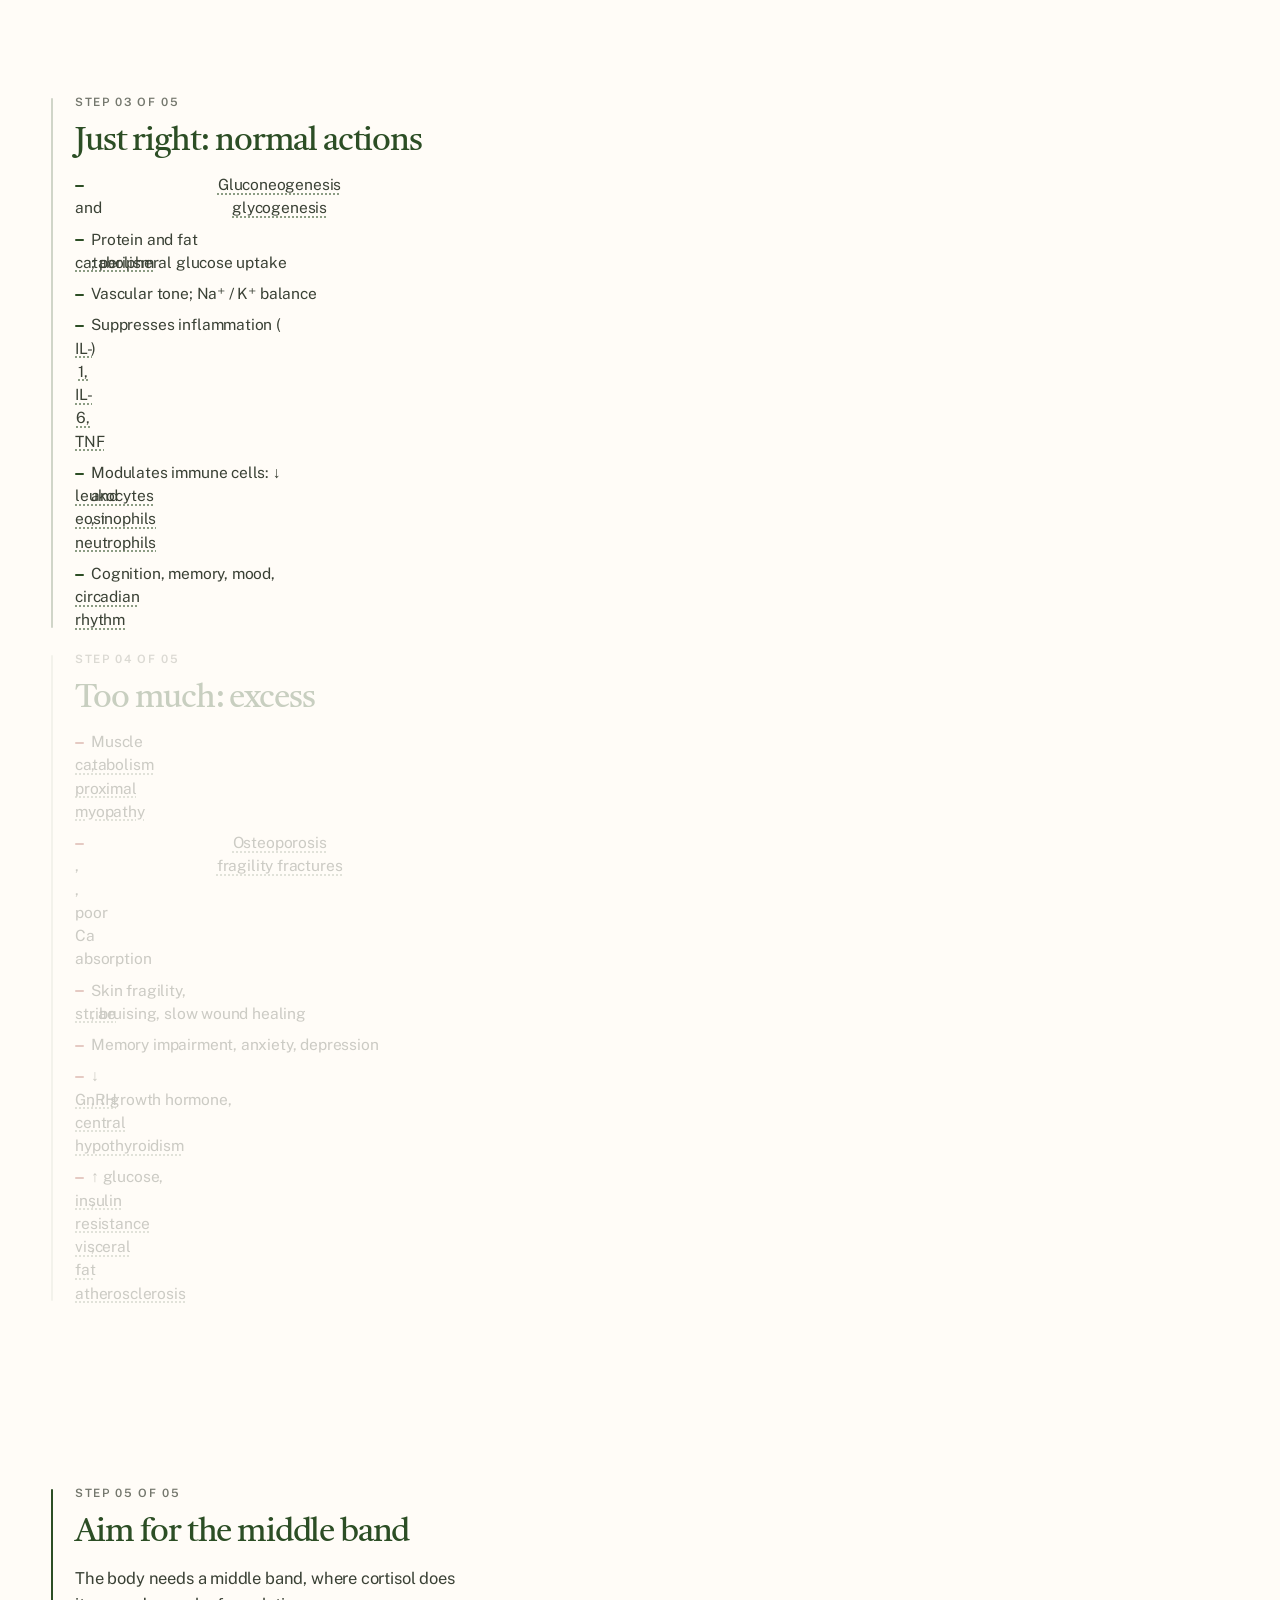
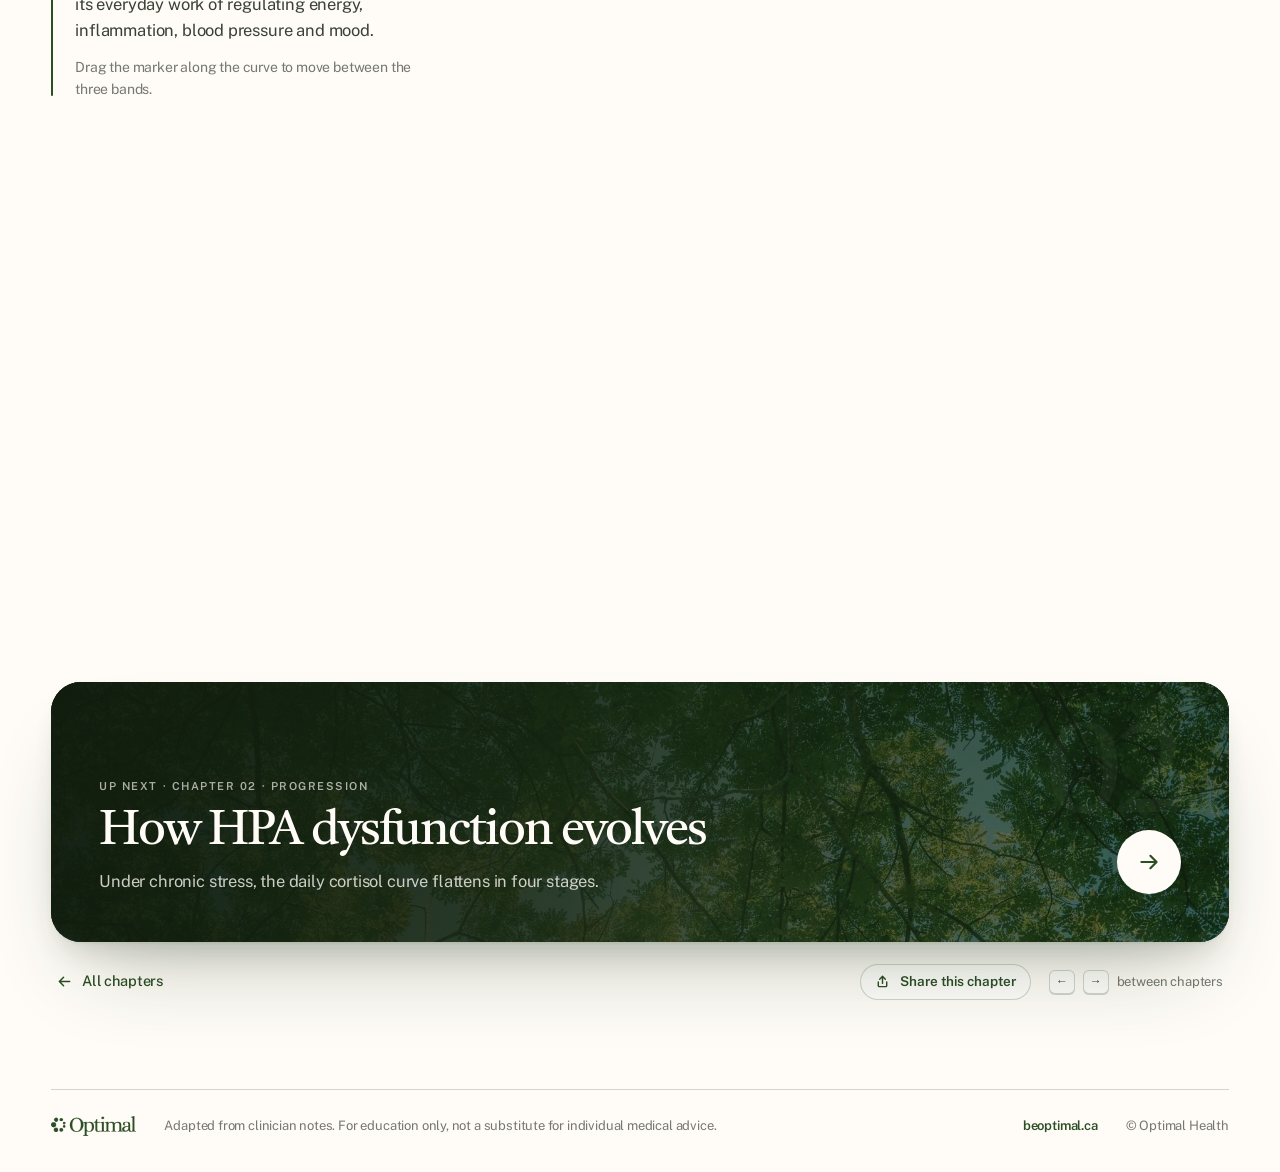
==== commit 933c239d: "UX polish: glossary, chapter menu, progress, presenter aids, mobile fixes - Inline glossary: first u" ====
--- a/01-dose-response.html
+++ b/01-dose-response.html
@@ -5,15 +5,26 @@
 <meta name="viewport" content="width=device-width, initial-scale=1">
 <title>Cortisol has a dose-dependent effect · Hormone Explainers</title>
 <meta name="description" content="Too little and too much cortisol both cause harm. The body needs a middle band. Chapter 01 of 08.">
+<link rel="canonical" href="https://optimal-research-team.github.io/hormone-explainers/01-dose-response.html">
+<link rel="apple-touch-icon" href="assets/img/apple-touch-icon.png">
+<meta property="og:type" content="website">
+<meta property="og:site_name" content="Optimal · Hormone Explainers">
+<meta property="og:title" content="Cortisol has a dose-dependent effect · Hormone Explainers">
+<meta property="og:description" content="Too little and too much cortisol both cause harm. The body needs a middle band. Chapter 01 of 08.">
+<meta property="og:url" content="https://optimal-research-team.github.io/hormone-explainers/01-dose-response.html">
+<meta property="og:image" content="https://optimal-research-team.github.io/hormone-explainers/assets/og/01.jpg">
+<meta property="og:image:width" content="1200">
+<meta property="og:image:height" content="630">
+<meta name="twitter:card" content="summary_large_image">
 <meta name="theme-color" content="#FFFCF7">
 <link rel="icon" href="assets/img/symbol-green.png">
-<script>document.documentElement.classList.add('js');if(/[?&]still/.test(location.search))document.documentElement.classList.add('still')</script>
+<script>document.documentElement.classList.add('js');if(/[?&]still/.test(location.search))document.documentElement.classList.add('still');if(/[?&]og/.test(location.search))document.documentElement.classList.add('og')</script>
 <link rel="preconnect" href="https://fonts.googleapis.com">
 <link rel="preconnect" href="https://fonts.gstatic.com" crossorigin>
 <link href="https://fonts.googleapis.com/css2?family=Castoro:ital@0;1&family=Public+Sans:ital,wght@0,300..700;1,400..500&display=swap" rel="stylesheet">
 <link rel="stylesheet" href="assets/css/site.css">
 <style>
-#doseSvg { cursor: ew-resize; touch-action: none; }
+#doseSvg { cursor: ew-resize; touch-action: pan-y; }
 #doseSvg:focus-visible { outline: none; }
 #doseSvg:focus-visible .mk-dot { stroke-width: 6; }
 .zband { transition: opacity .5s var(--ease); }
@@ -23,7 +34,7 @@
 .mk-tag rect { transition: fill .4s var(--ease); }
 .zlab { transition: fill .4s var(--ease); }
 .zlab.on { fill: var(--cream); }
-@media (max-width: 640px) { .zlab, .peak-l { display: none; } }
+@media (max-width: 640px) { .zlab, .peak-l, .mk-tag { display: none; } }
 </style>
 </head>
 <body data-chapter="1">
@@ -166,6 +177,7 @@
 
 <div id="end"></div>
 <div id="foot"></div>
+<script src="assets/js/glossary.js"></script>
 <script src="assets/js/site.js"></script>
 <script>
 (function () {
@@ -214,6 +226,7 @@
   svg.addEventListener('pointerdown', function (e) { dragging = true; glide++; svg.setPointerCapture(e.pointerId); place(toSvgX(e.clientX)); });
   svg.addEventListener('pointermove', function (e) { if (dragging) place(toSvgX(e.clientX)); });
   svg.addEventListener('pointerup', function () { dragging = false; });
+  svg.addEventListener('pointercancel', function () { dragging = false; });
   svg.addEventListener('keydown', function (e) {
     if (e.key === 'ArrowRight' || e.key === 'ArrowUp') { e.preventDefault(); glide++; place(x + 24); }
     if (e.key === 'ArrowLeft' || e.key === 'ArrowDown') { e.preventDefault(); glide++; place(x - 24); }
--- a/assets/css/site.css
+++ b/assets/css/site.css
@@ -63,7 +63,8 @@
 
 /* ---------- base ---------- */
 *, *::before, *::after { box-sizing: border-box; }
-html { -webkit-text-size-adjust: 100%; }
+html { -webkit-text-size-adjust: 100%; scroll-behavior: smooth; }
+@media (prefers-reduced-motion: reduce) { html { scroll-behavior: auto; } }
 body {
   margin: 0; min-height: 100vh;
   background:
@@ -206,8 +207,8 @@
   display: grid; grid-template-columns: minmax(0, .74fr) minmax(0, 1.26fr); grid-template-areas: "steps stage";
   gap: clamp(28px, 4vw, 64px); align-items: start;
 }
-.stage-col { grid-area: stage; position: sticky; top: var(--nav-h); height: calc(100vh - var(--nav-h) - 22px); min-height: 540px; max-height: 900px; }
-.steps { grid-area: steps; padding: 14vh 0 36vh; }
+.stage-col { grid-area: stage; min-width: 0; position: sticky; top: var(--nav-h); height: calc(100vh - var(--nav-h) - 22px); min-height: 540px; max-height: 900px; }
+.steps { grid-area: steps; min-width: 0; padding: 14vh 0 36vh; }
 .step { min-height: 64vh; display: flex; flex-direction: column; justify-content: center; opacity: .26; transition: opacity .5s var(--ease); cursor: default; }
 .step.is-active { opacity: 1; }
 .step-inner { position: relative; padding-left: 24px; }
@@ -240,17 +241,17 @@
     linear-gradient(165deg, #1B2E1C 0%, #111D10 62%, #0D170C 100%);
   box-shadow: 0 40px 90px -40px rgba(17, 28, 14, .75), inset 0 1px 0 rgba(255, 255, 255, .07), inset 0 0 0 1px rgba(255, 255, 255, .04);
 }
-.stage::before { content: ""; position: absolute; inset: 0; z-index: -2; background: url("../img/canopy-portrait.jpg") center / cover; opacity: .08; filter: saturate(.3) blur(1px); }
+.stage::before { content: ""; position: absolute; inset: 0; z-index: -2; background: url("../img/canopy-portrait.jpg") center / cover; background-image: image-set(url("../img/canopy-texture.webp") type("image/webp"), url("../img/canopy-portrait.jpg") type("image/jpeg")); opacity: .08; filter: saturate(.3) blur(1px); }
 .stage::after { content: ""; position: absolute; inset: 0; z-index: -1; background-image: radial-gradient(rgba(255, 252, 247, .07) 1px, transparent 1.3px); background-size: 24px 24px; background-position: 12px 12px; -webkit-mask-image: radial-gradient(120% 90% at 50% 45%, #000 40%, transparent 100%); mask-image: radial-gradient(120% 90% at 50% 45%, #000 40%, transparent 100%); }
 .stage-head { position: relative; z-index: 2; display: flex; align-items: center; justify-content: space-between; gap: 12px; flex-wrap: wrap; padding: 22px 24px 0; min-height: 58px; }
 .stage-label { font-size: 11px; font-weight: 600; letter-spacing: .15em; text-transform: uppercase; color: var(--l-dim); }
-.stage-canvas { --cpx: 22px; --cpy: 6px; position: relative; flex: 1; min-height: 0; }
+.stage-canvas { --cpx: 22px; --cpy: 6px; position: relative; flex: 1; min-height: 0; min-width: 0; }
 .stage-canvas > svg, .stage-canvas > .scene { position: absolute; left: var(--cpx); top: var(--cpy); width: calc(100% - 2 * var(--cpx)); height: calc(100% - 2 * var(--cpy)); overflow: visible; }
 .stage-foot { position: relative; z-index: 2; display: flex; align-items: center; justify-content: space-between; gap: 16px; padding: 4px 22px 20px 24px; min-height: 58px; }
 .readout { display: flex; align-items: center; gap: 12px; min-width: 0; font-size: 14px; color: rgba(255, 252, 247, .82); }
 .readout .d { width: 9px; height: 9px; border-radius: 50%; flex: none; background: var(--rc, var(--l-sage)); box-shadow: 0 0 0 4px color-mix(in srgb, var(--rc, var(--l-sage)) 22%, transparent); transition: background .4s var(--ease), box-shadow .4s var(--ease); }
 .readout b { font-family: var(--display); font-weight: 400; font-size: 1.3rem; letter-spacing: -.02em; color: var(--cream); }
-.stepper { display: flex; align-items: center; gap: 10px; flex: none; }
+.stepper { display: flex; align-items: center; gap: 10px; flex: none; margin-left: auto; }
 .dots { display: flex; align-items: center; gap: 6px; }
 .dots button { appearance: none; border: 0; padding: 0; width: 7px; height: 7px; border-radius: 4px; background: rgba(255, 252, 247, .26); cursor: pointer; transition: width .35s var(--ease), background .35s var(--ease); }
 .dots button:hover { background: rgba(255, 252, 247, .55); }
@@ -291,7 +292,8 @@
 body.present .nav-wrap, body.present .chapter-head, body.present #end, body.present #foot, body.present .after { display: none; }
 body.present .page { padding: 0; }
 body.present .story { position: fixed; inset: 0; z-index: 120; max-width: none; margin: 0; padding: 26px; gap: 34px; background: var(--cream); align-items: stretch; grid-template-columns: minmax(0, .66fr) minmax(0, 1.34fr); }
-body.present .steps { padding: 20px 0 20px 18px; display: flex; flex-direction: column; justify-content: center; }
+body.present .steps { padding: 84px 0 20px 18px; display: flex; flex-direction: column; justify-content: safe center; overflow-y: auto; scrollbar-width: none; }
+body.present .steps::-webkit-scrollbar { display: none; }
 body.present .step { display: none; min-height: 0; opacity: 1; }
 body.present .step.is-active { display: flex; animation: hx-rise .55s var(--ease) both; }
 body.present .step h2 { font-size: clamp(2.2rem, 1.2rem + 2.2vw, 3.6rem); }
@@ -307,7 +309,7 @@
 /* ---------- chapter end ---------- */
 .end { max-width: var(--maxw); margin: clamp(40px, 6vw, 80px) auto 0; padding: 0 var(--pad); }
 .next-card { position: relative; overflow: hidden; isolation: isolate; display: grid; grid-template-columns: minmax(0, 1fr) auto; align-items: end; gap: 24px; min-height: 260px; padding: clamp(26px, 4vw, 48px); border-radius: var(--r-xl); color: var(--cream); background: var(--forest-deep); box-shadow: var(--shadow-3); }
-.next-card::before { content: ""; position: absolute; inset: 0; z-index: -2; background: url("../img/canopy-wide.jpg") center 30% / cover no-repeat; transform: scale(1.02); transition: transform 1.2s var(--ease); }
+.next-card::before { content: ""; position: absolute; inset: 0; z-index: -2; background: url("../img/canopy-wide.jpg") center 40% / cover no-repeat; background-image: var(--cover, image-set(url("../img/canopy-wide.webp") type("image/webp"), url("../img/canopy-wide.jpg") type("image/jpeg"))); transform: scale(1.02); transition: transform 1.2s var(--ease); }
 .next-card::after { content: ""; position: absolute; inset: 0; z-index: -1; background: linear-gradient(100deg, rgba(17, 28, 14, .95) 0%, rgba(22, 38, 18, .86) 45%, rgba(28, 49, 24, .45) 100%); }
 .next-card:hover::before { transform: scale(1.07); }
 .next-copy { display: grid; gap: 12px; max-width: 760px; }
@@ -330,10 +332,103 @@
 .foot-inner img { height: 20px; width: auto; }
 .foot-inner p { margin: 0; flex: 1; min-width: 260px; }
 
+/* ---------- skip link ---------- */
+.skip { position: fixed; left: 16px; top: -60px; z-index: 400; padding: 10px 16px; border-radius: 10px; background: var(--forest); color: var(--cream); font-size: 14px; font-weight: 600; transition: top .2s var(--ease); }
+.skip:focus { top: 12px; }
+.story { scroll-margin-top: 84px; }
+
+/* ---------- chapter menu ---------- */
+.cmenu {
+  position: fixed; z-index: 90; top: 84px; right: max(var(--pad), calc((100vw - var(--maxw)) / 2 + 10px));
+  width: min(420px, calc(100vw - 20px)); max-height: calc(100vh - 100px); overflow: auto;
+  padding: 10px; border-radius: 22px; color: var(--cream);
+  background: rgba(30, 36, 28, .9); -webkit-backdrop-filter: blur(22px) saturate(1.5); backdrop-filter: blur(22px) saturate(1.5);
+  border: 1px solid rgba(255, 255, 255, .1); box-shadow: 0 30px 70px -24px rgba(0, 0, 0, .55);
+  opacity: 0; transform: translateY(-8px) scale(.98); transform-origin: top right;
+  transition: opacity .22s var(--ease), transform .22s var(--ease);
+}
+.cmenu.open { opacity: 1; transform: none; }
+.cmenu-head { display: flex; align-items: center; justify-content: space-between; padding: 8px 10px 10px; }
+.cmenu-head .label { color: rgba(255, 252, 247, .55); }
+.cmenu-head a { font-size: 13px; font-weight: 600; color: var(--sage-2); }
+.cmenu-head a:hover { text-decoration: underline; text-underline-offset: 3px; }
+.cmenu-list { list-style: none; margin: 0; padding: 0; display: grid; gap: 2px; }
+.cm { display: grid; grid-template-columns: 34px 1fr auto; align-items: center; gap: 12px; padding: 10px 12px; border-radius: 14px; transition: background .2s var(--ease); }
+.cm:hover, .cm:focus-visible { background: rgba(255, 252, 247, .08); outline: none; }
+.cm.is-current { background: rgba(255, 252, 247, .1); }
+.cm-n { font-family: var(--display); font-size: 1.15rem; color: rgba(255, 252, 247, .5); }
+.cm-t { display: grid; gap: 1px; min-width: 0; }
+.cm-t b { font-family: var(--display); font-weight: 400; font-size: 1.08rem; letter-spacing: -.015em; line-height: 1.2; }
+.cm-t small { font-size: 11.5px; letter-spacing: .02em; color: rgba(255, 252, 247, .5); }
+.cm-s { flex: none; }
+.cm-s.now { font-size: 11px; font-weight: 600; letter-spacing: .06em; text-transform: uppercase; padding: 4px 8px; border-radius: 999px; background: var(--sage-2); color: var(--forest-night); }
+.cm-s.ok { width: 22px; height: 22px; border-radius: 50%; display: grid; place-items: center; background: rgba(183, 211, 174, .18); color: var(--l-sage); }
+.cm-s.ok svg { width: 13px; height: 13px; }
+.cm-s.seen { width: 7px; height: 7px; border-radius: 50%; background: rgba(255, 252, 247, .45); margin-right: 8px; }
+.cmenu-foot { display: flex; align-items: center; justify-content: space-between; gap: 10px; flex-wrap: wrap; margin-top: 8px; padding: 12px 10px 6px; border-top: 1px solid rgba(255, 252, 247, .1); font-size: 12.5px; color: rgba(255, 252, 247, .55); }
+.cmenu-present { display: inline-flex; align-items: center; gap: 7px; height: 32px; padding: 0 12px; border-radius: 999px; border: 1px solid rgba(255, 252, 247, .18); background: rgba(255, 252, 247, .08); color: var(--cream); font-size: 12.5px; font-weight: 600; cursor: pointer; }
+.cmenu-present svg { width: 14px; height: 14px; }
+.cmenu-present:hover { background: rgba(255, 252, 247, .16); }
+.nav-cta[aria-expanded="true"] { background: var(--sage-2); color: var(--forest-night); }
+
+/* ---------- glossary ---------- */
+.term { appearance: none; border: 0; padding: 0; margin: 0; background: none; font: inherit; color: inherit; letter-spacing: inherit; cursor: help; text-decoration: underline dotted rgba(44, 78, 37, .55); text-decoration-thickness: 1.5px; text-underline-offset: 3px; border-radius: 3px; transition: background .2s var(--ease), text-decoration-color .2s var(--ease); }
+.term:hover, .term[aria-expanded="true"] { background: var(--sage-wash); text-decoration-color: var(--forest); }
+.term:focus-visible { outline: 2px solid var(--forest); outline-offset: 2px; }
+.gtip {
+  position: fixed; z-index: 250; width: min(320px, calc(100vw - 24px)); padding: 13px 15px 14px; border-radius: 14px;
+  background: var(--forest-night); color: var(--cream); box-shadow: 0 18px 40px -16px rgba(0, 0, 0, .55);
+  font-size: 14px; line-height: 1.5; opacity: 0; transform: translateY(4px); transition: opacity .18s var(--ease), transform .18s var(--ease); pointer-events: none;
+}
+.gtip.on { opacity: 1; transform: none; }
+.gtip::before { content: ""; position: absolute; top: -5px; left: var(--ax, 50%); width: 10px; height: 10px; margin-left: -5px; background: inherit; transform: rotate(45deg); border-radius: 2px; }
+.gtip.above::before { top: auto; bottom: -5px; }
+.gtip b { display: block; font-family: var(--display); font-weight: 400; font-size: 1.05rem; letter-spacing: -.01em; color: var(--sage-2); margin-bottom: 3px; }
+body.present .gtip { font-size: 16px; width: min(380px, calc(100vw - 24px)); }
+
+/* ---------- chapter cover photograph ---------- */
+.chapter-head.has-cover { grid-template-columns: minmax(0, 1.08fr) minmax(0, .92fr); align-items: center; }
+.chapter-head.has-cover .lede { margin-top: 24px; }
+.head-cover { position: relative; margin: 0; border-radius: 28px; overflow: hidden; aspect-ratio: 4 / 3; box-shadow: var(--shadow-3); background: var(--forest-deep); }
+.head-cover img { width: 100%; height: 100%; object-fit: cover; }
+.head-cover figcaption { position: absolute; left: 16px; bottom: 16px; }
+
+/* ---------- end row, footer ---------- */
+.end-tools { display: inline-flex; align-items: center; gap: 18px; flex-wrap: wrap; }
+.end-link.share { appearance: none; border: 1px solid var(--line-2); background: var(--card); height: 36px; padding: 0 14px; border-radius: 999px; cursor: pointer; font: inherit; font-size: 13.5px; font-weight: 600; color: var(--forest); }
+.end-link.share:hover { text-decoration: none; border-color: var(--line-3); }
+.end-link.share.copied { background: var(--sage-wash); border-color: transparent; }
+.foot-link { font-weight: 600; color: var(--forest); }
+.foot-link:hover { text-decoration: underline; text-underline-offset: 3px; }
+
+/* ---------- landing: resume + progress ---------- */
+.resume { display: inline-flex; align-items: center; gap: 12px; margin-top: 22px; padding: 10px 16px 10px 12px; border-radius: 16px; background: rgba(255, 252, 247, .08); border: 1px solid rgba(255, 252, 247, .16); color: rgba(255, 252, 247, .8); font-size: 13.5px; line-height: 1.35; transition: background .2s var(--ease); }
+.resume:hover { background: rgba(255, 252, 247, .14); }
+.resume svg { width: 18px; height: 18px; flex: none; color: var(--l-sage); }
+.resume b { display: block; font-weight: 600; color: var(--cream); }
+.bstate { display: inline-flex; align-items: center; gap: 5px; height: 24px; padding: 0 9px; margin-left: auto; margin-right: 8px; border-radius: 999px; font-size: 11.5px; font-weight: 600; color: var(--ink-3); background: var(--linen); }
+.bstate.done { color: var(--forest); background: var(--sage-wash); }
+.bstate svg { width: 12px; height: 12px; }
+
+/* ---------- present mode extras ---------- */
+.ptoast { position: fixed; left: 50%; bottom: 26px; z-index: 300; display: flex; gap: 18px; padding: 12px 18px; border-radius: 999px; background: rgba(17, 28, 14, .92); color: rgba(255, 252, 247, .85); font-size: 13px; box-shadow: 0 20px 40px -18px rgba(0, 0, 0, .6); opacity: 0; transform: translate(-50%, 12px); pointer-events: none; transition: opacity .4s var(--ease), transform .4s var(--ease); }
+.ptoast.on { opacity: 1; transform: translate(-50%, 0); }
+.ptoast span { display: inline-flex; align-items: center; gap: 7px; white-space: nowrap; }
+.ptoast kbd { background: rgba(255, 252, 247, .1); border-color: rgba(255, 252, 247, .2); box-shadow: none; color: var(--cream); }
+body.present.idle, body.present.idle * { cursor: none !important; }
+.pnext { display: none; }
+body.present .pnext.on { display: grid; gap: 6px; margin-top: 34px; padding: 18px 20px; border-radius: 18px; background: var(--card); border: 1px solid var(--line); box-shadow: var(--shadow-1); max-width: 460px; animation: hx-rise .6s var(--ease) .2s both; }
+.pnext-t { font-family: var(--display); font-size: 1.25rem; line-height: 1.2; letter-spacing: -.02em; color: var(--forest); }
+.pnext-k { display: inline-flex; align-items: center; gap: 8px; font-size: 13px; color: var(--ink-3); }
+
+/* ---------- keyboard focus on diagram triggers ---------- */
+svg [data-t]:focus { outline: none; }
+svg [data-t]:focus-visible rect, svg [data-t]:focus-visible circle { stroke: var(--cream) !important; stroke-width: 3px !important; }
+
 /* ---------- responsive ---------- */
 @media (max-width: 1080px) { .nav-title { display: none; } }
 @media (max-width: 1000px) {
-  .chapter-head { grid-template-columns: 1fr; align-items: start; }
+  .chapter-head, .chapter-head.has-cover { grid-template-columns: 1fr; align-items: start; }
   .steps-nav { display: none; }
   .story { grid-template-columns: 1fr; grid-template-areas: "stage" "steps"; gap: 0; }
   .stage-col { top: 70px; height: 56vh; min-height: 340px; max-height: 540px; z-index: 5; }
@@ -361,15 +456,40 @@
   .stage-head { padding: 14px 14px 0; min-height: 48px; }
   .stage-canvas { --cpx: 10px; --cpy: 4px; }
   .stage-foot { padding: 2px 12px 12px 14px; min-height: 46px; }
-  .stage-foot .readout { display: none; }
-  .stage-foot { justify-content: flex-end; }
+  .stage-foot { gap: 10px; }
+  .stage-foot .readout { flex: 1; min-width: 0; font-size: 12.5px; gap: 8px; white-space: nowrap; overflow: hidden; }
+  .stage-foot .readout > span:last-child { overflow: hidden; text-overflow: ellipsis; }
+  .stage-foot .readout b { font-size: 1rem; }
+  .stage-foot .readout:has(.legend-row) { display: none; }
+  .stage-foot { justify-content: space-between; }
+  .dots button { width: 6px; height: 6px; }
+  .dots button[aria-current="step"] { width: 16px; }
+  .sbtn { width: 32px; height: 32px; }
   .stage-hint { display: none; }
   .next-card { grid-template-columns: 1fr; min-height: 0; }
   .next-go { width: 52px; height: 52px; }
   .head-meta { display: none; }
+  .end-tools .kbd-hint { display: none; }
+  .ptoast { display: none; }
+  .cmenu { top: 72px; right: 10px; }
 }
 
 @media (prefers-reduced-motion: reduce) {
   *, *::before, *::after { animation-duration: .01ms !important; animation-delay: 0s !important; animation-iteration-count: 1 !important; transition-duration: .01ms !important; transition-delay: 0s !important; }
 }
 html.still *, html.still *::before, html.still *::after { animation-duration: .01ms !important; animation-delay: 0s !important; animation-iteration-count: 1 !important; transition-duration: .01ms !important; transition-delay: 0s !important; }
+
+@media (max-height: 800px) and (min-width: 1001px) {
+  body.present .step h2 { font-size: clamp(1.9rem, 1rem + 1.8vw, 2.8rem); margin: 10px 0 12px; }
+  body.present .step p, body.present .step li, body.present .step dd { font-size: clamp(1rem, .85rem + .35vw, 1.15rem); }
+  body.present .step dl, body.present .step ul { gap: 8px; }
+}
+
+/* social-card capture mode (?og) */
+html.og .present-close, html.og .ptoast, html.og body::after, html.og .step, html.og .pnext { display: none !important; }
+.og-title { display: none; }
+html.og .og-title { display: grid; gap: 18px; align-content: center; height: 100%; padding: 0 10px 20px 8px; }
+html.og .og-title .label { color: var(--forest); font-size: 13px; }
+html.og .og-title b { font-family: var(--display); font-weight: 400; font-size: 3.4rem; line-height: 1.02; letter-spacing: -.04em; color: var(--forest); }
+html.og .og-title span.t { font-size: 1.2rem; color: var(--ink-2); line-height: 1.45; }
+html.og body.present .steps { justify-content: center; }
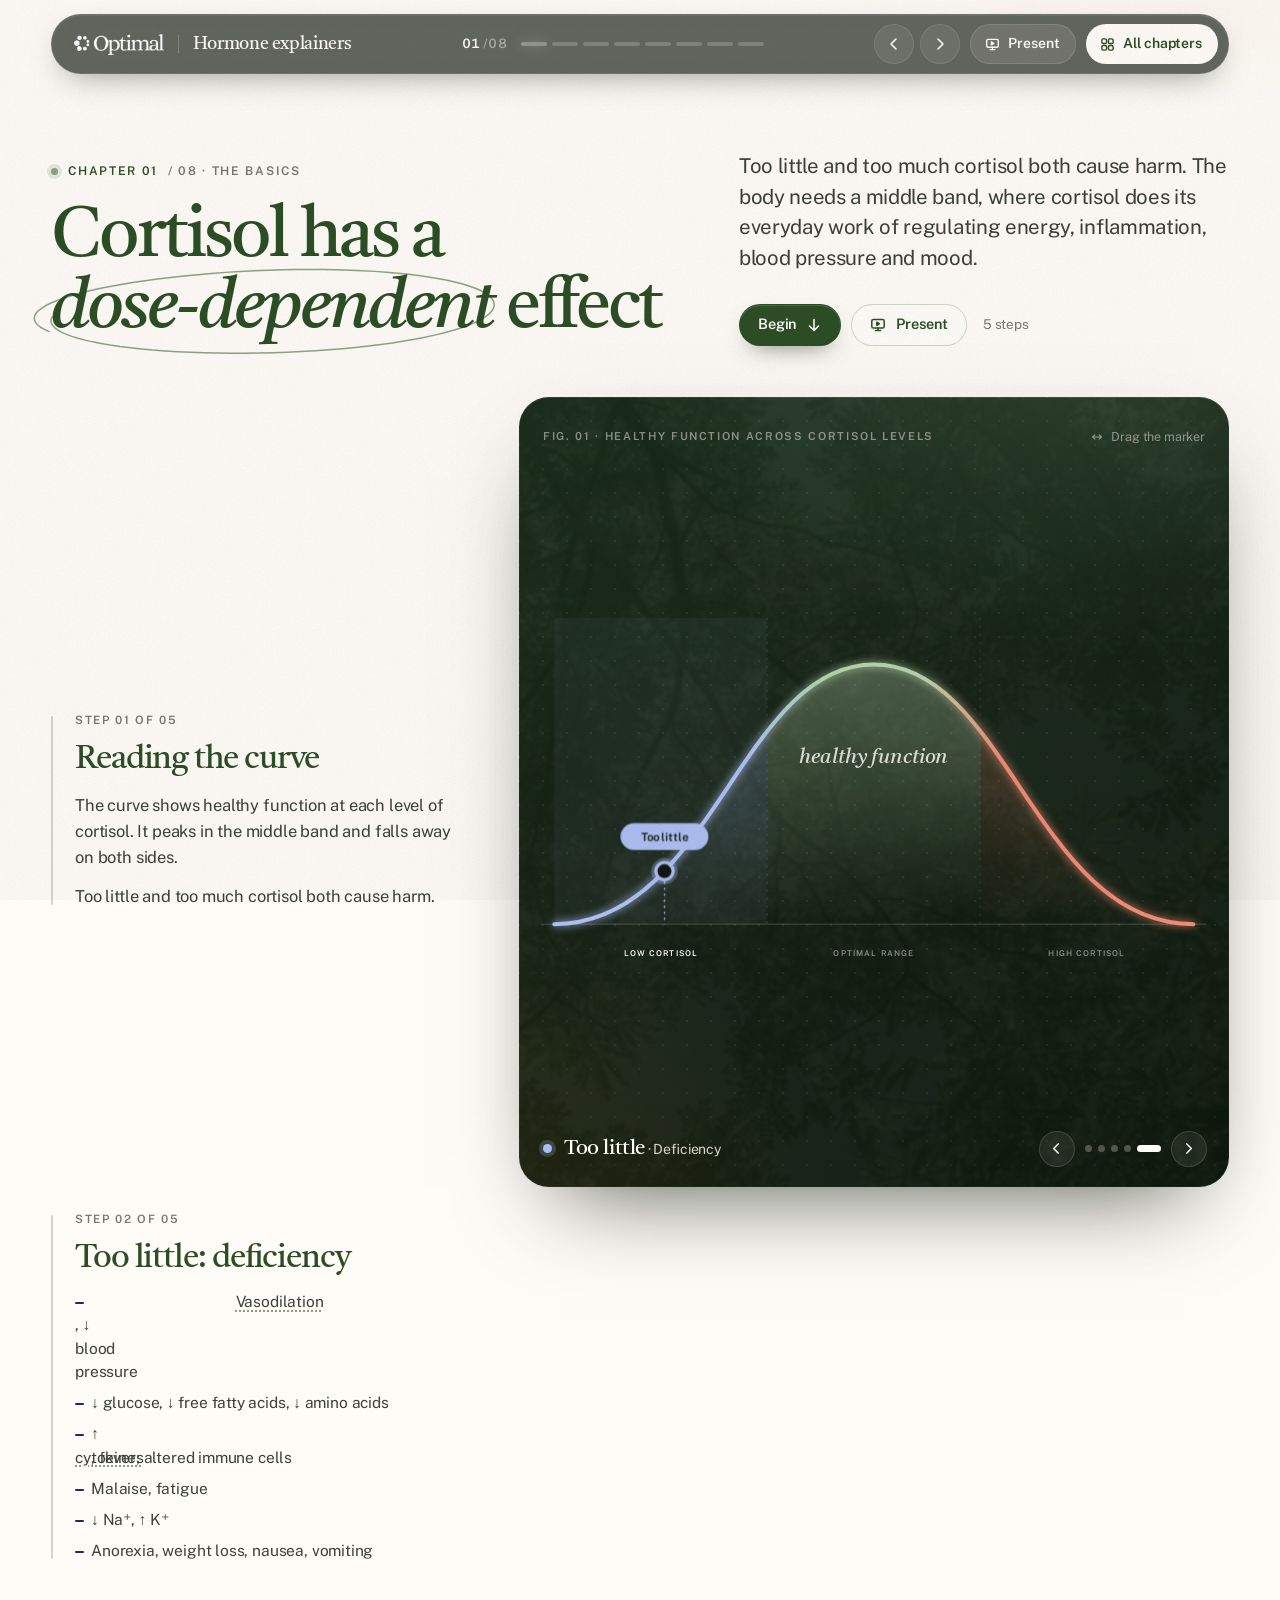
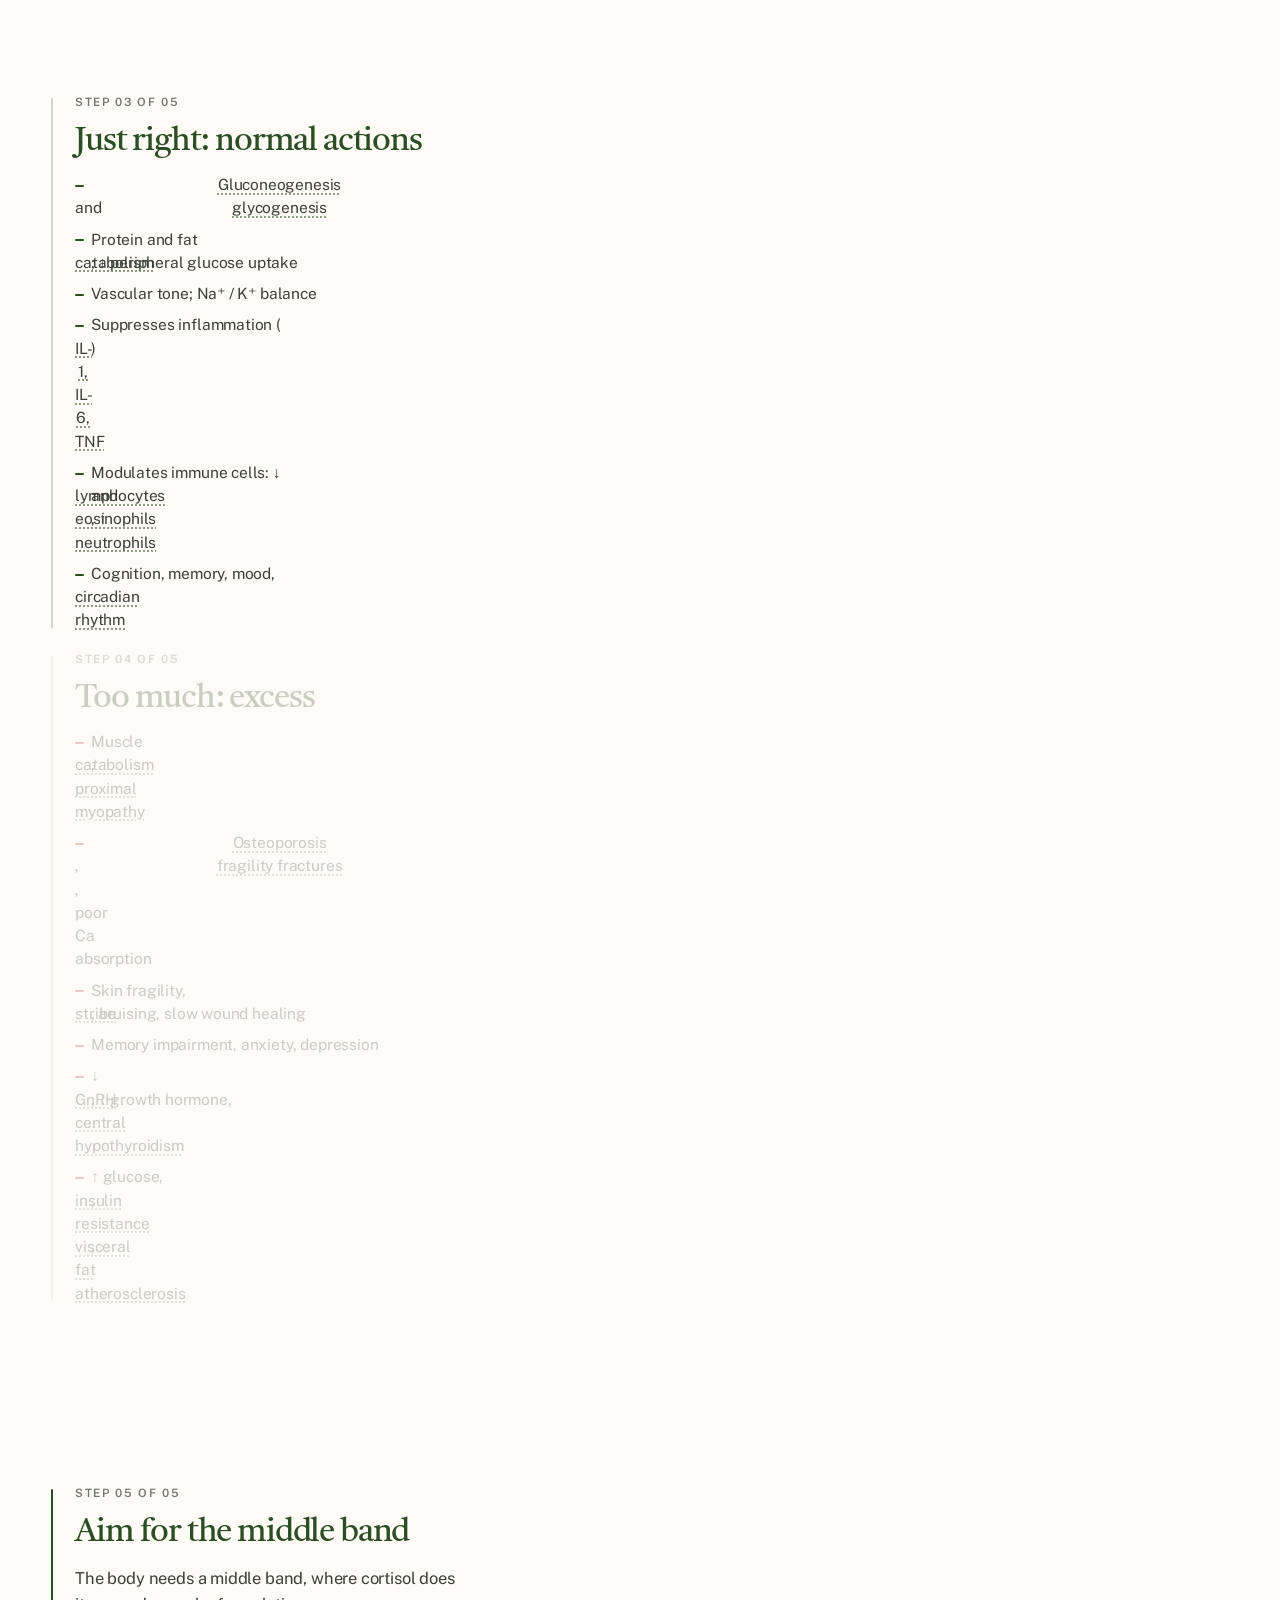
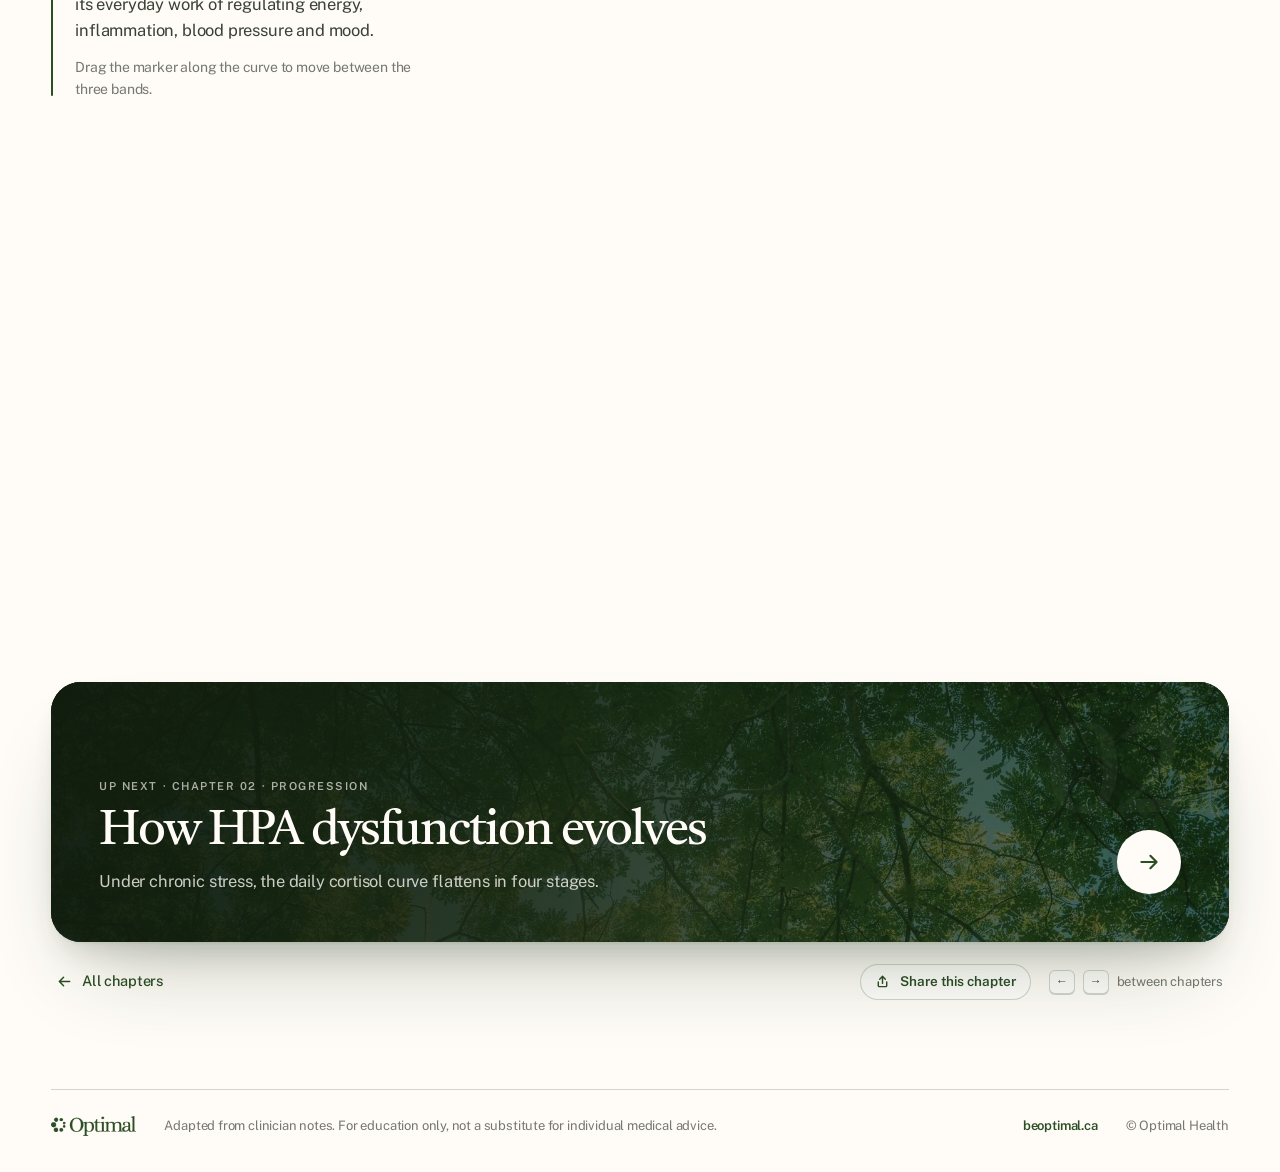
==== commit 1a7a4eb5: "Fix clinical content errors flagged in review - Ch01: cortisol decreases peripheral glucose uptake (" ====
--- a/01-dose-response.html
+++ b/01-dose-response.html
@@ -145,10 +145,10 @@
       <h2>Just right: normal actions</h2>
       <ul>
         <li>Gluconeogenesis and glycogenesis</li>
-        <li>Protein and fat catabolism; peripheral glucose uptake</li>
+        <li>Protein and fat catabolism; ↓ peripheral glucose uptake</li>
         <li>Vascular tone; Na⁺ / K⁺ balance</li>
         <li>Suppresses inflammation (IL-1, IL-6, TNF)</li>
-        <li>Modulates immune cells: ↓ leukocytes and eosinophils, ↑ neutrophils</li>
+        <li>Modulates immune cells: ↓ lymphocytes and eosinophils, ↑ neutrophils</li>
         <li>Cognition, memory, mood, circadian rhythm</li>
       </ul>
     </div></article>
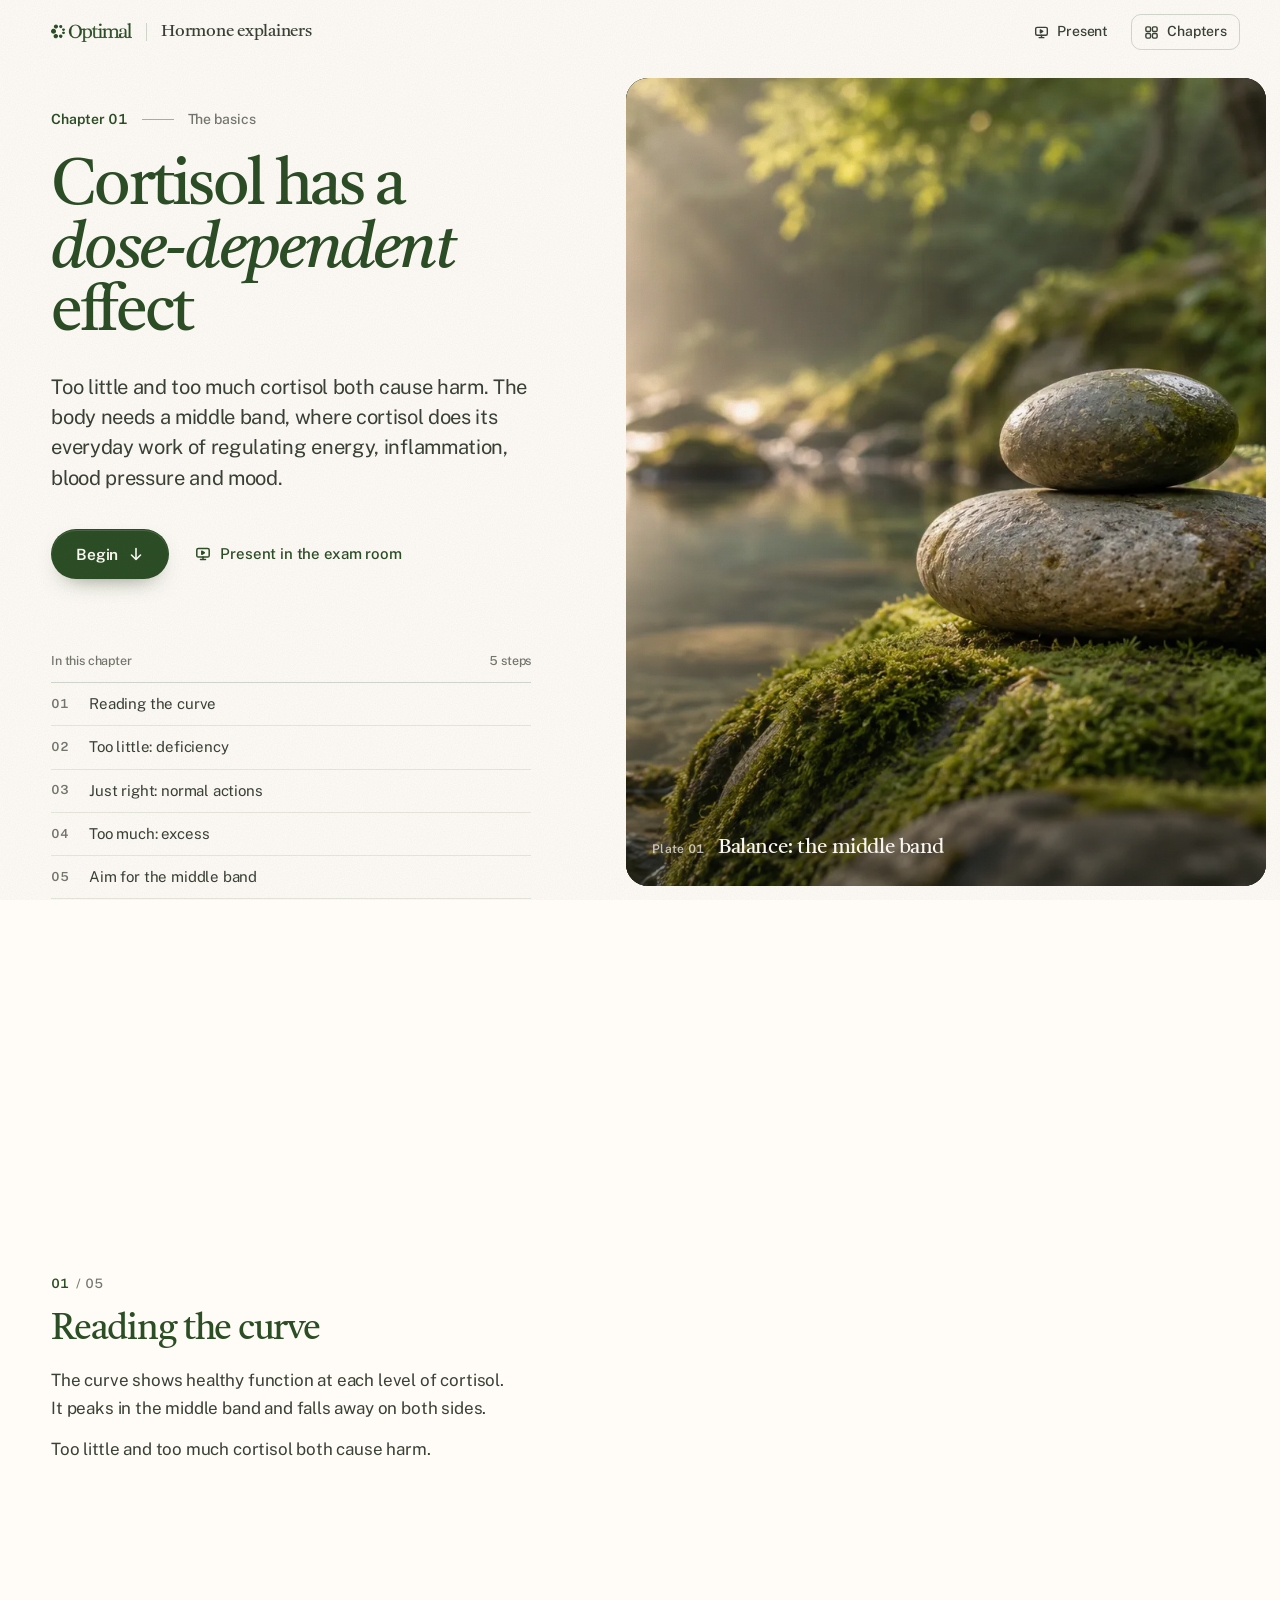
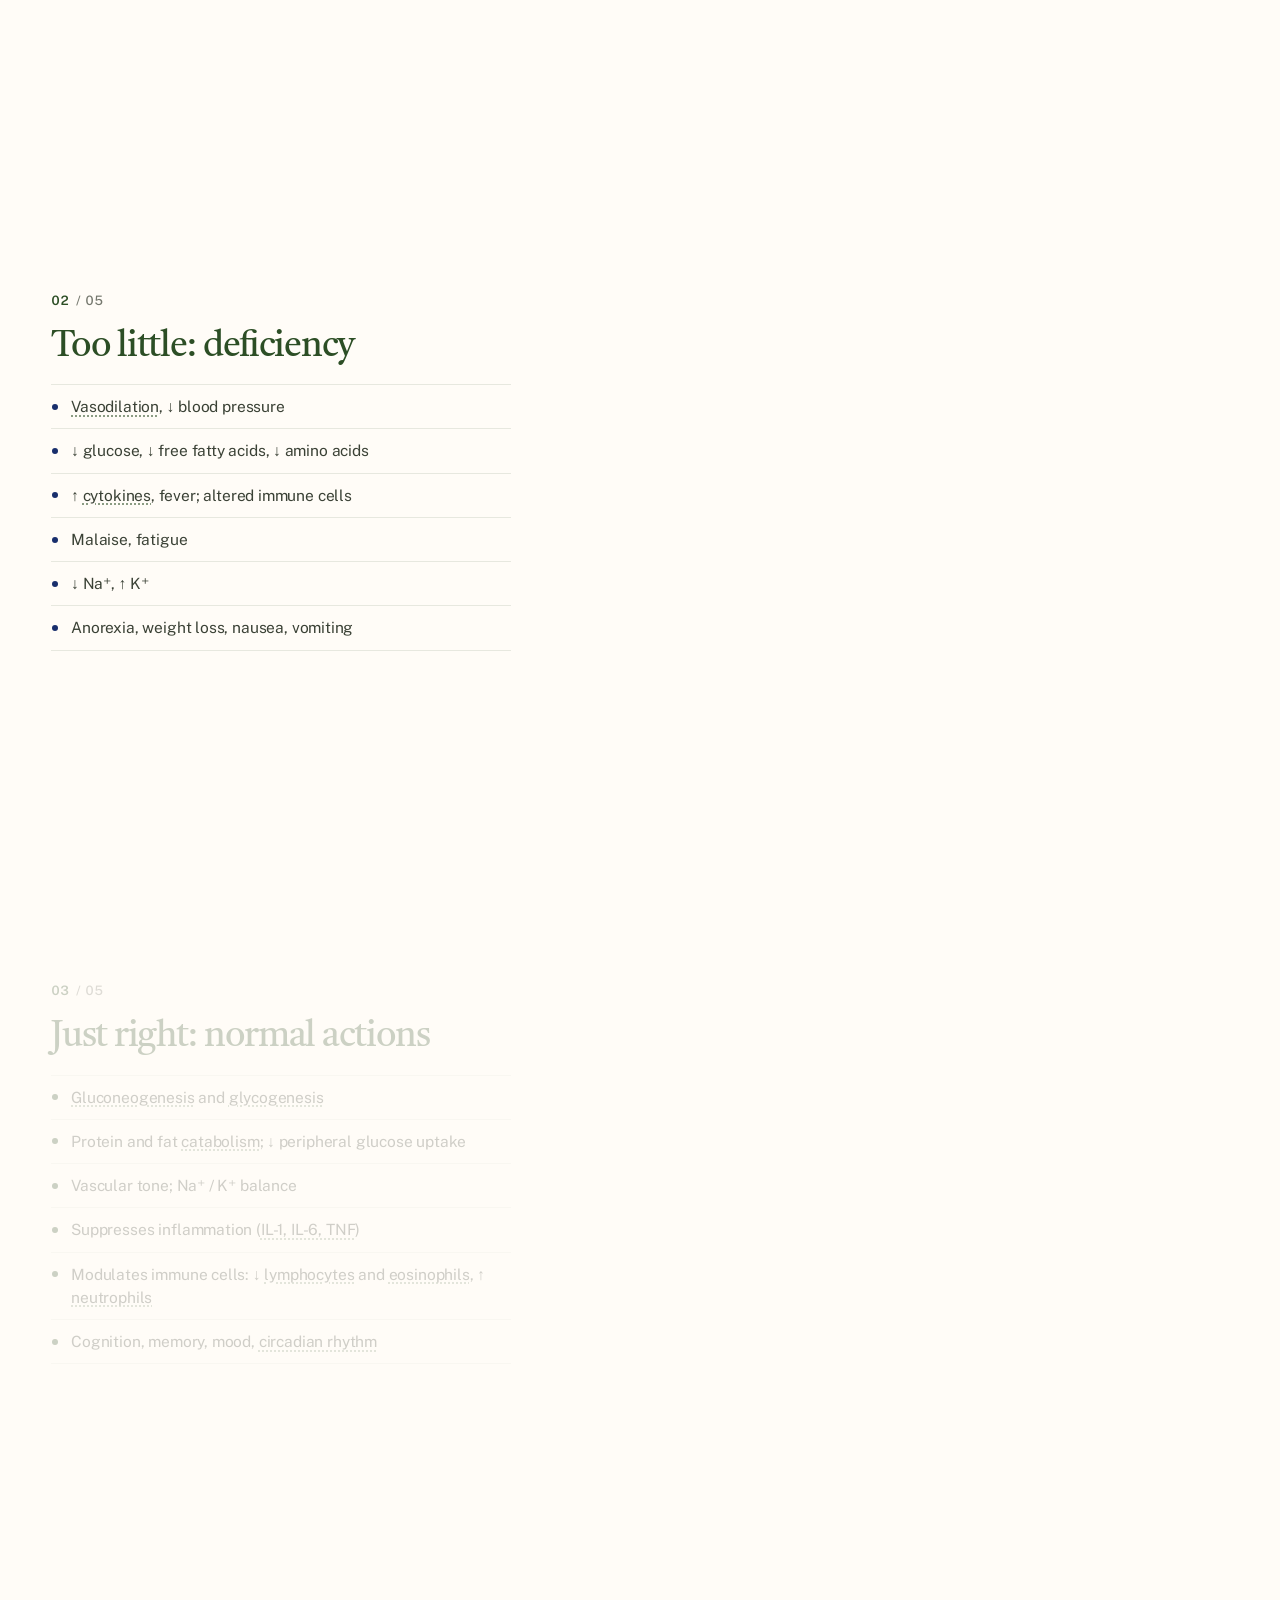
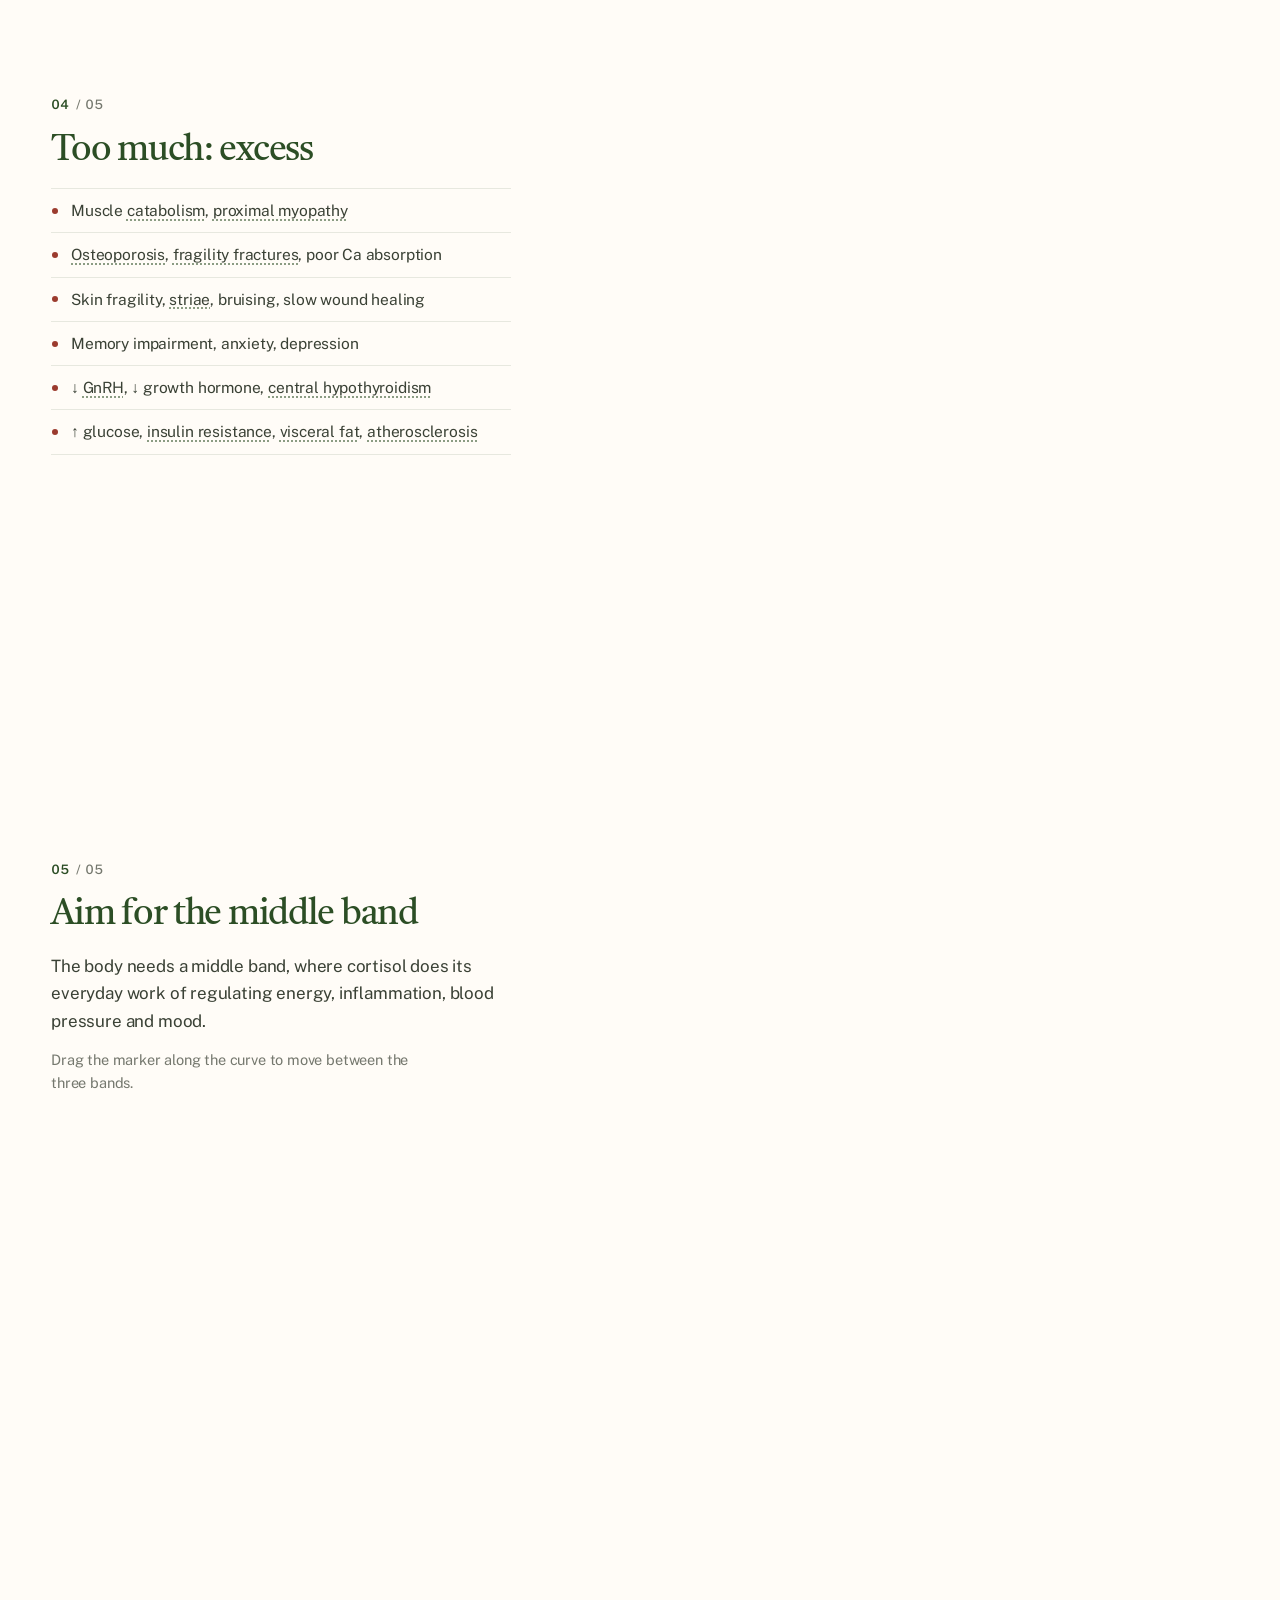
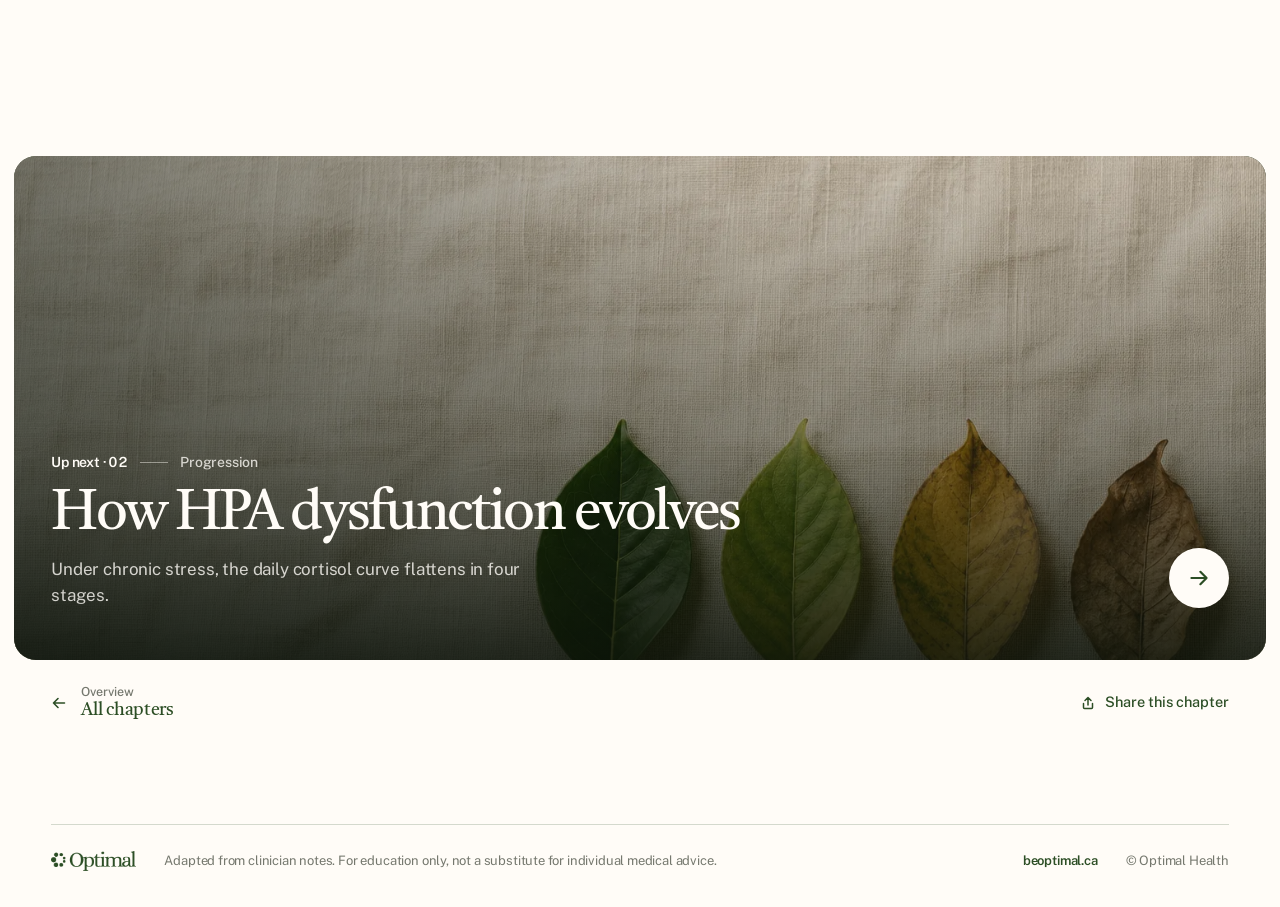
==== commit 874a6d09: "Chapters v4: editorial split-screen layout Every chapter is now one split screen instead of a floati" ====
--- a/01-dose-response.html
+++ b/01-dose-response.html
@@ -40,25 +40,20 @@
 <body data-chapter="1">
 <div id="nav" class="nav-wrap"></div>
 
-<main class="page">
-  <header class="chapter-head">
-    <div>
-      <p class="eyebrow reveal"><span class="dot"></span>Chapter 01 <span class="muted">/ 08 · The basics</span></p>
-      <h1 class="display reveal" style="--i:1">Cortisol has a <em class="mark">dose-dependent</em> effect</h1>
+<section class="story at-head" id="story" data-links aria-label="Cortisol dose–response, step by step">
+  <header class="chapter-head" id="top">
+    <p class="ch-kicker reveal"><span class="num">Chapter 01</span><span>The basics</span></p>
+    <h1 class="display reveal" style="--i:1">Cortisol has a <em class="mark">dose-dependent</em> effect</h1>
+    <p class="lede reveal" style="--i:2">Too little and too much cortisol both cause harm. The body needs a middle band, where cortisol does its everyday work of regulating energy, inflammation, blood pressure and mood.</p>
+    <div class="head-actions reveal" style="--i:3">
+      <a class="btn btn-primary" href="#story" data-begin>Begin<svg class="go" viewBox="0 0 16 16" fill="none" stroke="currentColor" stroke-width="1.6" stroke-linecap="round" stroke-linejoin="round"><path d="M8 2.5v11M3.5 9 8 13.5 12.5 9"/></svg></a>
+      <button class="btn-text" type="button" data-present><svg viewBox="0 0 16 16" fill="none" stroke="currentColor" stroke-width="1.5" stroke-linecap="round" stroke-linejoin="round"><rect x="1.8" y="2.5" width="12.4" height="8.5" rx="1.6"/><path d="M8 11v2.5M5.5 13.5h5"/><path d="M6.8 5.2v3.1L9.3 6.75z" fill="currentColor"/></svg>Present in the exam room</button>
     </div>
-    <div class="reveal" style="--i:2">
-      <p class="lede">Too little and too much cortisol both cause harm. The body needs a middle band, where cortisol does its everyday work of regulating energy, inflammation, blood pressure and mood.</p>
-      <div class="head-actions">
-        <a class="btn btn-primary btn-sm" href="#story">Begin<svg class="go" viewBox="0 0 16 16" fill="none" stroke="currentColor" stroke-width="1.6" stroke-linecap="round" stroke-linejoin="round"><path d="M8 2.5v11M3.5 9 8 13.5 12.5 9"/></svg></a>
-        <button class="btn btn-ghost btn-sm" type="button" data-present><svg viewBox="0 0 16 16" fill="none" stroke="currentColor" stroke-width="1.5" stroke-linecap="round" stroke-linejoin="round"><rect x="1.8" y="2.5" width="12.4" height="8.5" rx="1.6"/><path d="M8 11v2.5M5.5 13.5h5"/><path d="M6.8 5.2v3.1L9.3 6.75z" fill="currentColor"/></svg>Present</button>
-        <span class="head-meta">5 steps</span>
-      </div>
-    </div>
+    <figure class="head-cover-m reveal" style="--i:3" aria-hidden="true"><picture><source srcset="assets/img/chapters/01.webp" type="image/webp"><img src="assets/img/chapters/01.jpg" alt="" width="1536" height="1024" decoding="async"></picture></figure>
+    <nav class="toc reveal" style="--i:4" aria-label="In this chapter"><p class="toc-h"><span>In this chapter</span><span class="num">5 steps</span></p><ol></ol></nav>
   </header>
-</main>
-
-<section class="story" id="story" data-links aria-label="Cortisol dose–response, step by step">
   <div class="stage-col">
+    <figure class="panel-cover" style="--op:72%" aria-hidden="true"><picture><source srcset="assets/img/chapters/01.webp" type="image/webp"><img src="assets/img/chapters/01.jpg" alt="" width="1536" height="1024" decoding="async" fetchpriority="high"></picture><figcaption><span class="num">Plate 01</span>Balance: the middle band</figcaption></figure>
     <div class="stage" id="stage">
       <div class="stage-head">
         <span class="stage-label">Fig. 01 · Healthy function across cortisol levels</span>
--- a/assets/css/site.css
+++ b/assets/css/site.css
@@ -1,7 +1,8 @@
 /* ==========================================================================
-   Hormone Explainers — design system (v3)
+   Hormone Explainers — design system (v4)
    Optimal brand: cream + forest, Castoro display / Public Sans UI.
-   Reading surfaces are cream; diagrams live on a dark "night garden" stage.
+   Chapters are one split screen: reading column on cream, a full-height dark panel on the
+   right that opens on the chapter's cover plate and dissolves into the live diagram.
    ========================================================================== */
 
 :root {
@@ -26,9 +27,9 @@
   --navy: #182E6C;
   --navy-wash: #E4E8F3;
   --bark: #7A4B2A;
-  --line: rgba(44, 78, 37, .12);
-  --line-2: rgba(44, 78, 37, .22);
-  --line-3: rgba(44, 78, 37, .45);
+  --line: rgba(44, 78, 37, .11);
+  --line-2: rgba(44, 78, 37, .2);
+  --line-3: rgba(44, 78, 37, .42);
 
   /* luminous palette for the dark stage */
   --l-sage: #B7D3AE;
@@ -48,6 +49,7 @@
   --r-md: 16px;
   --r-lg: 24px;
   --r-xl: 30px;
+  --panel-r: 22px;
 
   --shadow-1: 0 1px 1px rgba(28, 49, 24, .04), 0 2px 8px -3px rgba(28, 49, 24, .08);
   --shadow-2: 0 1px 1px rgba(28, 49, 24, .03), 0 8px 20px -10px rgba(28, 49, 24, .12), 0 30px 60px -32px rgba(28, 49, 24, .18);
@@ -58,29 +60,25 @@
 
   --pad: clamp(18px, 4vw, 56px);
   --maxw: 1360px;
-  --nav-h: 88px;
+  --gutter: max(var(--pad), calc((100vw - var(--maxw)) / 2 + var(--pad)));
+  --inset: 14px;
+  --nav-h: 64px;
+
+  --grain: url("data:image/svg+xml,%3Csvg xmlns='http://www.w3.org/2000/svg' width='180' height='180'%3E%3Cfilter id='n'%3E%3CfeTurbulence type='fractalNoise' baseFrequency='.85' numOctaves='3' stitchTiles='stitch'/%3E%3CfeColorMatrix values='0 0 0 0 0 0 0 0 0 0 0 0 0 0 0 0 0 0 .9 0'/%3E%3C/filter%3E%3Crect width='100%25' height='100%25' filter='url(%23n)'/%3E%3C/svg%3E");
 }
 
 /* ---------- base ---------- */
 *, *::before, *::after { box-sizing: border-box; }
-html { -webkit-text-size-adjust: 100%; scroll-behavior: smooth; }
+html { -webkit-text-size-adjust: 100%; scroll-behavior: smooth; scroll-padding-top: var(--nav-h); }
 @media (prefers-reduced-motion: reduce) { html { scroll-behavior: auto; } }
 body {
-  margin: 0; min-height: 100vh;
-  background:
-    radial-gradient(1100px 520px at 8% -8%, rgba(135, 164, 130, .2), transparent 62%),
-    radial-gradient(900px 480px at 96% -4%, rgba(201, 122, 43, .07), transparent 60%),
-    var(--cream);
-  color: var(--ink);
+  margin: 0; min-height: 100vh; background: var(--cream); color: var(--ink);
   font-family: var(--sans); font-size: 16px; line-height: 1.55; letter-spacing: -.011em;
   -webkit-font-smoothing: antialiased; -moz-osx-font-smoothing: grayscale; text-rendering: optimizeLegibility;
   font-feature-settings: "kern", "liga", "calt";
   overflow-x: hidden;
 }
-body::after {
-  content: ""; position: fixed; inset: 0; pointer-events: none; z-index: 300; opacity: .05; mix-blend-mode: multiply;
-  background-image: url("data:image/svg+xml,%3Csvg xmlns='http://www.w3.org/2000/svg' width='180' height='180'%3E%3Cfilter id='n'%3E%3CfeTurbulence type='fractalNoise' baseFrequency='.85' numOctaves='3' stitchTiles='stitch'/%3E%3CfeColorMatrix values='0 0 0 0 0 0 0 0 0 0 0 0 0 0 0 0 0 0 .9 0'/%3E%3C/filter%3E%3Crect width='100%25' height='100%25' filter='url(%23n)'/%3E%3C/svg%3E");
-}
+body::after { content: ""; position: fixed; inset: 0; pointer-events: none; z-index: 300; opacity: .045; mix-blend-mode: multiply; background-image: var(--grain); }
 img, svg { display: block; max-width: 100%; }
 a { color: inherit; text-decoration: none; }
 button { font: inherit; color: inherit; }
@@ -105,12 +103,7 @@
 .eyebrow .dot { width: 7px; height: 7px; border-radius: 50%; background: var(--sage); box-shadow: 0 0 0 4px rgba(135, 164, 130, .22); }
 .eyebrow .muted { color: var(--ink-3); }
 .label { font-size: 11px; font-weight: 600; letter-spacing: .14em; text-transform: uppercase; color: var(--ink-3); }
-
 .mark { position: relative; display: inline-block; font-style: italic; white-space: nowrap; }
-.mark > svg.scribble { position: absolute; left: -14px; top: -4px; max-width: none; overflow: visible; pointer-events: none; transform: rotate(-2deg); }
-.mark > svg.scribble path { fill: none; stroke: rgba(26, 80, 18, .5); stroke-width: 1.5; stroke-linecap: round; stroke-dasharray: 1; stroke-dashoffset: 1; }
-.mark.drawn > svg.scribble path { transition: stroke-dashoffset 1.3s var(--ease) .15s; stroke-dashoffset: 0; }
-.on-dark .mark > svg.scribble path { stroke: rgba(255, 252, 247, .55); }
 
 /* ---------- motion utilities ---------- */
 html.js .reveal { opacity: 0; transform: translateY(18px); transition: opacity .9s var(--ease), transform .9s var(--ease); transition-delay: calc(var(--i, 0) * 90ms); }
@@ -129,52 +122,51 @@
 @keyframes hx-rise { from { opacity: 0; transform: translateY(16px); } to { opacity: 1; transform: none; } }
 @keyframes hx-pulse { 0%, 100% { transform: scale(1); opacity: .5; } 50% { transform: scale(1.7); opacity: 0; } }
 
-/* ---------- nav (floating glass pill) ---------- */
-.nav-wrap { position: sticky; top: 0; z-index: 60; padding: 14px var(--pad) 0; pointer-events: none; min-height: 74px; }
+/* ---------- nav: slim bar ---------- */
+.nav-wrap { position: sticky; top: 0; z-index: 60; height: var(--nav-h); }
 .nav {
-  pointer-events: auto; max-width: var(--maxw); margin: 0 auto; height: 60px;
-  display: flex; align-items: center; gap: 18px; padding: 0 10px 0 22px; border-radius: 999px; color: var(--cream);
-  background: rgba(40, 45, 37, .72);
-  -webkit-backdrop-filter: blur(20px) saturate(1.5); backdrop-filter: blur(20px) saturate(1.5);
-  border: 1px solid rgba(255, 255, 255, .09);
-  box-shadow: inset 0 1px 0 rgba(255, 255, 255, .08), 0 12px 32px -14px rgba(17, 28, 14, .5);
-}
+  position: relative; height: var(--nav-h); display: flex; align-items: center; gap: 24px; padding: 0 var(--gutter);
+  color: var(--ink); background: rgba(255, 252, 247, .86);
+  -webkit-backdrop-filter: blur(18px) saturate(1.5); backdrop-filter: blur(18px) saturate(1.5);
+  box-shadow: 0 1px 0 transparent;
+  transition: background .4s var(--ease), box-shadow .4s var(--ease), color .4s var(--ease);
+}
+.nav-wrap.scrolled .nav { box-shadow: 0 1px 0 var(--line); }
+.has-story .nav { padding-right: calc(var(--inset) + 26px); }
 .nav-brand { display: flex; align-items: center; gap: 14px; flex: none; }
-.nav-brand img { height: 21px; width: auto; }
-.nav-title { font-family: var(--display); font-size: 18px; letter-spacing: -.02em; padding-left: 14px; border-left: 1px solid rgba(255, 252, 247, .22); line-height: 1; white-space: nowrap; }
-.nav-steps { flex: 1; display: flex; align-items: center; justify-content: center; gap: 14px; min-width: 0; }
-.nav-count { font-size: 13px; font-weight: 600; letter-spacing: .04em; }
-.nav-count i { font-style: normal; color: rgba(255, 252, 247, .45); margin-left: 2px; }
-.steps-nav { display: flex; gap: 5px; }
-.snav { position: relative; width: 26px; height: 20px; display: grid; place-items: center; }
-.snav::before { content: ""; width: 100%; height: 4px; border-radius: 4px; background: rgba(255, 252, 247, .2); transition: background .25s var(--ease), height .25s var(--ease); }
-.snav.is-done::before { background: rgba(185, 204, 180, .6); }
-.snav.is-current::before { background: linear-gradient(90deg, var(--sage-2) var(--p, 0%), rgba(255, 252, 247, .32) var(--p, 0%)); box-shadow: 0 0 12px rgba(185, 204, 180, .45); }
-.snav:hover::before { background: var(--cream); height: 6px; }
-.snav .tip {
-  position: absolute; top: calc(100% + 12px); left: 50%; transform: translate(-50%, -4px);
-  background: var(--forest-night); color: var(--cream); font-size: 12.5px; font-weight: 500; white-space: nowrap;
-  padding: 7px 11px; border-radius: 9px; opacity: 0; pointer-events: none; transition: opacity .2s var(--ease), transform .2s var(--ease);
-  box-shadow: 0 10px 24px -10px rgba(0, 0, 0, .5);
-}
-.snav:hover .tip, .snav:focus-visible .tip { opacity: 1; transform: translate(-50%, 0); }
-.nav-actions { display: flex; align-items: center; gap: 6px; margin-left: auto; flex: none; }
-.icon-btn { width: 40px; height: 40px; border-radius: 50%; display: grid; place-items: center; background: rgba(255, 252, 247, .08); border: 1px solid rgba(255, 252, 247, .1); cursor: pointer; transition: background .2s var(--ease), transform .2s var(--ease); }
-.icon-btn:hover { background: rgba(255, 252, 247, .18); }
-.icon-btn:active { transform: scale(.94); }
-.icon-btn svg { width: 16px; height: 16px; }
-.nav-cta { height: 40px; padding: 0 16px 0 14px; border-radius: 999px; margin-left: 4px; display: inline-flex; align-items: center; gap: 8px; background: var(--cream); color: var(--forest); font-size: 14px; font-weight: 600; letter-spacing: -.01em; white-space: nowrap; border: 0; cursor: pointer; transition: background .2s var(--ease); }
-.nav-cta:hover { background: #fff; }
-.nav-cta svg { width: 15px; height: 15px; }
-.nav-ghost { background: rgba(255, 252, 247, .1); color: var(--cream); border: 1px solid rgba(255, 252, 247, .14); }
-.nav-ghost:hover { background: rgba(255, 252, 247, .2); }
+.nav-brand .wm { height: 19px; width: auto; }
+.wm-light { display: none; }
+.nav-title { font-family: var(--display); font-size: 17px; letter-spacing: -.015em; line-height: 1.1; color: var(--ink-2); padding-left: 14px; border-left: 1px solid var(--line-2); white-space: nowrap; transition: color .4s var(--ease), border-color .4s var(--ease); }
+.nav-here { position: absolute; left: 50%; top: 50%; transform: translate(-50%, -30%); display: flex; align-items: baseline; gap: 10px; max-width: min(46vw, 560px); font-family: var(--display); font-size: 16px; letter-spacing: -.012em; color: var(--ink); white-space: nowrap; overflow: hidden; text-overflow: ellipsis; opacity: 0; pointer-events: none; transition: opacity .35s var(--ease), transform .35s var(--ease); }
+.nav-here .num { font-family: var(--sans); font-size: 12px; font-weight: 600; letter-spacing: .02em; color: var(--ink-3); }
+.nav-wrap.show-here .nav-here { opacity: 1; transform: translate(-50%, -50%); }
+.nav-actions { display: flex; align-items: center; gap: 4px; margin-left: auto; flex: none; }
+.nav-btn { height: 36px; padding: 0 12px; border-radius: 10px; display: inline-flex; align-items: center; gap: 8px; border: 1px solid transparent; background: transparent; font-size: 14px; font-weight: 500; letter-spacing: -.01em; color: var(--ink-2); white-space: nowrap; cursor: pointer; transition: background .2s var(--ease), color .2s var(--ease), border-color .2s var(--ease); }
+.nav-btn:hover { background: rgba(44, 78, 37, .07); color: var(--forest); }
+.nav-btn svg { width: 15px; height: 15px; }
+.nav-menu { border-color: var(--line-2); margin-left: 6px; }
+.nav-menu[aria-expanded="true"] { background: rgba(44, 78, 37, .08); color: var(--forest); }
+.nav-cta { margin-left: 6px; padding: 0 14px 0 16px; background: var(--forest); color: var(--cream); }
+.nav-cta:hover { background: #244320; color: var(--cream); }
+.nav-prog { position: absolute; left: 0; right: 0; bottom: 0; height: 2px; background: var(--forest); transform-origin: 0 50%; transform: scaleX(var(--p, 0)); pointer-events: none; }
+/* over dark sections (the landing hero) */
+.nav-wrap.on-dark .nav { color: var(--cream); background: rgba(12, 20, 11, 0); box-shadow: none; -webkit-backdrop-filter: none; backdrop-filter: none; }
+.nav-wrap.on-dark .wm-dark { display: none; }
+.nav-wrap.on-dark .wm-light { display: block; }
+.nav-wrap.on-dark .nav-title { color: rgba(255, 252, 247, .86); border-color: rgba(255, 252, 247, .24); }
+.nav-wrap.on-dark .nav-btn { color: rgba(255, 252, 247, .86); }
+.nav-wrap.on-dark .nav-btn:hover { background: rgba(255, 252, 247, .1); color: var(--cream); }
+.nav-wrap.on-dark .nav-menu { border-color: rgba(255, 252, 247, .24); }
+.nav-wrap.on-dark .nav-cta { background: var(--cream); color: var(--forest); }
+.nav-wrap.on-dark .nav-cta:hover { background: #fff; }
 
 /* ---------- buttons, chips ---------- */
 .btn { display: inline-flex; align-items: center; gap: 10px; height: 50px; padding: 0 24px; border-radius: 999px; font-size: 15.5px; font-weight: 600; letter-spacing: -.012em; white-space: nowrap; border: 1px solid transparent; cursor: pointer; transition: background .25s var(--ease), transform .25s var(--ease), box-shadow .25s var(--ease), border-color .25s var(--ease); }
 .btn svg { width: 16px; height: 16px; transition: transform .3s var(--ease); }
 .btn:hover svg.go { transform: translateX(3px); }
-.btn-primary { background: var(--forest); color: var(--cream); box-shadow: inset 0 1px 0 rgba(255, 255, 255, .14), 0 10px 24px -12px rgba(28, 49, 24, .7); }
-.btn-primary:hover { background: #244320; transform: translateY(-1px); }
+.btn-primary { background: var(--forest); color: var(--cream); box-shadow: inset 0 1px 0 rgba(255, 255, 255, .14), 0 10px 24px -14px rgba(28, 49, 24, .7); }
+.btn-primary:hover { background: #244320; }
+.btn-primary:hover svg.go { transform: translateY(2px); }
 .btn-ghost { background: rgba(255, 254, 251, .7); color: var(--forest); border-color: var(--line-2); }
 .btn-ghost:hover { background: var(--card); border-color: var(--line-3); }
 .btn-cream { background: var(--cream); color: var(--forest); box-shadow: 0 14px 30px -14px rgba(0, 0, 0, .6); }
@@ -182,6 +174,9 @@
 .btn-glass { background: rgba(255, 252, 247, .1); color: var(--cream); border-color: rgba(255, 252, 247, .2); -webkit-backdrop-filter: blur(12px); backdrop-filter: blur(12px); }
 .btn-glass:hover { background: rgba(255, 252, 247, .18); }
 .btn-sm { height: 42px; padding: 0 18px; font-size: 14.5px; }
+.btn-text { appearance: none; border: 0; background: none; padding: 0; display: inline-flex; align-items: center; gap: 9px; font-size: 15px; font-weight: 500; letter-spacing: -.01em; color: var(--forest); cursor: pointer; text-decoration: underline; text-decoration-color: transparent; text-underline-offset: 5px; text-decoration-thickness: 1px; transition: text-decoration-color .2s var(--ease); }
+.btn-text:hover { text-decoration-color: currentColor; }
+.btn-text svg { width: 16px; height: 16px; flex: none; }
 .chip { display: inline-flex; align-items: center; gap: 8px; height: 32px; padding: 0 13px; border-radius: 999px; font-size: 13.5px; font-weight: 500; letter-spacing: -.01em; white-space: nowrap; border: 1px solid var(--line-2); color: var(--forest); background: var(--card); transition: background .25s var(--ease), color .25s var(--ease), border-color .25s var(--ease), opacity .3s var(--ease); }
 .chip.solid { background: var(--forest); color: var(--cream); border-color: transparent; }
 .chip.soft { background: var(--sage-wash); border-color: transparent; }
@@ -192,81 +187,110 @@
 .pill-badge.glass { background: rgba(255, 252, 247, .1); color: var(--cream); border: 1px solid rgba(255, 252, 247, .18); -webkit-backdrop-filter: blur(12px); backdrop-filter: blur(12px); box-shadow: none; }
 .pill-badge.glass .dot { background: var(--l-amber); box-shadow: 0 0 0 3px rgba(242, 180, 110, .22); }
 kbd { display: inline-grid; place-items: center; min-width: 24px; height: 24px; padding: 0 6px; border-radius: 6px; background: var(--card); border: 1px solid var(--line-2); box-shadow: 0 1px 0 var(--line-2); font-family: var(--sans); font-size: 12px; font-weight: 600; color: var(--ink-2); }
-
-/* ---------- chapter hero ---------- */
 .page { max-width: var(--maxw); margin: 0 auto; padding: clamp(36px, 6vw, 84px) var(--pad) 0; }
-.chapter-head { display: grid; grid-template-columns: minmax(0, 1.3fr) minmax(0, 1fr); gap: clamp(20px, 4vw, 72px); align-items: end; }
-.chapter-head .lede { padding-bottom: 4px; }
-.head-actions { display: flex; align-items: center; gap: 10px; flex-wrap: wrap; margin-top: 26px; }
-.head-meta { display: inline-flex; align-items: center; gap: 8px; font-size: 13.5px; color: var(--ink-3); margin-left: 6px; }
-.head-meta kbd { height: 22px; min-width: 22px; font-size: 11px; }
-
-/* ---------- story: steps + sticky dark stage ---------- */
+
+/* ---------- chapter: one split screen ---------- */
 .story {
-  max-width: var(--maxw); margin: clamp(28px, 4vw, 52px) auto 0; padding: 0 var(--pad);
-  display: grid; grid-template-columns: minmax(0, .74fr) minmax(0, 1.26fr); grid-template-areas: "steps stage";
-  gap: clamp(28px, 4vw, 64px); align-items: start;
-}
-.stage-col { grid-area: stage; min-width: 0; position: sticky; top: var(--nav-h); height: calc(100vh - var(--nav-h) - 22px); min-height: 540px; max-height: 900px; }
-.steps { grid-area: steps; min-width: 0; padding: 14vh 0 36vh; }
-.step { min-height: 64vh; display: flex; flex-direction: column; justify-content: center; opacity: .26; transition: opacity .5s var(--ease); cursor: default; }
+  display: grid; grid-template-columns: minmax(0, 1fr) minmax(0, 1.24fr);
+  grid-template-areas: "head stage" "steps stage";
+  column-gap: clamp(36px, 4.6vw, 88px); align-items: start;
+  padding: 0 var(--inset) 0 var(--gutter);
+}
+
+/* the first screen: kicker, title, lede, actions, contents */
+.chapter-head { grid-area: head; min-width: 0; max-width: 580px; min-height: calc(100vh - var(--nav-h) - var(--inset)); display: flex; flex-direction: column; justify-content: center; padding: clamp(28px, 5vh, 64px) 0 clamp(36px, 7vh, 88px); }
+.ch-kicker { display: flex; align-items: center; gap: 14px; margin: 0 0 26px; font-size: 14px; font-weight: 500; letter-spacing: -.005em; color: var(--ink-3); }
+.ch-kicker .num { display: inline-flex; align-items: center; gap: 14px; font-weight: 600; color: var(--forest); }
+.ch-kicker .num::after { content: ""; width: 32px; height: 1px; background: var(--line-3); }
+.chapter-head .display { font-size: clamp(2.8rem, 1.5rem + 3.1vw, 4.7rem); line-height: .99; }
+.chapter-head .lede { margin-top: 26px; max-width: 42ch; font-size: clamp(1.08rem, .98rem + .35vw, 1.3rem); }
+.head-actions { display: flex; align-items: center; gap: 26px; flex-wrap: wrap; margin-top: 36px; }
+.head-cover-m { display: none; }
+.toc { margin-top: clamp(40px, 8vh, 80px); max-width: 480px; }
+.toc-h { display: flex; justify-content: space-between; margin: 0; padding-bottom: 12px; border-bottom: 1px solid var(--line-2); font-size: 12.5px; font-weight: 500; color: var(--ink-3); }
+.toc ol { list-style: none; margin: 0; padding: 0; }
+.toc a { display: grid; grid-template-columns: 38px minmax(0, 1fr) 16px; align-items: center; padding: 11px 0; border-bottom: 1px solid var(--line); font-size: 15px; line-height: 1.35; color: var(--ink-2); transition: color .2s var(--ease); }
+.toc a .num { font-size: 12.5px; font-weight: 600; color: var(--ink-3); transition: color .2s var(--ease); }
+.toc a svg { width: 14px; height: 14px; opacity: 0; transform: translateX(-6px); transition: opacity .25s var(--ease), transform .3s var(--ease); }
+.toc a:hover, .toc a:focus-visible { color: var(--forest); }
+.toc a:hover .num { color: var(--forest); }
+.toc a:hover svg, .toc a:focus-visible svg { opacity: 1; transform: none; }
+
+/* steps */
+.steps { grid-area: steps; min-width: 0; max-width: 540px; padding: 6vh 0 42vh; }
+.step { min-height: 78vh; display: flex; flex-direction: column; justify-content: center; opacity: .24; transition: opacity .6s var(--ease); cursor: default; }
 .step.is-active { opacity: 1; }
-.step-inner { position: relative; padding-left: 24px; }
-.step-inner::before { content: ""; position: absolute; left: 0; top: 4px; bottom: 4px; width: 2px; border-radius: 2px; background: var(--line-2); transition: background .5s var(--ease); }
-.step.is-active .step-inner::before { background: var(--forest); }
-.step-n { display: block; font-size: 11.5px; font-weight: 600; letter-spacing: .14em; text-transform: uppercase; color: var(--ink-3); }
-.step h2 { font-family: var(--display); font-weight: 400; font-size: clamp(1.7rem, 1.25rem + 1.05vw, 2.35rem); line-height: 1.06; letter-spacing: -.035em; color: var(--forest); margin: 12px 0 14px; text-wrap: balance; }
-.step p { margin: 0 0 12px; font-size: 16.5px; line-height: 1.6; color: var(--ink-2); max-width: 52ch; text-wrap: pretty; }
+.step-inner { position: relative; }
+.step-n { display: inline-flex; align-items: baseline; gap: 7px; font-size: 13px; font-weight: 600; letter-spacing: .01em; color: var(--forest); font-variant-numeric: tabular-nums; }
+.step-n i { font-style: normal; font-weight: 500; color: var(--ink-3); }
+.kicker { display: inline; margin-left: 12px; padding-left: 12px; border-left: 1px solid var(--line-2); font-size: 13px; font-weight: 500; letter-spacing: -.005em; text-transform: none; color: var(--kc, var(--ink-3)); }
+.step h2 { font-family: var(--display); font-weight: 400; font-size: clamp(1.9rem, 1.3rem + 1.15vw, 2.65rem); line-height: 1.05; letter-spacing: -.036em; color: var(--forest); margin: 16px 0 18px; text-wrap: balance; }
+.step p { margin: 0 0 14px; font-size: 17px; line-height: 1.62; color: var(--ink-2); max-width: 46ch; text-wrap: pretty; }
 .step p:last-child { margin-bottom: 0; }
-.step .note { font-size: 14px; color: var(--ink-3); }
-.step ul { list-style: none; margin: 4px 0 0; padding: 0; display: grid; gap: 8px; }
-.step li { display: grid; grid-template-columns: 16px 1fr; font-size: 15.5px; line-height: 1.5; color: var(--ink-2); }
-.step li::before { content: ""; width: 9px; height: 2px; border-radius: 2px; background: var(--dc, var(--forest)); margin-top: .75em; }
-.step dl { margin: 6px 0 0; display: grid; gap: 12px; }
-.step dt { font-family: var(--display); font-size: 1.2rem; letter-spacing: -.02em; color: var(--forest); }
-.step dd { margin: 2px 0 0; font-size: 15.5px; line-height: 1.5; color: var(--ink-2); }
-.step .tags { display: flex; flex-wrap: wrap; gap: 8px; margin-top: 14px; }
-.step .chip { height: 30px; font-size: 13px; }
+.step .note { font-size: 14.5px; line-height: 1.55; color: var(--ink-3); }
+.step ul { list-style: none; margin: 18px 0 0; padding: 0; border-top: 1px solid var(--line); max-width: 46ch; }
+.step li { position: relative; padding: 10px 0 10px 20px; border-bottom: 1px solid var(--line); font-size: 15.5px; line-height: 1.5; color: var(--ink-2); }
+.step li::before { content: ""; position: absolute; left: 1px; top: calc(10px + .75em); width: 6px; height: 6px; margin-top: -3px; border-radius: 50%; background: var(--dc, var(--forest)); }
+.step dl { margin: 18px 0 0; border-top: 1px solid var(--line); max-width: 46ch; }
+.step dt { padding-top: 12px; font-family: var(--display); font-size: 1.2rem; letter-spacing: -.02em; color: var(--forest); }
+.step dd { margin: 3px 0 0; padding-bottom: 12px; border-bottom: 1px solid var(--line); font-size: 15.5px; line-height: 1.5; color: var(--ink-2); }
+.step .tags { display: flex; flex-wrap: wrap; gap: 6px; margin-top: 18px; }
+.step .chip { height: 30px; padding: 0 11px; border-radius: 8px; font-size: 13px; background: transparent; }
 .step .chip[data-t] { cursor: pointer; }
 .step .chip[data-t]:hover, .step .chip[data-t].is-on { background: var(--forest); color: var(--cream); border-color: transparent; }
 .status-ok { color: var(--forest) !important; }
 .status-bad { color: var(--brick) !important; border-color: rgba(155, 59, 46, .3) !important; }
 
+/* the right-hand panel */
+.stage-col { grid-area: stage; grid-row: 1 / span 2; min-width: 0; position: sticky; top: calc(var(--nav-h) + var(--inset)); height: calc(100vh - var(--nav-h) - 2 * var(--inset)); min-height: 560px; max-height: 1040px; }
 .stage {
-  position: relative; height: 100%; border-radius: var(--r-xl); overflow: hidden; isolation: isolate;
+  position: relative; height: 100%; border-radius: var(--panel-r); overflow: hidden; isolation: isolate;
   display: flex; flex-direction: column; color: var(--cream);
   background:
-    radial-gradient(110% 70% at 78% -10%, rgba(135, 164, 130, .24), transparent 58%),
-    radial-gradient(80% 60% at -5% 105%, rgba(201, 122, 43, .12), transparent 62%),
-    linear-gradient(165deg, #1B2E1C 0%, #111D10 62%, #0D170C 100%);
-  box-shadow: 0 40px 90px -40px rgba(17, 28, 14, .75), inset 0 1px 0 rgba(255, 255, 255, .07), inset 0 0 0 1px rgba(255, 255, 255, .04);
-}
-.stage::before { content: ""; position: absolute; inset: 0; z-index: -2; background: url("../img/canopy-portrait.jpg") center / cover; background-image: image-set(url("../img/canopy-texture.webp") type("image/webp"), url("../img/canopy-portrait.jpg") type("image/jpeg")); opacity: .08; filter: saturate(.3) blur(1px); }
-.stage::after { content: ""; position: absolute; inset: 0; z-index: -1; background-image: radial-gradient(rgba(255, 252, 247, .07) 1px, transparent 1.3px); background-size: 24px 24px; background-position: 12px 12px; -webkit-mask-image: radial-gradient(120% 90% at 50% 45%, #000 40%, transparent 100%); mask-image: radial-gradient(120% 90% at 50% 45%, #000 40%, transparent 100%); }
-.stage-head { position: relative; z-index: 2; display: flex; align-items: center; justify-content: space-between; gap: 12px; flex-wrap: wrap; padding: 22px 24px 0; min-height: 58px; }
-.stage-label { font-size: 11px; font-weight: 600; letter-spacing: .15em; text-transform: uppercase; color: var(--l-dim); }
-.stage-canvas { --cpx: 22px; --cpy: 6px; position: relative; flex: 1; min-height: 0; min-width: 0; }
+    radial-gradient(85% 55% at 90% -5%, rgba(163, 192, 152, .17), transparent 62%),
+    radial-gradient(70% 50% at -5% 105%, rgba(201, 122, 43, .1), transparent 62%),
+    linear-gradient(180deg, #152316 0%, #0F190F 60%, #0C150C 100%);
+  box-shadow: inset 0 0 0 1px rgba(255, 255, 255, .05);
+}
+.stage::before { content: ""; position: absolute; inset: 0; z-index: -1; opacity: .07; mix-blend-mode: overlay; background-image: var(--grain); pointer-events: none; }
+.stage-head { position: relative; z-index: 2; display: flex; align-items: center; justify-content: space-between; gap: 12px; flex-wrap: wrap; padding: 22px 26px 0; min-height: 60px; }
+.stage-label { font-size: 13px; font-weight: 500; letter-spacing: -.005em; color: rgba(255, 252, 247, .62); }
+.stage-canvas { --cpx: 26px; --cpy: 6px; position: relative; flex: 1; min-height: 0; min-width: 0; }
 .stage-canvas > svg, .stage-canvas > .scene { position: absolute; left: var(--cpx); top: var(--cpy); width: calc(100% - 2 * var(--cpx)); height: calc(100% - 2 * var(--cpy)); overflow: visible; }
-.stage-foot { position: relative; z-index: 2; display: flex; align-items: center; justify-content: space-between; gap: 16px; padding: 4px 22px 20px 24px; min-height: 58px; }
+.stage-foot { position: relative; z-index: 2; display: flex; align-items: center; justify-content: space-between; gap: 16px; margin: 0 26px; padding: 14px 0 18px; min-height: 64px; border-top: 1px solid rgba(255, 252, 247, .08); }
 .readout { display: flex; align-items: center; gap: 12px; min-width: 0; font-size: 14px; color: rgba(255, 252, 247, .82); }
-.readout .d { width: 9px; height: 9px; border-radius: 50%; flex: none; background: var(--rc, var(--l-sage)); box-shadow: 0 0 0 4px color-mix(in srgb, var(--rc, var(--l-sage)) 22%, transparent); transition: background .4s var(--ease), box-shadow .4s var(--ease); }
+.readout .d { width: 8px; height: 8px; border-radius: 50%; flex: none; background: var(--rc, var(--l-sage)); box-shadow: 0 0 0 4px color-mix(in srgb, var(--rc, var(--l-sage)) 20%, transparent); transition: background .4s var(--ease), box-shadow .4s var(--ease); }
 .readout b { font-family: var(--display); font-weight: 400; font-size: 1.3rem; letter-spacing: -.02em; color: var(--cream); }
-.stepper { display: flex; align-items: center; gap: 10px; flex: none; margin-left: auto; }
-.dots { display: flex; align-items: center; gap: 6px; }
-.dots button { appearance: none; border: 0; padding: 0; width: 7px; height: 7px; border-radius: 4px; background: rgba(255, 252, 247, .26); cursor: pointer; transition: width .35s var(--ease), background .35s var(--ease); }
-.dots button:hover { background: rgba(255, 252, 247, .55); }
-.dots button[aria-current="step"] { width: 24px; background: var(--cream); }
-.sbtn { width: 36px; height: 36px; border-radius: 50%; display: grid; place-items: center; background: var(--l-glass); border: 1px solid var(--l-hair); cursor: pointer; transition: background .2s var(--ease), opacity .2s var(--ease); }
-.sbtn:hover { background: rgba(255, 252, 247, .16); }
-.sbtn[disabled] { opacity: .35; cursor: default; }
+.stepper { display: flex; align-items: center; gap: 12px; flex: none; margin-left: auto; }
+.dots { display: flex; align-items: center; }
+.scount { display: inline-flex; align-items: baseline; gap: 5px; min-width: 52px; justify-content: center; font-size: 13px; color: rgba(255, 252, 247, .45); }
+.scount b { font-weight: 600; color: var(--cream); }
+.scount i { font-style: normal; }
+.sbtn { width: 34px; height: 34px; border-radius: 10px; display: grid; place-items: center; background: transparent; border: 1px solid rgba(255, 252, 247, .14); cursor: pointer; transition: background .2s var(--ease), opacity .2s var(--ease), border-color .2s var(--ease); }
+.sbtn:hover { background: rgba(255, 252, 247, .08); border-color: rgba(255, 252, 247, .28); }
+.sbtn[disabled] { opacity: .3; cursor: default; }
 .sbtn svg { width: 15px; height: 15px; }
-.gseg { display: inline-flex; padding: 3px; gap: 2px; border-radius: 999px; background: var(--l-glass); border: 1px solid var(--l-hair); }
-.gseg button { appearance: none; border: 0; background: transparent; cursor: pointer; height: 32px; padding: 0 13px; border-radius: 999px; display: inline-flex; align-items: center; gap: 7px; font-size: 13px; font-weight: 500; color: rgba(255, 252, 247, .78); white-space: nowrap; transition: background .25s var(--ease), color .25s var(--ease); }
+.gseg { display: inline-flex; padding: 3px; gap: 2px; border-radius: 11px; background: rgba(255, 252, 247, .06); border: 1px solid rgba(255, 252, 247, .1); }
+.gseg button { appearance: none; border: 0; background: transparent; cursor: pointer; height: 30px; padding: 0 12px; border-radius: 8px; display: inline-flex; align-items: center; gap: 7px; font-size: 13px; font-weight: 500; color: rgba(255, 252, 247, .72); white-space: nowrap; transition: background .25s var(--ease), color .25s var(--ease); }
 .gseg button:hover { color: var(--cream); }
-.gseg button[aria-pressed="true"] { background: var(--cream); color: var(--forest); }
-.gseg .sw { width: 8px; height: 8px; border-radius: 50%; }
-.stage-hint { display: inline-flex; align-items: center; gap: 7px; font-size: 12.5px; color: var(--l-dim); }
+.gseg button[aria-pressed="true"] { background: rgba(255, 252, 247, .94); color: var(--forest); }
+.gseg .sw { width: 7px; height: 7px; border-radius: 50%; }
+.stage-hint { display: inline-flex; align-items: center; gap: 7px; font-size: 12.5px; color: rgba(255, 252, 247, .5); }
 .stage-hint svg { width: 14px; height: 14px; }
+
+/* the cover plate that holds the panel until the story starts */
+.panel-cover { display: none; }
+html.js .panel-cover {
+  display: block; position: absolute; inset: 0; z-index: 8; margin: 0; border-radius: var(--panel-r); overflow: hidden; background: var(--forest-night);
+  opacity: 0; visibility: hidden; transition: opacity 1s var(--ease), visibility 0s linear 1s;
+}
+html.js .story.at-head .panel-cover { opacity: 1; visibility: visible; transition: opacity 1s var(--ease), visibility 0s; }
+.panel-cover picture { display: contents; }
+.panel-cover img { width: 100%; height: 100%; object-fit: cover; object-position: var(--op, 70%) 50%; transform: scale(1.06); transition: transform 1.8s var(--ease); }
+.story.at-head .panel-cover img { transform: none; }
+.panel-cover::after { content: ""; position: absolute; inset: 0; background: linear-gradient(180deg, rgba(10, 16, 9, 0) 58%, rgba(10, 16, 9, .5) 100%); pointer-events: none; }
+.panel-cover figcaption { position: absolute; left: 26px; right: 26px; bottom: 22px; z-index: 1; display: flex; align-items: baseline; gap: 14px; font-family: var(--display); font-size: 1.3rem; letter-spacing: -.02em; color: var(--cream); }
+.panel-cover figcaption .num { font-family: var(--sans); font-size: 12px; font-weight: 600; letter-spacing: .02em; color: rgba(255, 252, 247, .72); }
 
 /* shared SVG styling on the stage */
 .stage .ax { stroke: rgba(255, 252, 247, .3); }
@@ -284,92 +308,98 @@
 
 /* ---------- present mode ---------- */
 .present-top { display: none; }
-.present-close { display: inline-flex; align-items: center; gap: 8px; height: 32px; padding: 0 12px 0 10px; border-radius: 999px; border: 1px solid var(--line-2); background: var(--card); font: inherit; font-size: 12.5px; font-weight: 600; letter-spacing: 0; text-transform: none; color: var(--ink-2); cursor: pointer; }
+.present-close { display: inline-flex; align-items: center; gap: 8px; height: 32px; padding: 0 12px 0 10px; border-radius: 10px; border: 1px solid var(--line-2); background: var(--card); font: inherit; font-size: 12.5px; font-weight: 600; letter-spacing: 0; text-transform: none; color: var(--ink-2); cursor: pointer; }
 .present-close:hover { border-color: var(--line-3); }
 .present-close svg { width: 13px; height: 13px; }
 .present-close kbd { height: 20px; min-width: 20px; font-size: 10.5px; }
 body.present { overflow: hidden; }
-body.present .nav-wrap, body.present .chapter-head, body.present #end, body.present #foot, body.present .after { display: none; }
-body.present .page { padding: 0; }
-body.present .story { position: fixed; inset: 0; z-index: 120; max-width: none; margin: 0; padding: 26px; gap: 34px; background: var(--cream); align-items: stretch; grid-template-columns: minmax(0, .66fr) minmax(0, 1.34fr); }
-body.present .steps { padding: 84px 0 20px 18px; display: flex; flex-direction: column; justify-content: safe center; overflow-y: auto; scrollbar-width: none; }
+body.present .nav-wrap, body.present .chapter-head, body.present .panel-cover, body.present #end, body.present #foot, body.present .after { display: none !important; }
+body.present .story { position: fixed; inset: 0; z-index: 120; margin: 0; padding: 26px; column-gap: 34px; background: var(--cream); align-items: stretch; grid-template-columns: minmax(0, .66fr) minmax(0, 1.34fr); grid-template-areas: "steps stage"; }
+body.present .steps { max-width: none; padding: 84px 0 20px 18px; display: flex; flex-direction: column; justify-content: safe center; overflow-y: auto; scrollbar-width: none; }
 body.present .steps::-webkit-scrollbar { display: none; }
 body.present .step { display: none; min-height: 0; opacity: 1; }
 body.present .step.is-active { display: flex; animation: hx-rise .55s var(--ease) both; }
 body.present .step h2 { font-size: clamp(2.2rem, 1.2rem + 2.2vw, 3.6rem); }
-body.present .step p, body.present .step li, body.present .step dd { font-size: clamp(1.05rem, .9rem + .45vw, 1.35rem); }
-body.present .stage-col { position: relative; top: 0; height: auto; max-height: none; min-height: 0; }
-body.present .present-top { display: flex; align-items: center; gap: 14px; position: absolute; left: 44px; right: 4px; top: 30px; font-size: 12px; font-weight: 600; letter-spacing: .14em; text-transform: uppercase; color: var(--ink-3); white-space: nowrap; }
+body.present .step p, body.present .step li, body.present .step dd { font-size: clamp(1.05rem, .9rem + .45vw, 1.35rem); max-width: 40ch; }
+body.present .step ul, body.present .step dl { max-width: 40ch; }
+body.present .stage-col { grid-row: auto; position: relative; top: 0; height: auto; max-height: none; min-height: 0; }
+body.present .present-top { display: flex; align-items: center; gap: 14px; position: absolute; left: 44px; right: 4px; top: 30px; font-size: 13px; font-weight: 500; color: var(--ink-3); white-space: nowrap; }
 body.present .present-top .pt-label { overflow: hidden; text-overflow: ellipsis; min-width: 0; }
 body.present .present-top .present-close { margin-left: auto; flex: none; }
 body.present .present-top img { height: 18px; width: auto; }
 body.present .steps { position: relative; }
-body.present .stage-foot .sbtn { width: 44px; height: 44px; }
+body.present .stage-foot .sbtn { width: 42px; height: 42px; }
 
 /* ---------- chapter end ---------- */
-.end { max-width: var(--maxw); margin: clamp(40px, 6vw, 80px) auto 0; padding: 0 var(--pad); }
-.next-card { position: relative; overflow: hidden; isolation: isolate; display: grid; grid-template-columns: minmax(0, 1fr) auto; align-items: end; gap: 24px; min-height: 260px; padding: clamp(26px, 4vw, 48px); border-radius: var(--r-xl); color: var(--cream); background: var(--forest-deep); box-shadow: var(--shadow-3); }
-.next-card::before { content: ""; position: absolute; inset: 0; z-index: -2; background: url("../img/canopy-wide.jpg") center 40% / cover no-repeat; background-image: var(--cover, image-set(url("../img/canopy-wide.webp") type("image/webp"), url("../img/canopy-wide.jpg") type("image/jpeg"))); transform: scale(1.02); transition: transform 1.2s var(--ease); }
-.next-card::after { content: ""; position: absolute; inset: 0; z-index: -1; background: linear-gradient(100deg, rgba(17, 28, 14, .95) 0%, rgba(22, 38, 18, .86) 45%, rgba(28, 49, 24, .45) 100%); }
-.next-card:hover::before { transform: scale(1.07); }
-.next-copy { display: grid; gap: 12px; max-width: 760px; }
-.next-copy .label { color: rgba(255, 252, 247, .65); }
-.next-title { font-family: var(--display); font-size: clamp(2rem, 1.3rem + 2.2vw, 3.4rem); line-height: 1.02; letter-spacing: -.04em; text-wrap: balance; }
-.next-blurb { font-size: 16.5px; line-height: 1.5; color: rgba(255, 252, 247, .78); max-width: 52ch; }
-.next-go { width: 64px; height: 64px; border-radius: 50%; display: grid; place-items: center; background: var(--cream); color: var(--forest); transition: transform .4s var(--ease); }
+.end { margin: clamp(24px, 4vw, 56px) 0 0; padding: 0 var(--inset); }
+.next-card { position: relative; overflow: hidden; isolation: isolate; display: grid; grid-template-columns: minmax(0, 1fr) auto; align-items: end; gap: 24px; min-height: clamp(360px, 56vh, 560px); padding: clamp(28px, 4vw, 56px) calc(var(--gutter) - var(--inset)); border-radius: var(--panel-r); color: var(--cream); background: var(--forest-deep); }
+.next-card::before { content: ""; position: absolute; inset: 0; z-index: -2; background: url("../img/canopy-wide.jpg") center 45% / cover no-repeat; background-image: var(--cover, image-set(url("../img/canopy-wide.webp") type("image/webp"), url("../img/canopy-wide.jpg") type("image/jpeg"))); transform: scale(1.01); transition: transform 1.4s var(--ease); }
+.next-card::after { content: ""; position: absolute; inset: 0; z-index: -1; background: linear-gradient(0deg, rgba(10, 17, 9, .86) 0%, rgba(10, 17, 9, .42) 42%, rgba(10, 17, 9, .08) 100%), linear-gradient(90deg, rgba(10, 17, 9, .45) 0%, rgba(10, 17, 9, 0) 60%); }
+.next-card:hover::before { transform: scale(1.04); }
+.next-copy { display: grid; gap: 14px; max-width: 760px; }
+.next-k { display: inline-flex; align-items: center; gap: 12px; font-size: 14px; font-weight: 500; color: rgba(255, 252, 247, .78); }
+.next-k .num { display: inline-flex; align-items: center; gap: 12px; font-weight: 600; color: var(--cream); }
+.next-k .num::after { content: ""; width: 28px; height: 1px; background: rgba(255, 252, 247, .45); }
+.next-title { font-family: var(--display); font-size: clamp(2.3rem, 1.4rem + 2.6vw, 4.2rem); line-height: 1; letter-spacing: -.042em; text-wrap: balance; }
+.next-blurb { font-size: 17px; line-height: 1.5; color: rgba(255, 252, 247, .8); max-width: 50ch; }
+.next-go { width: 60px; height: 60px; border-radius: 50%; display: grid; place-items: center; background: var(--cream); color: var(--forest); transition: transform .4s var(--ease); }
 .next-go svg { width: 22px; height: 22px; }
 .next-card:hover .next-go { transform: translateX(6px); }
-.next-num { position: absolute; right: clamp(20px, 4vw, 48px); top: clamp(10px, 2vw, 24px); font-family: var(--display); font-size: clamp(6rem, 4rem + 6vw, 11rem); line-height: 1; letter-spacing: -.06em; color: rgba(255, 252, 247, .08); z-index: -1; }
-.end-row { display: flex; align-items: center; justify-content: space-between; gap: 16px; flex-wrap: wrap; padding: 22px 6px 0; }
-.end-link { display: inline-flex; align-items: center; gap: 10px; font-size: 14.5px; font-weight: 500; color: var(--forest); }
-.end-link svg { width: 15px; height: 15px; }
-.end-link:hover { text-decoration: underline; text-underline-offset: 4px; }
-.kbd-hint { display: inline-flex; align-items: center; gap: 8px; font-size: 13px; color: var(--ink-3); }
+.end-row { display: flex; align-items: center; justify-content: space-between; gap: 16px; flex-wrap: wrap; padding: 24px calc(var(--gutter) - var(--inset)) 0; }
+.end-link { display: inline-flex; align-items: center; gap: 14px; color: var(--forest); }
+.end-link > svg { width: 16px; height: 16px; transition: transform .3s var(--ease); }
+.end-link:hover > svg { transform: translateX(-3px); }
+.end-link span { display: grid; gap: 1px; font-family: var(--display); font-size: 1.15rem; letter-spacing: -.015em; line-height: 1.2; }
+.end-link small { font-family: var(--sans); font-size: 12.5px; font-weight: 500; letter-spacing: 0; color: var(--ink-3); }
+.end-share { appearance: none; border: 0; background: none; padding: 0; display: inline-flex; align-items: center; gap: 9px; font-size: 14.5px; font-weight: 500; color: var(--forest); cursor: pointer; text-decoration: underline; text-decoration-color: transparent; text-underline-offset: 5px; transition: text-decoration-color .2s var(--ease), color .2s var(--ease); }
+.end-share:hover { text-decoration-color: currentColor; }
+.end-share svg { width: 16px; height: 16px; }
+.end-share.copied { color: var(--ink-3); }
 
 /* ---------- footer ---------- */
-.foot { max-width: var(--maxw); margin: clamp(48px, 7vw, 96px) auto 0; padding: 0 var(--pad) 36px; }
+.foot { margin: clamp(56px, 8vw, 110px) 0 0; padding: 0 var(--gutter) 36px; }
 .foot-inner { display: flex; align-items: center; gap: 18px 28px; flex-wrap: wrap; padding-top: 26px; border-top: 1px solid var(--line-2); font-size: 13px; color: var(--ink-3); }
 .foot-inner img { height: 20px; width: auto; }
 .foot-inner p { margin: 0; flex: 1; min-width: 260px; }
+.foot-link { font-weight: 600; color: var(--forest); }
+.foot-link:hover { text-decoration: underline; text-underline-offset: 3px; }
 
 /* ---------- skip link ---------- */
 .skip { position: fixed; left: 16px; top: -60px; z-index: 400; padding: 10px 16px; border-radius: 10px; background: var(--forest); color: var(--cream); font-size: 14px; font-weight: 600; transition: top .2s var(--ease); }
 .skip:focus { top: 12px; }
-.story { scroll-margin-top: 84px; }
 
 /* ---------- chapter menu ---------- */
 .cmenu {
-  position: fixed; z-index: 90; top: 84px; right: max(var(--pad), calc((100vw - var(--maxw)) / 2 + 10px));
-  width: min(420px, calc(100vw - 20px)); max-height: calc(100vh - 100px); overflow: auto;
-  padding: 10px; border-radius: 22px; color: var(--cream);
-  background: rgba(30, 36, 28, .9); -webkit-backdrop-filter: blur(22px) saturate(1.5); backdrop-filter: blur(22px) saturate(1.5);
-  border: 1px solid rgba(255, 255, 255, .1); box-shadow: 0 30px 70px -24px rgba(0, 0, 0, .55);
-  opacity: 0; transform: translateY(-8px) scale(.98); transform-origin: top right;
-  transition: opacity .22s var(--ease), transform .22s var(--ease);
+  position: fixed; z-index: 90; top: calc(var(--nav-h) + 6px); right: var(--gutter);
+  width: min(420px, calc(100vw - 20px)); max-height: calc(100vh - var(--nav-h) - 20px); overflow: auto;
+  padding: 8px; border-radius: 18px; color: var(--ink);
+  background: rgba(255, 254, 251, .97); -webkit-backdrop-filter: blur(22px) saturate(1.4); backdrop-filter: blur(22px) saturate(1.4);
+  border: 1px solid var(--line); box-shadow: 0 2px 6px rgba(28, 49, 24, .05), 0 34px 70px -28px rgba(28, 49, 24, .38);
+  opacity: 0; transform: translateY(-6px); transform-origin: top right;
+  transition: opacity .2s var(--ease), transform .2s var(--ease);
 }
 .cmenu.open { opacity: 1; transform: none; }
 .cmenu-head { display: flex; align-items: center; justify-content: space-between; padding: 8px 10px 10px; }
-.cmenu-head .label { color: rgba(255, 252, 247, .55); }
-.cmenu-head a { font-size: 13px; font-weight: 600; color: var(--sage-2); }
+.cmenu-head .label { color: var(--ink-3); letter-spacing: 0; text-transform: none; font-size: 12.5px; font-weight: 500; }
+.cmenu-head a { font-size: 13px; font-weight: 600; color: var(--forest); }
 .cmenu-head a:hover { text-decoration: underline; text-underline-offset: 3px; }
-.cmenu-list { list-style: none; margin: 0; padding: 0; display: grid; gap: 2px; }
-.cm { display: grid; grid-template-columns: 34px 1fr auto; align-items: center; gap: 12px; padding: 10px 12px; border-radius: 14px; transition: background .2s var(--ease); }
-.cm:hover, .cm:focus-visible { background: rgba(255, 252, 247, .08); outline: none; }
-.cm.is-current { background: rgba(255, 252, 247, .1); }
-.cm-n { font-family: var(--display); font-size: 1.15rem; color: rgba(255, 252, 247, .5); }
+.cmenu-list { list-style: none; margin: 0; padding: 0; display: grid; gap: 1px; }
+.cm { display: grid; grid-template-columns: 30px 1fr auto; align-items: center; gap: 12px; padding: 10px 10px; border-radius: 12px; transition: background .2s var(--ease); }
+.cm:hover, .cm:focus-visible { background: var(--linen); outline: none; }
+.cm.is-current { background: var(--sage-wash); }
+.cm-n { font-size: 12.5px; font-weight: 600; color: var(--ink-3); font-variant-numeric: tabular-nums; }
 .cm-t { display: grid; gap: 1px; min-width: 0; }
-.cm-t b { font-family: var(--display); font-weight: 400; font-size: 1.08rem; letter-spacing: -.015em; line-height: 1.2; }
-.cm-t small { font-size: 11.5px; letter-spacing: .02em; color: rgba(255, 252, 247, .5); }
+.cm-t b { font-family: var(--display); font-weight: 400; font-size: 1.06rem; letter-spacing: -.015em; line-height: 1.22; color: var(--forest); }
+.cm-t small { font-size: 12px; color: var(--ink-3); }
 .cm-s { flex: none; }
-.cm-s.now { font-size: 11px; font-weight: 600; letter-spacing: .06em; text-transform: uppercase; padding: 4px 8px; border-radius: 999px; background: var(--sage-2); color: var(--forest-night); }
-.cm-s.ok { width: 22px; height: 22px; border-radius: 50%; display: grid; place-items: center; background: rgba(183, 211, 174, .18); color: var(--l-sage); }
+.cm-s.now { font-size: 11px; font-weight: 600; padding: 3px 8px; border-radius: 6px; background: var(--forest); color: var(--cream); }
+.cm-s.ok { width: 22px; height: 22px; border-radius: 50%; display: grid; place-items: center; background: var(--sage-wash); color: var(--forest); }
 .cm-s.ok svg { width: 13px; height: 13px; }
-.cm-s.seen { width: 7px; height: 7px; border-radius: 50%; background: rgba(255, 252, 247, .45); margin-right: 8px; }
-.cmenu-foot { display: flex; align-items: center; justify-content: space-between; gap: 10px; flex-wrap: wrap; margin-top: 8px; padding: 12px 10px 6px; border-top: 1px solid rgba(255, 252, 247, .1); font-size: 12.5px; color: rgba(255, 252, 247, .55); }
-.cmenu-present { display: inline-flex; align-items: center; gap: 7px; height: 32px; padding: 0 12px; border-radius: 999px; border: 1px solid rgba(255, 252, 247, .18); background: rgba(255, 252, 247, .08); color: var(--cream); font-size: 12.5px; font-weight: 600; cursor: pointer; }
+.cm-s.seen { width: 6px; height: 6px; border-radius: 50%; background: var(--sage); margin-right: 8px; }
+.cmenu-foot { display: flex; align-items: center; justify-content: space-between; gap: 10px; flex-wrap: wrap; margin-top: 6px; padding: 12px 10px 6px; border-top: 1px solid var(--line); font-size: 12.5px; color: var(--ink-3); }
+.cmenu-present { display: inline-flex; align-items: center; gap: 7px; height: 32px; padding: 0 12px; border-radius: 9px; border: 1px solid var(--line-2); background: var(--card); color: var(--forest); font-size: 12.5px; font-weight: 600; cursor: pointer; }
 .cmenu-present svg { width: 14px; height: 14px; }
-.cmenu-present:hover { background: rgba(255, 252, 247, .16); }
-.nav-cta[aria-expanded="true"] { background: var(--sage-2); color: var(--forest-night); }
+.cmenu-present:hover { border-color: var(--line-3); }
 
 /* ---------- glossary ---------- */
 .term { appearance: none; border: 0; padding: 0; margin: 0; background: none; font: inherit; color: inherit; letter-spacing: inherit; cursor: help; text-decoration: underline dotted rgba(44, 78, 37, .55); text-decoration-thickness: 1.5px; text-underline-offset: 3px; border-radius: 3px; transition: background .2s var(--ease), text-decoration-color .2s var(--ease); }
@@ -386,21 +416,6 @@
 .gtip b { display: block; font-family: var(--display); font-weight: 400; font-size: 1.05rem; letter-spacing: -.01em; color: var(--sage-2); margin-bottom: 3px; }
 body.present .gtip { font-size: 16px; width: min(380px, calc(100vw - 24px)); }
 
-/* ---------- chapter cover photograph ---------- */
-.chapter-head.has-cover { grid-template-columns: minmax(0, 1.08fr) minmax(0, .92fr); align-items: center; }
-.chapter-head.has-cover .lede { margin-top: 24px; }
-.head-cover { position: relative; margin: 0; border-radius: 28px; overflow: hidden; aspect-ratio: 4 / 3; box-shadow: var(--shadow-3); background: var(--forest-deep); }
-.head-cover img { width: 100%; height: 100%; object-fit: cover; }
-.head-cover figcaption { position: absolute; left: 16px; bottom: 16px; }
-
-/* ---------- end row, footer ---------- */
-.end-tools { display: inline-flex; align-items: center; gap: 18px; flex-wrap: wrap; }
-.end-link.share { appearance: none; border: 1px solid var(--line-2); background: var(--card); height: 36px; padding: 0 14px; border-radius: 999px; cursor: pointer; font: inherit; font-size: 13.5px; font-weight: 600; color: var(--forest); }
-.end-link.share:hover { text-decoration: none; border-color: var(--line-3); }
-.end-link.share.copied { background: var(--sage-wash); border-color: transparent; }
-.foot-link { font-weight: 600; color: var(--forest); }
-.foot-link:hover { text-decoration: underline; text-underline-offset: 3px; }
-
 /* ---------- landing: resume + progress ---------- */
 .resume { display: inline-flex; align-items: center; gap: 12px; margin-top: 22px; padding: 10px 16px 10px 12px; border-radius: 16px; background: rgba(255, 252, 247, .08); border: 1px solid rgba(255, 252, 247, .16); color: rgba(255, 252, 247, .8); font-size: 13.5px; line-height: 1.35; transition: background .2s var(--ease); }
 .resume:hover { background: rgba(255, 252, 247, .14); }
@@ -411,14 +426,15 @@
 .bstate svg { width: 12px; height: 12px; }
 
 /* ---------- present mode extras ---------- */
-.ptoast { position: fixed; left: 50%; bottom: 26px; z-index: 300; display: flex; gap: 18px; padding: 12px 18px; border-radius: 999px; background: rgba(17, 28, 14, .92); color: rgba(255, 252, 247, .85); font-size: 13px; box-shadow: 0 20px 40px -18px rgba(0, 0, 0, .6); opacity: 0; transform: translate(-50%, 12px); pointer-events: none; transition: opacity .4s var(--ease), transform .4s var(--ease); }
+.ptoast { position: fixed; left: 50%; bottom: 26px; z-index: 300; display: flex; gap: 18px; padding: 12px 18px; border-radius: 14px; background: rgba(17, 28, 14, .92); color: rgba(255, 252, 247, .85); font-size: 13px; box-shadow: 0 20px 40px -18px rgba(0, 0, 0, .6); opacity: 0; transform: translate(-50%, 12px); pointer-events: none; transition: opacity .4s var(--ease), transform .4s var(--ease); }
 .ptoast.on { opacity: 1; transform: translate(-50%, 0); }
 .ptoast span { display: inline-flex; align-items: center; gap: 7px; white-space: nowrap; }
 .ptoast kbd { background: rgba(255, 252, 247, .1); border-color: rgba(255, 252, 247, .2); box-shadow: none; color: var(--cream); }
 body.present.idle, body.present.idle * { cursor: none !important; }
 .pnext { display: none; }
-body.present .pnext.on { display: grid; gap: 6px; margin-top: 34px; padding: 18px 20px; border-radius: 18px; background: var(--card); border: 1px solid var(--line); box-shadow: var(--shadow-1); max-width: 460px; animation: hx-rise .6s var(--ease) .2s both; }
-.pnext-t { font-family: var(--display); font-size: 1.25rem; line-height: 1.2; letter-spacing: -.02em; color: var(--forest); }
+body.present .pnext.on { display: grid; gap: 6px; margin-top: 34px; padding: 18px 0 0; border-top: 1px solid var(--line-2); max-width: 460px; animation: hx-rise .6s var(--ease) .2s both; }
+.pnext .label { letter-spacing: 0; text-transform: none; font-size: 13px; font-weight: 500; }
+.pnext-t { font-family: var(--display); font-size: 1.3rem; line-height: 1.2; letter-spacing: -.02em; color: var(--forest); }
 .pnext-k { display: inline-flex; align-items: center; gap: 8px; font-size: 13px; color: var(--ink-3); }
 
 /* ---------- keyboard focus on diagram triggers ---------- */
@@ -426,52 +442,57 @@
 svg [data-t]:focus-visible rect, svg [data-t]:focus-visible circle { stroke: var(--cream) !important; stroke-width: 3px !important; }
 
 /* ---------- responsive ---------- */
-@media (max-width: 1080px) { .nav-title { display: none; } }
+@media (max-width: 1180px) { .nav-here { display: none; } }
 @media (max-width: 1000px) {
-  .chapter-head, .chapter-head.has-cover { grid-template-columns: 1fr; align-items: start; }
-  .steps-nav { display: none; }
-  .story { grid-template-columns: 1fr; grid-template-areas: "stage" "steps"; gap: 0; }
-  .stage-col { top: 70px; height: 56vh; min-height: 340px; max-height: 540px; z-index: 5; }
-  .stage { border-radius: 22px; }
-  .steps { padding: 6vh 0 34vh; }
-  .step { min-height: 52vh; justify-content: flex-start; opacity: .35; }
-  .step-inner { padding: 20px 20px 22px; border-radius: 20px; background: var(--card); border: 1px solid var(--line); box-shadow: var(--shadow-2); }
-  .step-inner::before { display: none; }
-  body.present .story { grid-template-columns: 1fr; grid-template-rows: minmax(0, 1.3fr) minmax(0, 1fr); grid-template-areas: "stage" "steps"; padding: 14px; gap: 14px; }
+  :root { --nav-h: 58px; }
+  .has-story .nav { padding-right: var(--gutter); }
+  .story { grid-template-columns: minmax(0, 1fr); grid-template-areas: "head" "stage" "steps"; column-gap: 0; padding: 0 var(--pad); }
+  .chapter-head { max-width: 640px; min-height: 0; padding: 30px 0 34px; }
+  .chapter-head .display { font-size: clamp(2.5rem, 1.6rem + 3.6vw, 3.6rem); }
+  .head-actions { margin-top: 28px; gap: 22px; }
+  .head-cover-m { display: block; margin: 32px 0 0; border-radius: 18px; overflow: hidden; aspect-ratio: 3 / 2; background: var(--forest-deep); }
+  .head-cover-m picture { display: contents; }
+  .head-cover-m img { width: 100%; height: 100%; object-fit: cover; }
+  .toc { display: none; }
+  html.js .panel-cover { display: none; }
+  .stage-col { grid-row: auto; top: calc(var(--nav-h) + 8px); height: 52vh; min-height: 330px; max-height: 540px; z-index: 5; margin: 0 calc(10px - var(--pad)); }
+  .stage-col::before { content: ""; position: absolute; left: -10px; right: -10px; top: -10px; bottom: -12px; z-index: -1; background: var(--cream); }
+  .stage { border-radius: 18px; }
+  .steps { max-width: 640px; padding: 5vh 0 36vh; }
+  .step { min-height: 50vh; justify-content: flex-start; padding-top: 14px; opacity: .3; }
+  .end-row { padding-left: calc(var(--pad) - var(--inset)); padding-right: calc(var(--pad) - var(--inset)); }
+  body.present .story { grid-template-columns: 1fr; grid-template-rows: minmax(0, 1.3fr) minmax(0, 1fr); grid-template-areas: "stage" "steps"; padding: 14px; row-gap: 14px; }
+  body.present .stage-col { margin: 0; }
   body.present .steps { padding: 0 6px; justify-content: flex-start; overflow: auto; }
   body.present .step h2 { font-size: 1.8rem; }
   body.present .step p, body.present .step li, body.present .step dd { font-size: 1rem; }
-  body.present .step-inner { background: none; border: 0; box-shadow: none; padding: 0; }
   body.present .present-top { position: fixed; left: auto; right: 24px; top: 22px; z-index: 130; }
   body.present .present-top img, body.present .present-top .pt-label { display: none; }
 }
+@media (max-width: 760px) { .nav-title { display: none; } }
 @media (max-width: 640px) {
-  .nav-wrap { padding-top: 10px; min-height: 66px; }
-  .nav { height: 54px; padding: 0 7px 0 16px; gap: 8px; }
-  .nav-brand img { height: 18px; }
-  .nav-count { display: none; }
-  .nav-cta span { display: none; }
-  .nav-cta { width: 40px; padding: 0; justify-content: center; }
-  .icon-btn { width: 36px; height: 36px; }
-  .stage-head { padding: 14px 14px 0; min-height: 48px; }
+  :root { --inset: 10px; }
+  .nav { gap: 10px; }
+  .nav-brand .wm { height: 18px; }
+  .nav-btn span { display: none; }
+  .nav-btn { width: 38px; padding: 0; justify-content: center; }
+  .nav-cta { width: auto; padding: 0 12px; }
+  .stage-head { padding: 14px 16px 0; min-height: 48px; }
   .stage-canvas { --cpx: 10px; --cpy: 4px; }
-  .stage-foot { padding: 2px 12px 12px 14px; min-height: 46px; }
-  .stage-foot { gap: 10px; }
+  .stage-foot { margin: 0 14px; padding: 10px 0 12px; min-height: 50px; gap: 10px; }
   .stage-foot .readout { flex: 1; min-width: 0; font-size: 12.5px; gap: 8px; white-space: nowrap; overflow: hidden; }
   .stage-foot .readout > span:last-child { overflow: hidden; text-overflow: ellipsis; }
   .stage-foot .readout b { font-size: 1rem; }
   .stage-foot .readout:has(.legend-row) { display: none; }
-  .stage-foot { justify-content: space-between; }
-  .dots button { width: 6px; height: 6px; }
-  .dots button[aria-current="step"] { width: 16px; }
+  .scount { min-width: 44px; font-size: 12px; }
   .sbtn { width: 32px; height: 32px; }
   .stage-hint { display: none; }
-  .next-card { grid-template-columns: 1fr; min-height: 0; }
+  .step p { font-size: 16.5px; }
+  .next-card { grid-template-columns: 1fr; min-height: 380px; padding: 26px 22px; }
   .next-go { width: 52px; height: 52px; }
-  .head-meta { display: none; }
-  .end-tools .kbd-hint { display: none; }
+  .end-row { padding: 20px 8px 0; }
   .ptoast { display: none; }
-  .cmenu { top: 72px; right: 10px; }
+  .cmenu { right: 10px; }
 }
 
 @media (prefers-reduced-motion: reduce) {
@@ -482,7 +503,8 @@
 @media (max-height: 800px) and (min-width: 1001px) {
   body.present .step h2 { font-size: clamp(1.9rem, 1rem + 1.8vw, 2.8rem); margin: 10px 0 12px; }
   body.present .step p, body.present .step li, body.present .step dd { font-size: clamp(1rem, .85rem + .35vw, 1.15rem); }
-  body.present .step dl, body.present .step ul { gap: 8px; }
+  .chapter-head .display { font-size: clamp(2.6rem, 1.4rem + 2.6vw, 4rem); }
+  .toc a { padding: 9px 0; }
 }
 
 /* social-card capture mode (?og) */
